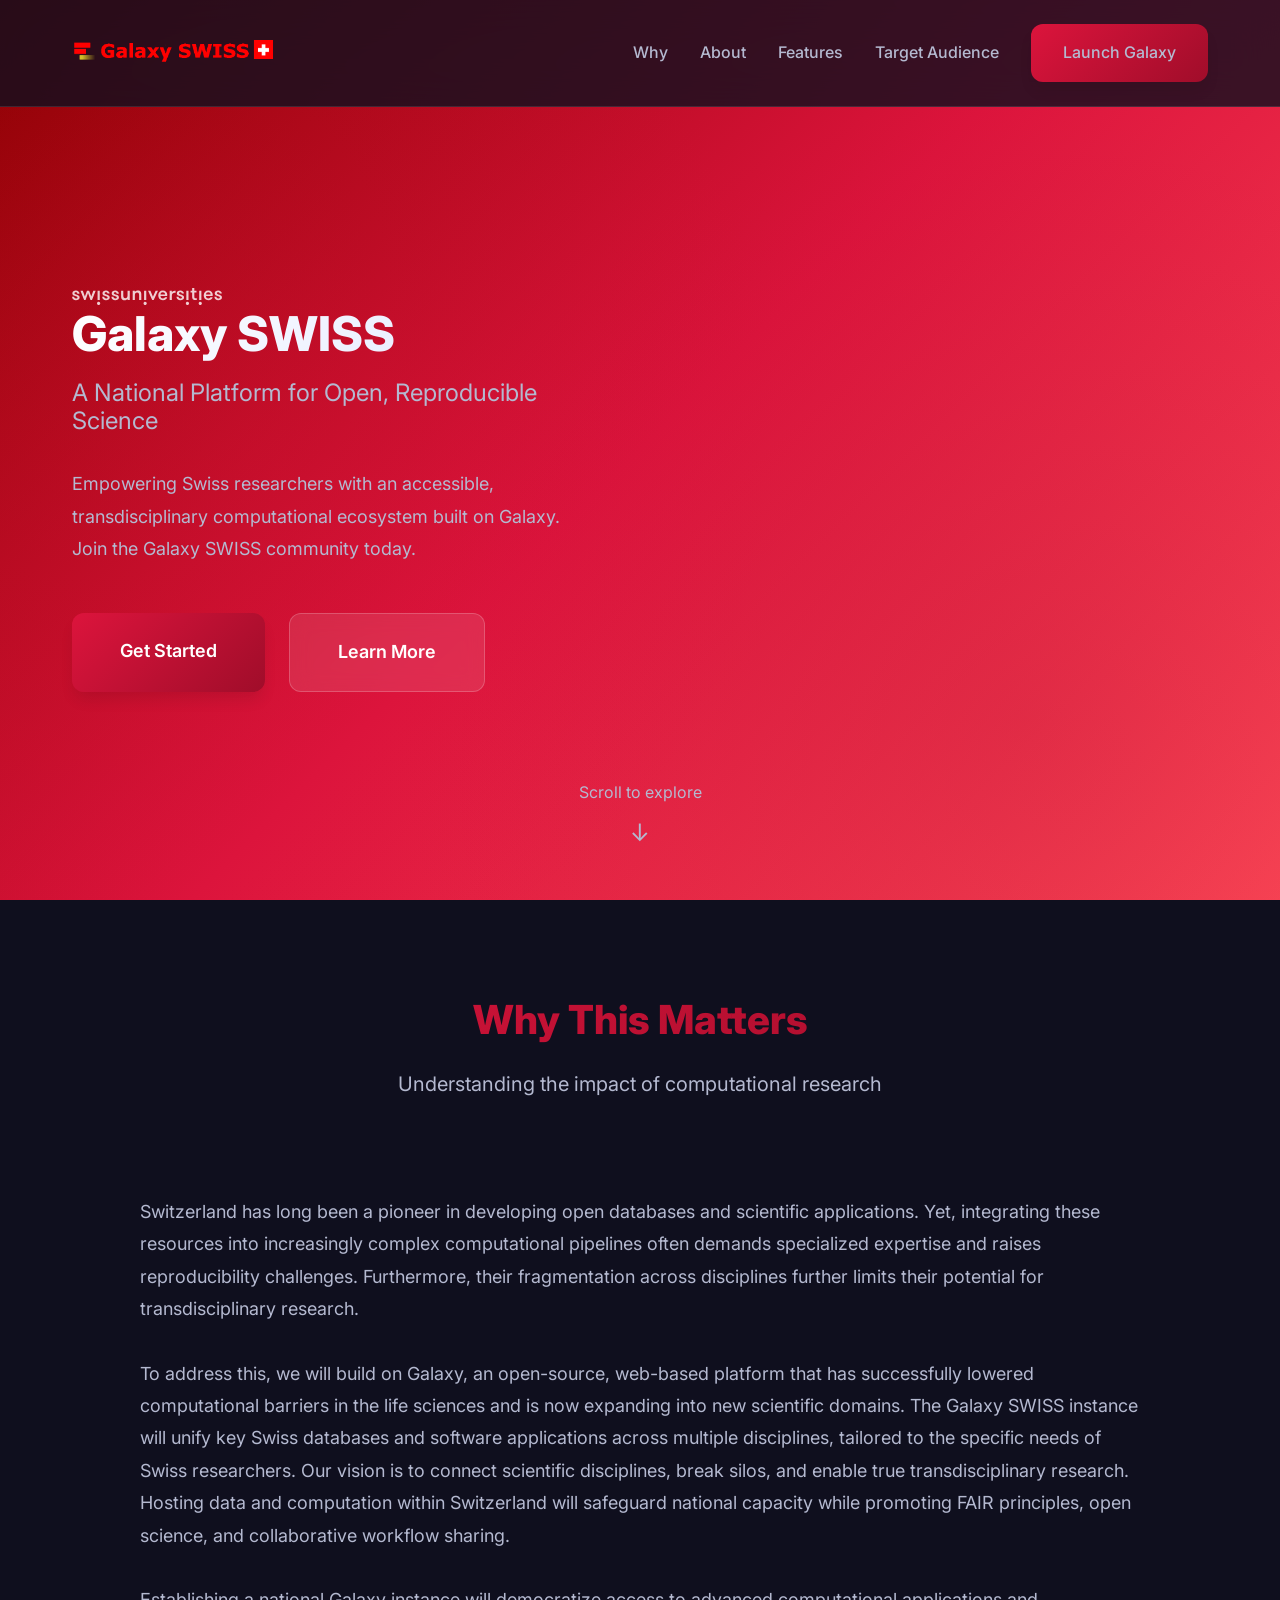
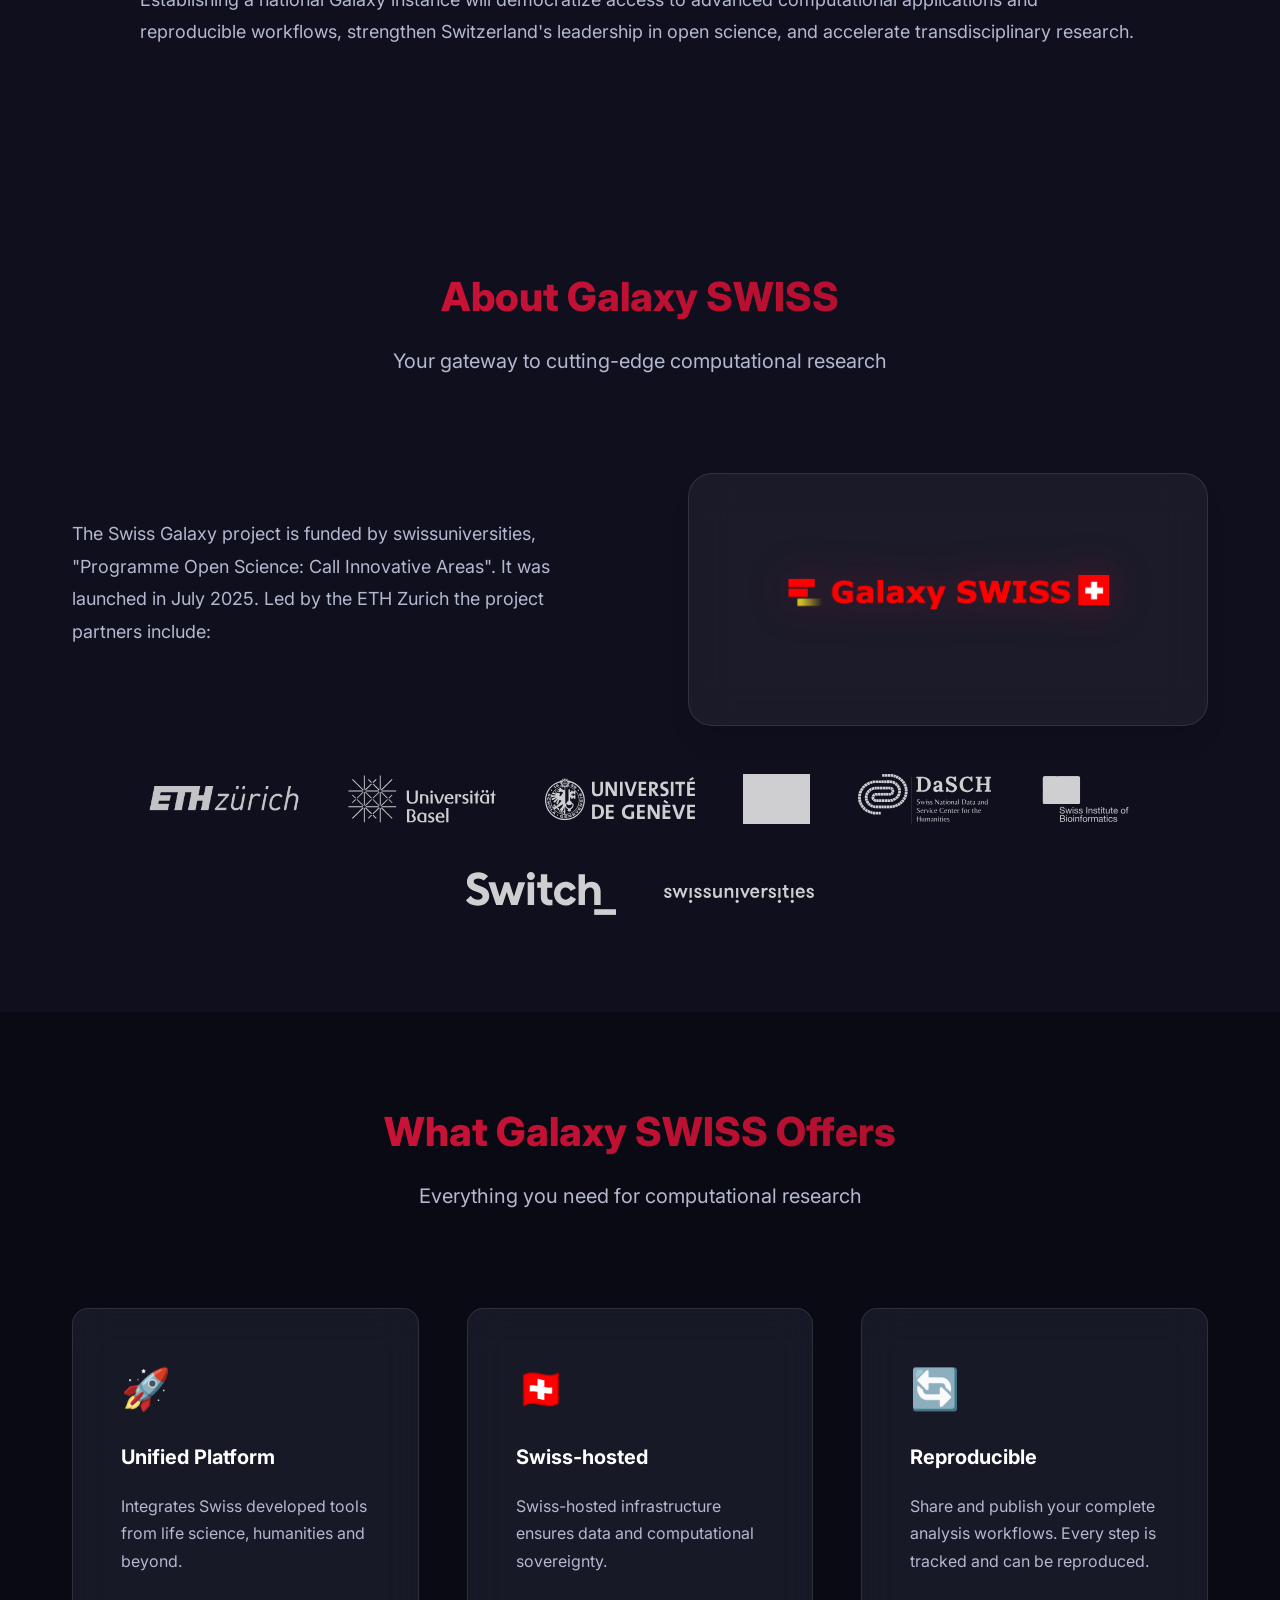
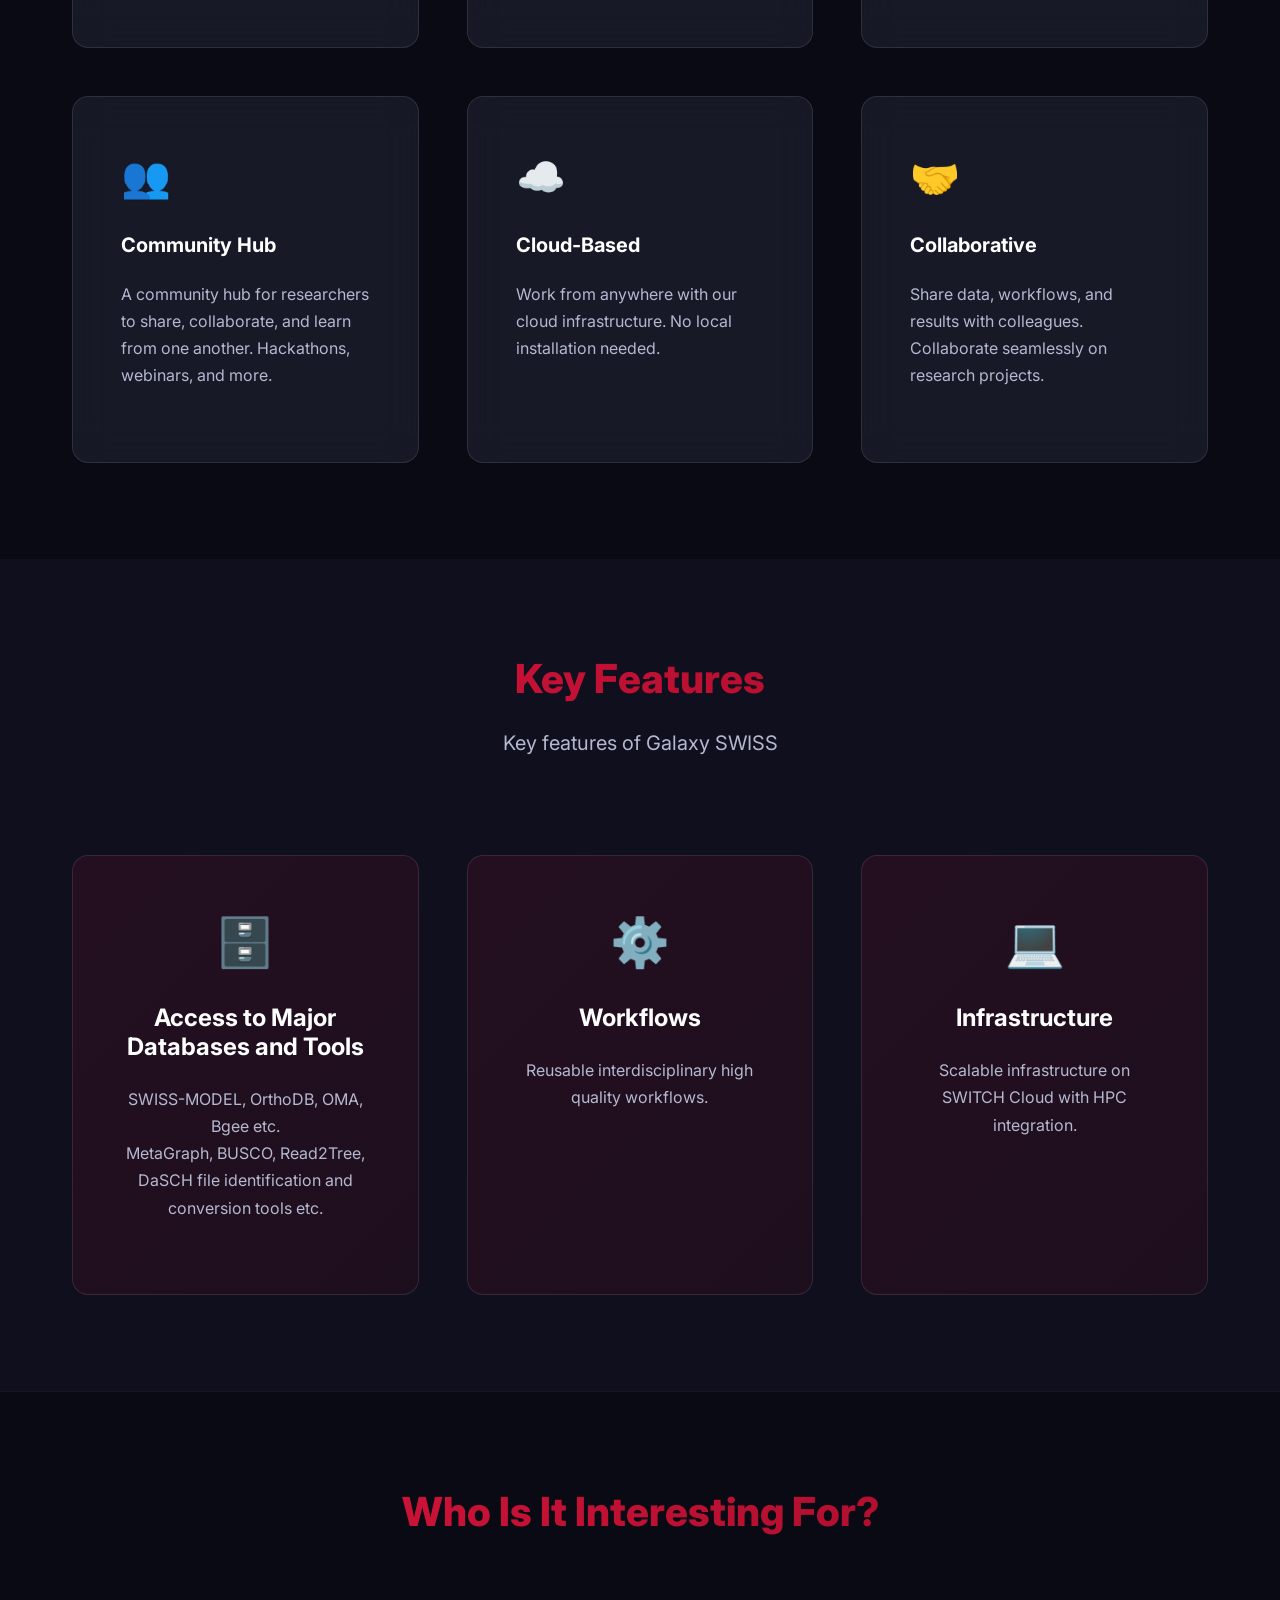
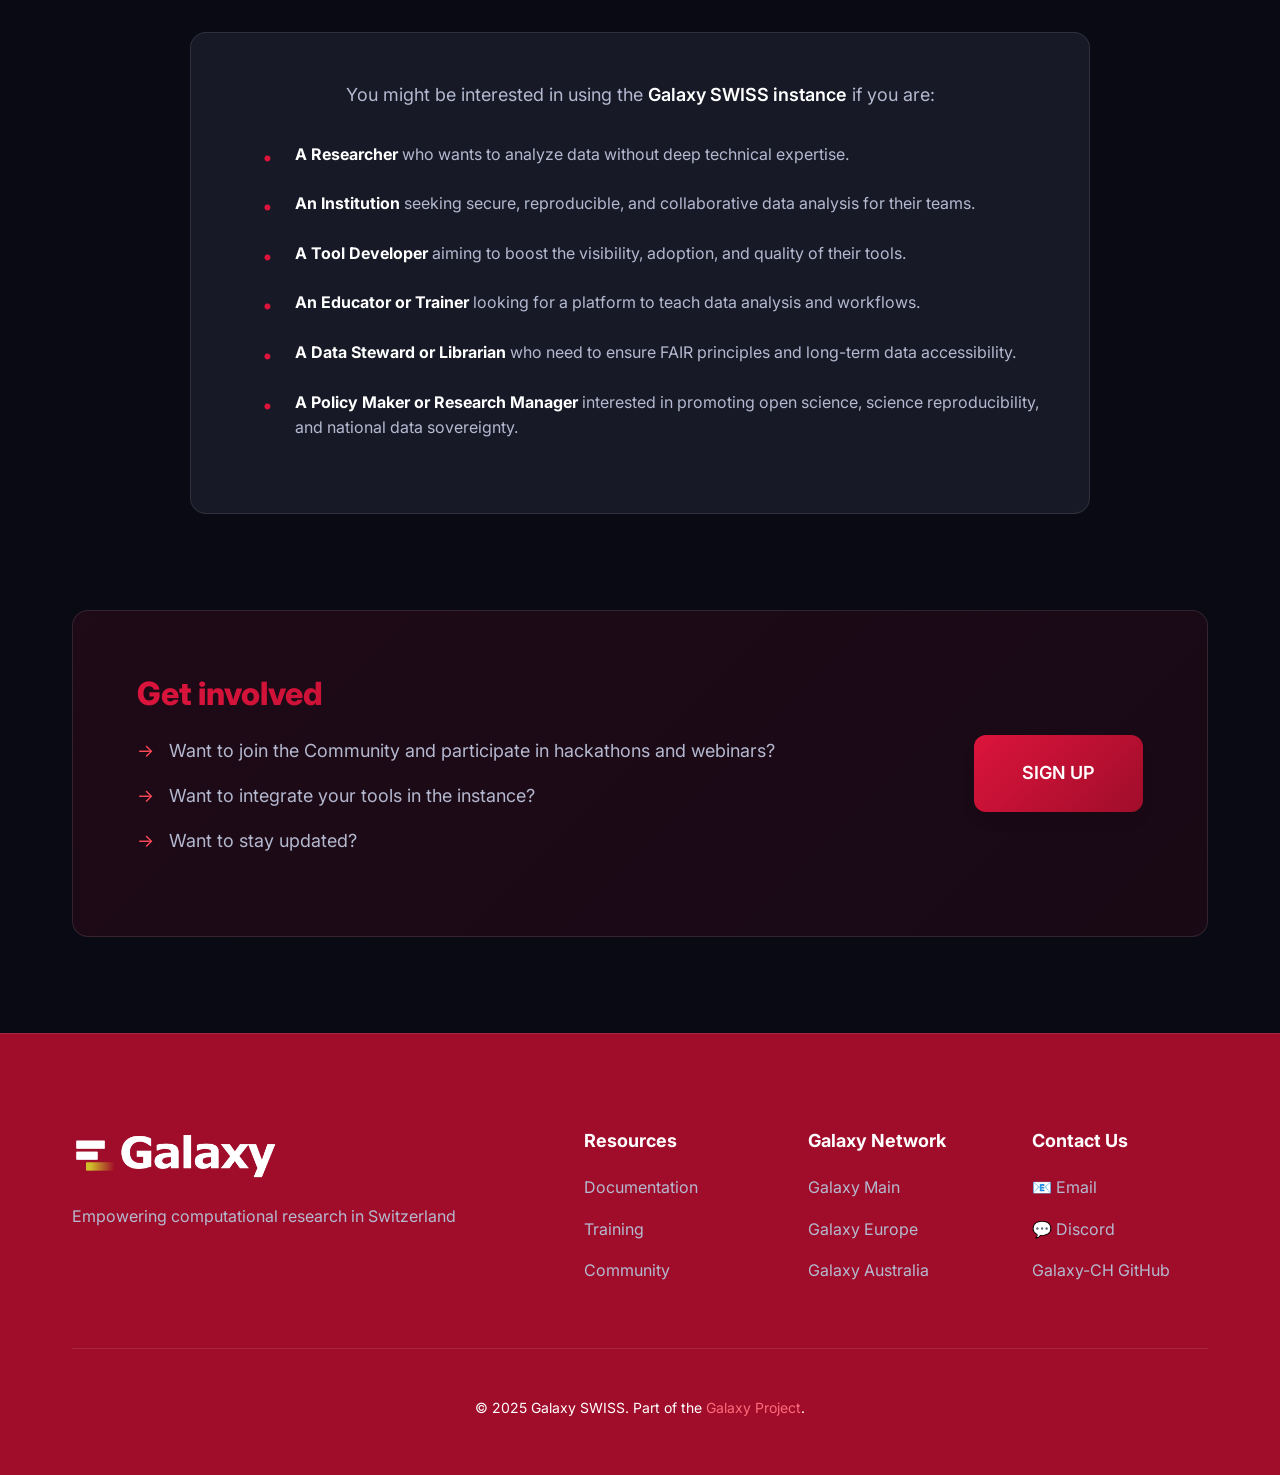
==== index.html @ 2b41f0f7 "- Add link to Sign up - Comment Hero cards" ====
<!DOCTYPE html>
<html lang="en">

<head>
    <meta charset="UTF-8">
    <meta name="viewport" content="width=device-width, initial-scale=1.0">
    <meta name="description"
        content="Galaxy SWISS - A powerful, web-based platform for accessible, reproducible, and transparent computational research in life sciences.">
    <meta name="keywords" content="Galaxy, bioinformatics, genomics, Switzerland, computational biology, data analysis">
    <meta name="author" content="Galaxy SWISS">
    <title>Galaxy SWISS | Computational Research Platform</title>

    <!-- Fonts -->
    <link rel="preconnect" href="https://fonts.googleapis.com">
    <link rel="preconnect" href="https://fonts.gstatic.com" crossorigin>
    <link href="https://fonts.googleapis.com/css2?family=Inter:wght@300;400;500;600;700;800&display=swap"
        rel="stylesheet">

    <!-- Styles -->
    <link rel="stylesheet" href="styles.css">
</head>

<body>
    <!-- Navigation -->
    <nav class="navbar" id="navbar">
        <div class="container nav-container">
            <div class="nav-brand">
                <img src="assets/images/galaxy-swiss-red.png" alt="Galaxy Logo" class="nav-logo">
                <!-- <img src="assets/images/galaxy-logo-white.png" alt="Galaxy Logo" class="nav-logo"> 
                
                <div class="nav-text">
                    <span class="nav-title">SWISS</span>
                    <span class="swiss-cross">+</span>
                </div>
                -->
            </div>
            <ul class="nav-links">
                <li><a href="#why-matters">Why</a></li>
                <li><a href="#about">About</a></li>
                <li><a href="#features">Features</a></li>
                <li><a href="#target-audience">Target Audience</a></li>
                <li><a href="https://usegalaxy.ch" class="btn-primary" id="launch-btn">Launch Galaxy</a></li>
            </ul>
        </div>
    </nav>

    <!-- Hero Section -->
    <section class="hero" id="hero">
        <div class="hero-background"></div>
        <div class="container hero-container">
            <div class="hero-content">
                <h1 class="hero-title">
                    <img src="assets/images/partners/swiss-uni.svg" alt="Swiss Universities" class="partner-logo">
                    <span class="hero-title-main">Galaxy SWISS</span>
                    <span class="hero-title-sub">A National Platform for Open, Reproducible Science</span>
                </h1>
                <p class="hero-description">
                    Empowering Swiss researchers with an accessible, transdisciplinary computational ecosystem built on
                    Galaxy.
                    Join the Galaxy SWISS community today.
                </p>
                <div class="hero-cta">
                    <a href="https://usegalaxy.ch" class="btn-large btn-primary" id="hero-cta-primary">
                        Get Started
                    </a>
                    <a href="#about" class="btn-large btn-secondary" id="hero-cta-secondary">
                        Learn More
                    </a>
                </div>
            </div>
            <!-- 
            <div class="hero-visual">
                <div class="floating-card card-1">
                    <div class="card-icon">🧬</div>
                    <div class="card-text">Genomics</div>
                </div>
                <div class="floating-card card-2">
                    <div class="card-icon">📊</div>
                    <div class="card-text">Data Analysis</div>
                </div>
                <div class="floating-card card-3">
                    <div class="card-icon">🔬</div>
                    <div class="card-text">Research</div>
                </div>
            </div> -->
        </div>
        <div class="scroll-indicator" id="scroll-indicator">
            <span>Scroll to explore</span>
            <div class="scroll-arrow">↓</div>
        </div>
    </section>

    <!-- Why This Matters Section -->
    <section class="about" id="why-matters">
        <div class="container">
            <div class="section-header">
                <h2 class="section-title">Why This Matters</h2>
                <p class="section-subtitle">
                    Understanding the impact of computational research
                </p>
            </div>
            <div class="about-content">
                <div class="about-text">
                    <p class="why-matters-paragraph">
                        Switzerland has long been a pioneer in developing open databases and scientific applications.
                        Yet, integrating these resources into increasingly complex computational pipelines often demands
                        specialized expertise and raises reproducibility challenges. Furthermore, their fragmentation
                        across disciplines further limits their potential for transdisciplinary research.
                    </p>
                    <p class="why-matters-paragraph">
                        To address this, we will build on Galaxy, an open-source, web-based platform that has
                        successfully lowered computational barriers in the life sciences and is now expanding into new
                        scientific domains. The Galaxy SWISS instance will unify key Swiss databases and software
                        applications across multiple disciplines, tailored to the specific needs of Swiss researchers.
                        Our vision is to connect scientific disciplines, break silos, and enable true transdisciplinary
                        research. Hosting data and computation within Switzerland will safeguard national capacity while
                        promoting FAIR principles, open science, and collaborative workflow sharing.
                    </p>
                    <p class="why-matters-paragraph">
                        Establishing a national Galaxy instance will democratize access to advanced computational
                        applications and reproducible workflows, strengthen Switzerland's leadership in open science,
                        and accelerate transdisciplinary research.
                    </p>
                </div>
            </div>
        </div>
    </section>

    <!-- About Section -->
    <section class="about" id="about">
        <div class="container">
            <div class="section-header">
                <h2 class="section-title">About Galaxy SWISS</h2>
                <p class="section-subtitle">
                    Your gateway to cutting-edge computational research
                </p>
            </div>
            <div class="about-content">
                <div class="about-text">
                    <!-- 
                    <p class="about-paragraph">
                        Galaxy SWISS is part of the global Galaxy Project, providing Swiss researchers
                        with a powerful, web-based platform for data-intensive biomedical research. Our platform
                        enables scientists to perform complex analyses without requiring programming expertise.
                    </p>
                    <p class="about-paragraph">
                        Built on open-source principles, Galaxy Switzerland offers a comprehensive suite of
                        tools for genomics, proteomics, metabolomics, and more. We're committed to making
                        computational research accessible, reproducible, and transparent.
                    </p>
                    -->
                    <p class="about-paragraph">
                        The Swiss Galaxy project is funded by swissuniversities, "Programme Open Science: Call
                        Innovative Areas". It was launched in July 2025. Led by the ETH Zurich the project partners
                        include:
                    </p>
                    <!-- 
                    <div class="about-stats">
                        <div class="stat-item">
                            <div class="stat-number">10,000+</div>
                            <div class="stat-label">Tools Available</div>
                        </div>
                        <div class="stat-item">
                            <div class="stat-number">100%</div>
                            <div class="stat-label">Open Source</div>
                        </div>
                        <div class="stat-item">
                            <div class="stat-number">24/7</div>
                            <div class="stat-label">Availability</div>
                        </div>
                    </div>
                   -->
                </div>
                <div class="about-image">
                    <div class="glass-card">
                        <img src="assets/images/galaxy-swiss-red.png" alt="Galaxy Project" class="about-logo">
                    </div>
                </div>
            </div>
            <div class="partners-grid">
                <img src="assets/images/partners/eth-zurich.png" alt="ETH Zurich" class="partner-logo">
                <img src="assets/images/partners/uni-basel.svg" alt="Universität Basel" class="partner-logo">
                <img src="assets/images/partners/uni-geneve.svg" alt="Université de Genève" class="partner-logo">
                <img src="assets/images/partners/unil.svg" alt="Unil" class="partner-logo">
                <img src="assets/images/partners/dasch.svg" alt="DaSCH" class="partner-logo">
                <img src="assets/images/partners/sib.svg" alt="SIB" class="partner-logo">
                <img src="assets/images/partners/switch.svg" alt="Switch" class="partner-logo">
                <img src="assets/images/partners/swiss-uni.svg" alt="Swiss Universities" class="partner-logo">
            </div>
        </div>
    </section>

    <!-- Features Section -->
    <section class="features" id="features">
        <div class="container">
            <div class="section-header">
                <h2 class="section-title">What Galaxy SWISS Offers</h2>
                <p class="section-subtitle">
                    Everything you need for computational research
                </p>
            </div>
            <div class="features-grid">
                <div class="feature-card" id="feature-1">
                    <div class="feature-icon">🚀</div>
                    <h3 class="feature-title">Unified Platform</h3>
                    <p class="feature-description">
                        Integrates Swiss developed tools from life science, humanities and beyond.
                    </p>
                </div>
                <div class="feature-card" id="feature-2">
                    <div class="feature-icon">🇨🇭</div>
                    <h3 class="feature-title">Swiss-hosted</h3>
                    <p class="feature-description">
                        Swiss-hosted infrastructure ensures data and computational sovereignty.
                    </p>
                </div>
                <div class="feature-card" id="feature-6">
                    <div class="feature-icon">🔄</div>
                    <h3 class="feature-title">Reproducible</h3>
                    <p class="feature-description">
                        Share and publish your complete analysis workflows. Every step is tracked
                        and can be reproduced.
                    </p>
                </div>
                <div class="feature-card" id="feature-3">
                    <div class="feature-icon">👥</div>
                    <h3 class="feature-title">Community Hub</h3>
                    <p class="feature-description">
                        A community hub for researchers to share, collaborate, and learn from one another. Hackathons,
                        webinars, and more.
                    </p>
                </div>
                <div class="feature-card" id="feature-4">
                    <div class="feature-icon">☁️</div>
                    <h3 class="feature-title">Cloud-Based</h3>
                    <p class="feature-description">
                        Work from anywhere with our cloud infrastructure. No local installation needed.
                    </p>
                </div>
                <div class="feature-card" id="feature-5">
                    <div class="feature-icon">🤝</div>
                    <h3 class="feature-title">Collaborative</h3>
                    <p class="feature-description">
                        Share data, workflows, and results with colleagues. Collaborate seamlessly
                        on research projects.
                    </p>
                </div>

            </div>
        </div>
    </section>

    <!-- Community Section -->
    <section class="community" id="community">
        <div class="container">
            <div class="section-header">
                <h2 class="section-title">Key Features</h2>
                <p class="section-subtitle">
                    Key features of Galaxy SWISS
                </p>
            </div>
            <div class="community-grid">
                <a href="" class="community-card" id="community-support">
                    <div class="community-icon">🗄️</div>
                    <h3 class="community-title">Access to Major Databases and Tools</h3>
                    <p class="community-description">
                        SWISS-MODEL, OrthoDB, OMA, Bgee etc.
                        <br>
                        MetaGraph, BUSCO, Read2Tree, DaSCH file identification and conversion tools etc.
                    </p>
                </a>
                <a href="" class="community-card" id="community-events">
                    <div class="community-icon">⚙️</div>
                    <h3 class="community-title">Workflows</h3>
                    <p class="community-description">
                        Reusable interdisciplinary high quality workflows.
                    </p>
                </a>
                <a href="https://switch.ch" class="community-card" id="community-events">
                    <div class="community-icon">💻</div>
                    <h3 class="community-title">Infrastructure</h3>
                    <p class="community-description">
                        Scalable infrastructure on SWITCH Cloud with HPC integration.
                    </p>
                </a>
            </div>
        </div>
    </section>

    <!-- Target Audience Section -->
    <section class="target-audience" id="target-audience">
        <div class="container">
            <div class="section-header">
                <h2 class="section-title">Who Is It Interesting For?</h2>
            </div>

            <div class="audience-content">
                <p class="audience-intro">
                    You might be interested in using the <span class="highlight-text">Galaxy SWISS instance</span> if
                    you are:
                </p>
                <ul class="audience-list">
                    <li><strong class="highlight-role">A Researcher</strong> who wants to analyze data without deep
                        technical expertise.</li>
                    <li><strong class="highlight-role">An Institution</strong> seeking secure, reproducible, and
                        collaborative data analysis for their teams.</li>
                    <li><strong class="highlight-role">A Tool Developer</strong> aiming to boost the visibility,
                        adoption, and quality of their tools.</li>
                    <li><strong class="highlight-role">An Educator or Trainer</strong> looking for a platform to teach
                        data analysis and workflows.</li>
                    <li><strong class="highlight-role">A Data Steward or Librarian</strong> who need to ensure FAIR
                        principles and long-term data accessibility.</li>
                    <li><strong class="highlight-role">A Policy Maker or Research Manager</strong> interested in
                        promoting open science, science reproducibility, and national data sovereignty.</li>
                </ul>
            </div>

            <div class="get-involved-container">
                <div class="get-involved-content">
                    <h2 class="section-title">Get involved</h2>
                    <ul class="get-involved-list">
                        <li>Want to join the Community and participate in hackathons and webinars?</li>
                        <li>Want to integrate your tools in the instance?</li>
                        <li>Want to stay updated?</li>
                    </ul>
                </div>
                <div class="get-involved-action">
                    <a href="https://sympa.ethz.ch/sympa/subscribe/galaxy-ch" class="btn-large btn-primary">SIGN UP</a>
                </div>
            </div>
        </div>
    </section>

    <!-- Footer -->
    <footer class="footer">
        <div class="container footer-container">
            <div class="footer-content">
                <div class="footer-brand">
                    <img src="assets/images/galaxy-logo-white.png" alt="Galaxy Logo" class="footer-logo">
                    <p class="footer-tagline">
                        Empowering computational research in Switzerland
                    </p>
                </div>
                <div class="footer-links">
                    <div class="footer-column">
                        <h4 class="footer-heading">Resources</h4>
                        <ul class="footer-list">
                            <li><a href="https://galaxyproject.org/support/">Documentation</a></li>
                            <li><a href="https://training.galaxyproject.org/">Training</a></li>
                            <li><a href="https://galaxyproject.org/community/">Community</a></li>
                        </ul>
                    </div>
                    <div class="footer-column">
                        <h4 class="footer-heading">Galaxy Network</h4>
                        <ul class="footer-list">
                            <li><a href="https://usegalaxy.org/">Galaxy Main</a></li>
                            <li><a href="https://usegalaxy.eu/">Galaxy Europe</a></li>
                            <li><a href="https://usegalaxy.org.au/">Galaxy Australia</a></li>
                        </ul>
                    </div>
                    <!--  <div class="footer-column">
                        <h4 class="footer-heading">About</h4>
                        <ul class="footer-list">
                            <li><a href="https://galaxyproject.org/">Galaxy Project</a></li>
                            <li><a href="https://galaxyproject.org/citing-galaxy/">Citations</a></li>
                            <li><a href="https://github.com/galaxyproject">GitHub</a></li>
                        </ul>
                    </div> -->
                    <div class="footer-column">
                        <h4 class="footer-heading">Contact Us</h4>
                        <ul class="footer-list">
                            <li><a href="mailto:support@usegalaxy.ch">📧 Email</a></li>
                            <li><a href="https://discord.gg/WPvWeAmQwM">💬 Discord</a></li>
                            <li><a href="https://github.com/orgs/GALAXY-CH/repositories"> Galaxy-CH GitHub</a></li>
                        </ul>
                    </div>
                </div>
            </div>
            <div class="footer-bottom">
                <p class="footer-copyright">
                    © 2025 Galaxy SWISS. Part of the <a href="https://galaxyproject.org/">Galaxy Project</a>.
                </p>
            </div>
        </div>
    </footer>

    <!-- Scripts -->
    <script src="script.js"></script>
</body>

</html>
---- styles.css ----
/* ========================================
   Galaxy Switzerland - CSS Design System
   ======================================== */

/* ========================================
   CSS Custom Properties (Design Tokens)
   ======================================== */
:root {
    /* Colors - Swiss Flag Theme */
    --color-primary: #DC143C;
    --color-primary-light: #FF4757;
    --color-primary-dark: #A00D2A;

    /* Accent Colors */
    --color-accent-red: #DC143C;
    --color-accent-light-red: #FF6B7A;
    --color-accent-white: #FFFFFF;
    --color-accent-silver: #E8E8E8;

    /* Gradients */
    --gradient-primary: linear-gradient(135deg, #DC143C 0%, #A00D2A 100%);
    --gradient-hero: linear-gradient(135deg, #8B0000 0%, #DC143C 50%, #FF4757 100%);
    --gradient-card: linear-gradient(135deg, rgba(220, 20, 60, 0.1) 0%, rgba(160, 13, 42, 0.1) 100%);

    /* Neutral Colors */
    --color-bg-dark: #0f0f1e;
    --color-bg-darker: #0a0a14;
    --color-bg-card: rgba(44, 49, 67, 0.4);
    --color-text-primary: #ffffff;
    --color-text-secondary: #b4b9d0;
    --color-text-muted: #7a7f9a;

    /* Spacing */
    --spacing-xs: 0.5rem;
    --spacing-sm: 1rem;
    --spacing-md: 1.5rem;
    --spacing-lg: 2rem;
    --spacing-xl: 3rem;
    --spacing-2xl: 4rem;
    --spacing-3xl: 6rem;

    /* Typography */
    --font-family: 'Inter', -apple-system, BlinkMacSystemFont, 'Segoe UI', sans-serif;
    --font-size-xs: 0.75rem;
    --font-size-sm: 0.875rem;
    --font-size-base: 1rem;
    --font-size-lg: 1.125rem;
    --font-size-xl: 1.25rem;
    --font-size-2xl: 1.5rem;
    --font-size-3xl: 2rem;
    --font-size-4xl: 2.5rem;
    --font-size-5xl: 3rem;

    /* Border Radius */
    --radius-sm: 0.375rem;
    --radius-md: 0.5rem;
    --radius-lg: 0.75rem;
    --radius-xl: 1rem;
    --radius-2xl: 1.5rem;

    /* Shadows */
    --shadow-sm: 0 1px 2px 0 rgba(0, 0, 0, 0.05);
    --shadow-md: 0 4px 6px -1px rgba(0, 0, 0, 0.1);
    --shadow-lg: 0 10px 15px -3px rgba(0, 0, 0, 0.1);
    --shadow-xl: 0 20px 25px -5px rgba(0, 0, 0, 0.1);
    --shadow-glow: 0 0 20px rgba(220, 20, 60, 0.3);

    /* Transitions */
    --transition-fast: 150ms ease-in-out;
    --transition-base: 300ms ease-in-out;
    --transition-slow: 500ms ease-in-out;
}

/* ========================================
   Reset & Base Styles
   ======================================== */
* {
    margin: 0;
    padding: 0;
    box-sizing: border-box;
}

html {
    scroll-behavior: smooth;
    font-size: 16px;
}

body {
    font-family: var(--font-family);
    background-color: var(--color-bg-darker);
    color: var(--color-text-primary);
    line-height: 1.6;
    overflow-x: hidden;
    -webkit-font-smoothing: antialiased;
    -moz-osx-font-smoothing: grayscale;
}

/* ========================================
   Typography
   ======================================== */
h1,
h2,
h3,
h4,
h5,
h6 {
    font-weight: 700;
    line-height: 1.2;
    margin-bottom: var(--spacing-md);
}

h1 {
    font-size: var(--font-size-5xl);
}

h2 {
    font-size: var(--font-size-4xl);
}

h3 {
    font-size: var(--font-size-3xl);
}

h4 {
    font-size: var(--font-size-2xl);
}

h5 {
    font-size: var(--font-size-xl);
}

h6 {
    font-size: var(--font-size-lg);
}

p {
    margin-bottom: var(--spacing-md);
}

a {
    color: var(--color-accent-light-red);
    text-decoration: none;
    transition: color var(--transition-fast);
}

a:hover {
    color: var(--color-primary);
}

/* ========================================
   Container & Layout
   ======================================== */
.container {
    max-width: 1200px;
    margin: 0 auto;
    padding: 0 var(--spacing-lg);
}

/* ========================================
   Buttons
   ======================================== */
.btn-primary,
.btn-secondary,
.btn-large {
    display: inline-block;
    padding: var(--spacing-sm) var(--spacing-lg);
    border-radius: var(--radius-lg);
    font-weight: 600;
    text-align: center;
    cursor: pointer;
    transition: all var(--transition-base);
    border: none;
    font-size: var(--font-size-base);
}

.btn-primary {
    background: var(--gradient-primary);
    color: white;
    box-shadow: var(--shadow-lg);
}

.btn-primary:hover {
    transform: translateY(-2px);
    box-shadow: var(--shadow-xl), var(--shadow-glow);
    color: white;
}

.btn-secondary {
    background: rgba(255, 255, 255, 0.1);
    color: white;
    backdrop-filter: blur(10px);
    border: 1px solid rgba(255, 255, 255, 0.2);
}

.btn-secondary:hover {
    background: rgba(255, 255, 255, 0.15);
    border-color: rgba(255, 255, 255, 0.3);
    transform: translateY(-2px);
    color: white;
}

.btn-large {
    padding: var(--spacing-md) var(--spacing-xl);
    font-size: var(--font-size-lg);
}

/* ========================================
   Navigation
   ======================================== */
.navbar {
    position: fixed;
    top: 0;
    left: 0;
    right: 0;
    z-index: 1000;
    background: rgba(15, 15, 30, 0.8);
    backdrop-filter: blur(20px);
    border-bottom: 1px solid rgba(255, 255, 255, 0.1);
    transition: all var(--transition-base);
}

.nav-container {
    display: flex;
    justify-content: space-between;
    align-items: center;
    padding: var(--spacing-md) var(--spacing-lg);
}

.nav-brand {
    display: flex;
    align-items: center;
    gap: 12px;
}

.nav-logo {
    height: 32px;
    width: auto;
}

.nav-text {
    display: flex;
    align-items: center;
    gap: 6px;
}

.nav-title {
    font-weight: 600;
    font-size: 18px;
    color: white;
}

.swiss-cross {
    display: inline-flex;
    align-items: center;
    justify-content: center;
    width: 25px;
    height: 25px;
    background-color: rgba(255, 0, 0, 0.8);
    color: white;
    font-weight: 700;
    font-size: 25px;
    border-radius: 4px;
}

.nav-links {
    display: flex;
    list-style: none;
    gap: var(--spacing-lg);
    align-items: center;
}

.nav-links a {
    color: var(--color-text-secondary);
    font-weight: 500;
    transition: color var(--transition-fast);
}

.nav-links a:hover {
    color: var(--color-text-primary);
}

/* ========================================
   Hero Section
   ======================================== */
.hero {
    position: relative;
    min-height: 100vh;
    display: flex;
    align-items: center;
    justify-content: center;
    overflow: hidden;
    padding-top: 80px;
}

.hero-background {
    position: absolute;
    top: 0;
    left: 0;
    right: 0;
    bottom: 0;
    background: var(--gradient-hero);
    z-index: -1;
}

.hero-background::before {
    content: '';
    position: absolute;
    top: 0;
    left: 0;
    right: 0;
    bottom: 0;
    background-image:
        radial-gradient(circle at 20% 50%, rgba(220, 20, 60, 0.2) 0%, transparent 50%),
        radial-gradient(circle at 80% 80%, rgba(160, 13, 42, 0.2) 0%, transparent 50%);
    animation: pulse 8s ease-in-out infinite;
}

@keyframes pulse {

    0%,
    100% {
        opacity: 1;
    }

    50% {
        opacity: 0.5;
    }
}

.hero-container {
    display: grid;
    grid-template-columns: 1fr 1fr;
    gap: var(--spacing-3xl);
    align-items: center;
    padding: var(--spacing-3xl) var(--spacing-lg);
}

.hero-content {
    z-index: 1;
}

.hero-title {
    display: flex;
    flex-direction: column;
    margin-bottom: var(--spacing-lg);
}

.hero-title-main {
    font-size: var(--font-size-5xl);
    font-weight: 800;
    background: linear-gradient(135deg, #ffffff 0%, #e0e7ff 100%);
    -webkit-background-clip: text;
    -webkit-text-fill-color: transparent;
    background-clip: text;
    margin-bottom: var(--spacing-sm);
    animation: fadeInUp 0.8s ease-out;
}

.hero-title-sub {
    font-size: var(--font-size-2xl);
    font-weight: 400;
    color: var(--color-text-secondary);
    animation: fadeInUp 0.8s ease-out 0.2s backwards;
}

@keyframes fadeInUp {
    from {
        opacity: 0;
        transform: translateY(30px);
    }

    to {
        opacity: 1;
        transform: translateY(0);
    }
}

.hero-description {
    font-size: var(--font-size-lg);
    color: var(--color-text-secondary);
    line-height: 1.8;
    margin-bottom: var(--spacing-xl);
    animation: fadeInUp 0.8s ease-out 0.4s backwards;
}

.hero-cta {
    display: flex;
    gap: var(--spacing-md);
    animation: fadeInUp 0.8s ease-out 0.6s backwards;
}

.hero-visual {
    position: relative;
    height: 400px;
    animation: fadeIn 1s ease-out 0.8s backwards;
}

@keyframes fadeIn {
    from {
        opacity: 0;
    }

    to {
        opacity: 1;
    }
}

.floating-card {
    position: absolute;
    background: rgba(255, 255, 255, 0.1);
    backdrop-filter: blur(20px);
    border: 1px solid rgba(255, 255, 255, 0.2);
    border-radius: var(--radius-xl);
    padding: var(--spacing-lg);
    box-shadow: var(--shadow-xl);
    animation: float 6s ease-in-out infinite;
}

.card-1 {
    top: 10%;
    left: 10%;
    animation-delay: 0s;
}

.card-2 {
    top: 40%;
    right: 10%;
    animation-delay: 2s;
}

.card-3 {
    bottom: 10%;
    left: 30%;
    animation-delay: 4s;
}

@keyframes float {

    0%,
    100% {
        transform: translateY(0px);
    }

    50% {
        transform: translateY(-20px);
    }
}

.card-icon {
    font-size: var(--font-size-4xl);
    margin-bottom: var(--spacing-sm);
}

.card-text {
    font-weight: 600;
    color: var(--color-text-primary);
}

.scroll-indicator {
    position: absolute;
    bottom: var(--spacing-xl);
    left: 50%;
    transform: translateX(-50%);
    text-align: center;
    color: var(--color-text-secondary);
    animation: bounce 2s infinite;
}

@keyframes bounce {

    0%,
    20%,
    50%,
    80%,
    100% {
        transform: translateX(-50%) translateY(0);
    }

    40% {
        transform: translateX(-50%) translateY(-10px);
    }

    60% {
        transform: translateX(-50%) translateY(-5px);
    }
}

.scroll-arrow {
    font-size: var(--font-size-2xl);
    margin-top: var(--spacing-xs);
}

/* ========================================
   About Section
   ======================================== */
.about {
    padding: var(--spacing-3xl) 0;
    background: var(--color-bg-dark);
}

.section-header {
    text-align: center;
    margin-bottom: var(--spacing-3xl);
}

.section-title {
    font-size: var(--font-size-4xl);
    font-weight: 800;
    background: var(--gradient-primary);
    -webkit-background-clip: text;
    -webkit-text-fill-color: transparent;
    background-clip: text;
    margin-bottom: var(--spacing-md);
}

.section-subtitle {
    font-size: var(--font-size-xl);
    color: var(--color-text-secondary);
}

.about-content {
    display: grid;
    grid-template-columns: 1fr 1fr;
    gap: var(--spacing-3xl);
    align-items: center;
}

.about-paragraph {
    font-size: var(--font-size-lg);
    color: var(--color-text-secondary);
    line-height: 1.8;
    margin-bottom: var(--spacing-lg);
}

.why-matters-paragraph {
    font-size: var(--font-size-lg);
    color: var(--color-text-secondary);
    line-height: 1.8;
    margin-bottom: var(--spacing-lg);
}

#why-matters .about-content {
    grid-template-columns: 1fr;
    max-width: 1000px;
    margin: 0 auto;
}

.about-stats {
    display: grid;
    grid-template-columns: repeat(3, 1fr);
    gap: var(--spacing-lg);
    margin-top: var(--spacing-xl);
}

.stat-item {
    text-align: center;
    padding: var(--spacing-lg);
    background: var(--gradient-card);
    border-radius: var(--radius-lg);
    border: 1px solid rgba(255, 255, 255, 0.1);
    transition: transform var(--transition-base);
}

.stat-item:hover {
    transform: translateY(-5px);
}

.stat-number {
    font-size: var(--font-size-4xl);
    font-weight: 800;
    background: var(--gradient-primary);
    -webkit-background-clip: text;
    -webkit-text-fill-color: transparent;
    background-clip: text;
    margin-bottom: var(--spacing-xs);
}

.stat-label {
    font-size: var(--font-size-sm);
    color: var(--color-text-secondary);
    text-transform: uppercase;
    letter-spacing: 1px;
}

.about-image {
    display: flex;
    justify-content: center;
    align-items: center;
}

.glass-card {
    background: rgba(255, 255, 255, 0.05);
    backdrop-filter: blur(20px);
    border: 1px solid rgba(255, 255, 255, 0.1);
    border-radius: var(--radius-2xl);
    padding: var(--spacing-3xl);
    box-shadow: var(--shadow-xl);
}

.about-logo {
    max-width: 100%;
    height: auto;
    filter: drop-shadow(0 0 20px rgba(220, 20, 60, 0.3));
}

.partners-grid {
    display: flex;
    flex-wrap: wrap;
    gap: var(--spacing-xl);
    justify-content: center;
    align-items: center;
    margin-top: var(--spacing-xl);
    grid-column: 1 / -1;
    /* Span full width if inside grid */
}

.partner-logo {
    max-height: 50px;
    max-width: 150px;
    width: auto;
    transition: all var(--transition-base);
    opacity: 0.8;
    /* Invert for dark mode if logos are black */
    filter: brightness(0) invert(1);
}

.partner-logo:hover {
    opacity: 1;
    transform: scale(1.05);
    filter: none;
}

/* ========================================
   Features Section
   ======================================== */
.features {
    padding: var(--spacing-3xl) 0;
    background: var(--color-bg-darker);
}

.features-grid {
    display: grid;
    grid-template-columns: repeat(3, 1fr);
    gap: var(--spacing-xl);
}

.feature-card {
    background: var(--color-bg-card);
    backdrop-filter: blur(20px);
    border: 1px solid rgba(255, 255, 255, 0.1);
    border-radius: var(--radius-xl);
    padding: var(--spacing-xl);
    transition: all var(--transition-base);
    cursor: pointer;
}

.feature-card:hover {
    transform: translateY(-10px);
    border-color: rgba(220, 20, 60, 0.5);
    box-shadow: var(--shadow-xl), 0 0 30px rgba(220, 20, 60, 0.2);
}

.feature-icon {
    font-size: var(--font-size-4xl);
    margin-bottom: var(--spacing-md);
    display: inline-block;
    transition: transform var(--transition-base);
}

.feature-card:hover .feature-icon {
    transform: scale(1.1) rotate(5deg);
}

.feature-title {
    font-size: var(--font-size-xl);
    font-weight: 700;
    margin-bottom: var(--spacing-md);
    color: var(--color-text-primary);
}

.feature-description {
    font-size: var(--font-size-base);
    color: var(--color-text-secondary);
    line-height: 1.7;
}

/* ========================================
   Community Section
   ======================================== */
.community {
    padding: var(--spacing-3xl) 0;
    background: var(--color-bg-dark);
}

.community-grid {
    display: grid;
    grid-template-columns: repeat(3, 1fr);
    gap: var(--spacing-xl);
}

.community-card {
    background: var(--gradient-card);
    border: 1px solid rgba(255, 255, 255, 0.1);
    border-radius: var(--radius-xl);
    padding: var(--spacing-xl);
    text-align: center;
    transition: all var(--transition-base);
    display: block;
    color: inherit;
}

.community-card:hover {
    transform: translateY(-10px);
    border-color: rgba(220, 20, 60, 0.5);
    box-shadow: var(--shadow-xl), 0 0 30px rgba(220, 20, 60, 0.2);
    color: inherit;
}

.community-icon {
    font-size: var(--font-size-5xl);
    margin-bottom: var(--spacing-md);
    display: inline-block;
    transition: transform var(--transition-base);
}

.community-card:hover .community-icon {
    transform: scale(1.2);
}

.community-title {
    font-size: var(--font-size-2xl);
    font-weight: 700;
    margin-bottom: var(--spacing-md);
    color: var(--color-text-primary);
}

.community-description {
    font-size: var(--font-size-base);
    color: var(--color-text-secondary);
    line-height: 1.7;
}

/* ========================================
   Target Audience Section
   ======================================== */
.target-audience {
    padding: var(--spacing-3xl) 0;
    background: var(--color-bg-darker);
    border-top: 1px solid rgba(255, 255, 255, 0.05);
}

.audience-content {
    max-width: 900px;
    margin: 0 auto var(--spacing-3xl);
    background: var(--color-bg-card);
    padding: var(--spacing-xl);
    border-radius: var(--radius-xl);
    border: 1px solid rgba(255, 255, 255, 0.1);
}

.audience-intro {
    font-size: var(--font-size-lg);
    color: var(--color-text-secondary);
    margin-bottom: var(--spacing-lg);
    text-align: center;
}

.highlight-text {
    color: var(--color-text-primary);
    font-weight: 600;
}

.audience-list {
    list-style: none;
    padding-left: var(--spacing-md);
}

.audience-list li {
    position: relative;
    padding-left: var(--spacing-lg);
    margin-bottom: var(--spacing-md);
    color: var(--color-text-secondary);
    font-size: var(--font-size-base);
    line-height: 1.6;
}

.audience-list li::before {
    content: "•";
    position: absolute;
    left: 0;
    color: var(--color-primary);
    font-weight: bold;
    font-size: 1.2em;
}

.highlight-role {
    color: var(--color-text-primary);
    font-weight: 700;
}

/* Get Involved Subsection */
.get-involved-container {
    display: flex;
    justify-content: space-between;
    align-items: center;
    background: var(--gradient-card);
    padding: var(--spacing-2xl);
    border-radius: var(--radius-xl);
    border: 1px solid rgba(255, 255, 255, 0.1);
    margin-top: var(--spacing-3xl);
    flex-wrap: wrap;
    gap: var(--spacing-xl);
}

.get-involved-content {
    flex: 1;
    min-width: 300px;
}

.get-involved-content .section-title {
    text-align: left;
    margin-bottom: var(--spacing-md);
    font-size: var(--font-size-3xl);
}

.get-involved-list {
    list-style: none;
}

.get-involved-list li {
    position: relative;
    padding-left: var(--spacing-lg);
    margin-bottom: var(--spacing-sm);
    color: var(--color-text-secondary);
    font-size: var(--font-size-lg);
}

.get-involved-list li::before {
    content: "→";
    position: absolute;
    left: 0;
    color: var(--color-primary-light);
}

.get-involved-action {
    flex-shrink: 0;
}

@media (max-width: 768px) {
    .get-involved-container {
        flex-direction: column;
        text-align: center;
    }

    .get-involved-content .section-title {
        text-align: center;
    }

    .get-involved-list {
        text-align: left;
        display: inline-block;
    }
}

/* ========================================
   Footer
   ======================================== */
.footer {
    background: var(--color-primary-dark);
    padding: var(--spacing-3xl) 0 var(--spacing-lg);
    border-top: 1px solid rgba(255, 255, 255, 0.1);
}

.footer-container {
    max-width: 1200px;
    margin: 0 auto;
}

.footer-content {
    display: grid;
    grid-template-columns: 2fr 3fr;
    gap: var(--spacing-3xl);
    margin-bottom: var(--spacing-xl);
}

.footer-brand {
    display: flex;
    flex-direction: column;
    gap: var(--spacing-md);
    align-items: flex-start;
}

.footer-logo {
    height: 50px;
    width: auto;
    object-fit: contain;
}

.footer-tagline {
    color: var(--color-text-secondary);
    font-size: var(--font-size-base);
}

.footer-links {
    display: grid;
    grid-template-columns: repeat(3, 1fr);
    gap: var(--spacing-xl);
}

.footer-heading {
    font-size: var(--font-size-lg);
    font-weight: 700;
    margin-bottom: var(--spacing-md);
    color: var(--color-text-primary);
}

.footer-list {
    list-style: none;
}

.footer-list li {
    margin-bottom: var(--spacing-sm);
}

.footer-list a {
    color: var(--color-text-secondary);
    transition: color var(--transition-fast);
}

.footer-list a:hover {
    color: var(--color-accent-light-red);
}

.footer-bottom {
    padding-top: var(--spacing-xl);
    border-top: 1px solid rgba(255, 255, 255, 0.1);
    text-align: center;
}

.footer-copyright {
    color: var(--color-text-white);
    font-size: var(--font-size-sm);
}

.footer-copyright a {
    color: var(--color-accent-light-red);
}

/* ========================================
   Why This Matters Section
 
.why-matters {
    padding: 80px 0;
    background: linear-gradient(135deg, #f5f7fa 0%, #e9ecef 100%);
}

.why-matters-content {
    margin-top: 60px;
}

.why-matters-text {
    max-width: 900px;
    margin: 0 auto;
}

.why-matters-paragraph {
    font-size: 16px;
    line-height: 1.8;
    color: #555;
    margin-bottom: 25px;
}

.why-matters-paragraph:last-child {
    margin-bottom: 0;
}

@media (max-width: 768px) {
    .why-matters {
        padding: 60px 0;
    }

    .why-matters-paragraph {
        font-size: 15px;
        margin-bottom: 20px;
    }
}

/* ========================================
   Responsive Design
   ======================================== */
@media (max-width: 1024px) {
    .hero-container {
        grid-template-columns: 1fr;
        gap: var(--spacing-xl);
    }

    .hero-visual {
        display: none;
    }

    .about-content {
        grid-template-columns: 1fr;
    }

    .features-grid {
        grid-template-columns: repeat(2, 1fr);
    }

    .community-grid {
        grid-template-columns: 1fr;
    }

    .footer-content {
        grid-template-columns: 1fr;
    }
}

@media (max-width: 768px) {
    :root {
        --font-size-5xl: 2.5rem;
        --font-size-4xl: 2rem;
        --font-size-3xl: 1.75rem;
    }

    .nav-links {
        display: none;
    }

    .hero-cta {
        flex-direction: column;
    }

    .features-grid {
        grid-template-columns: 1fr;
    }

    .about-stats {
        grid-template-columns: 1fr;
    }

    .footer-links {
        grid-template-columns: 1fr;
    }
}

/* ========================================
   Utility Classes
   ======================================== */
.fade-in {
    animation: fadeIn 0.6s ease-out;
}

.slide-in-left {
    animation: slideInLeft 0.6s ease-out;
}

@keyframes slideInLeft {
    from {
        opacity: 0;
        transform: translateX(-50px);
    }

    to {
        opacity: 1;
        transform: translateX(0);
    }
}

.slide-in-right {
    animation: slideInRight 0.6s ease-out;
}

@keyframes slideInRight {
    from {
        opacity: 0;
        transform: translateX(50px);
    }

    to {
        opacity: 1;
        transform: translateX(0);
    }
}
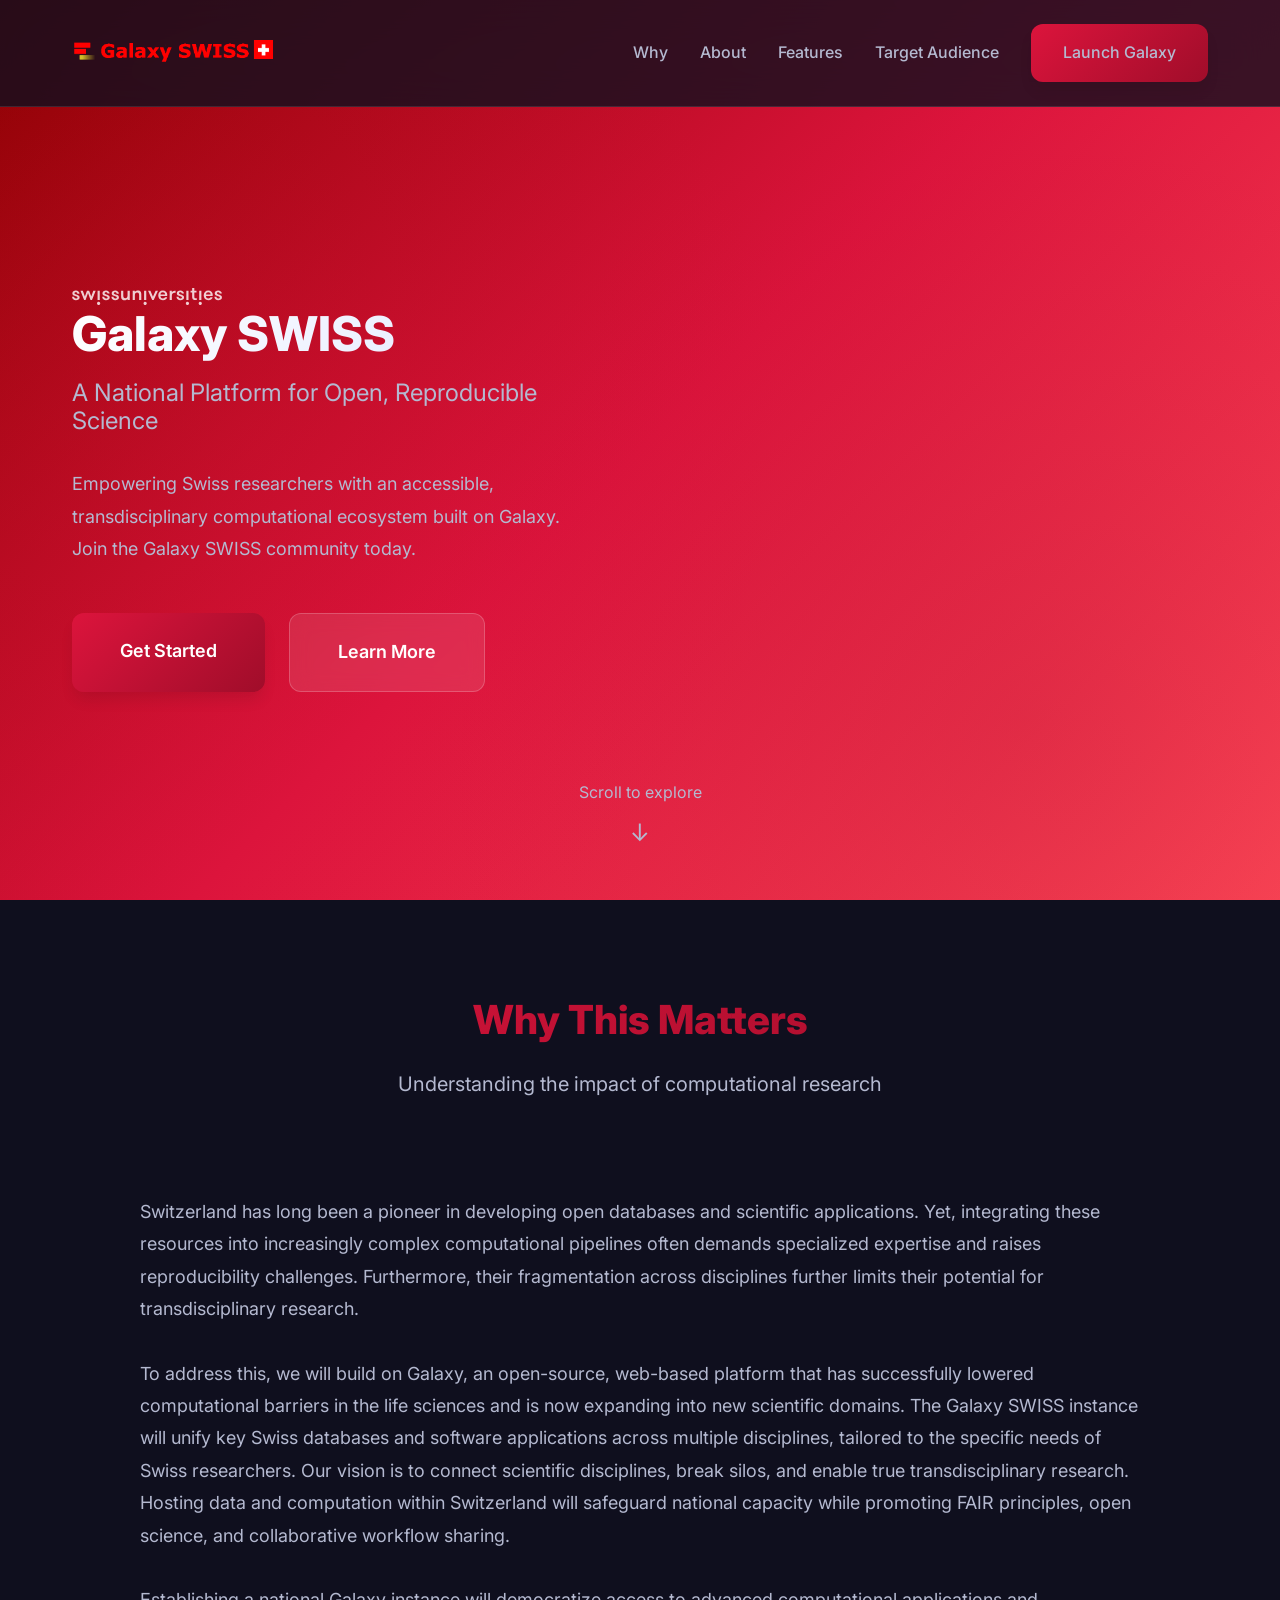
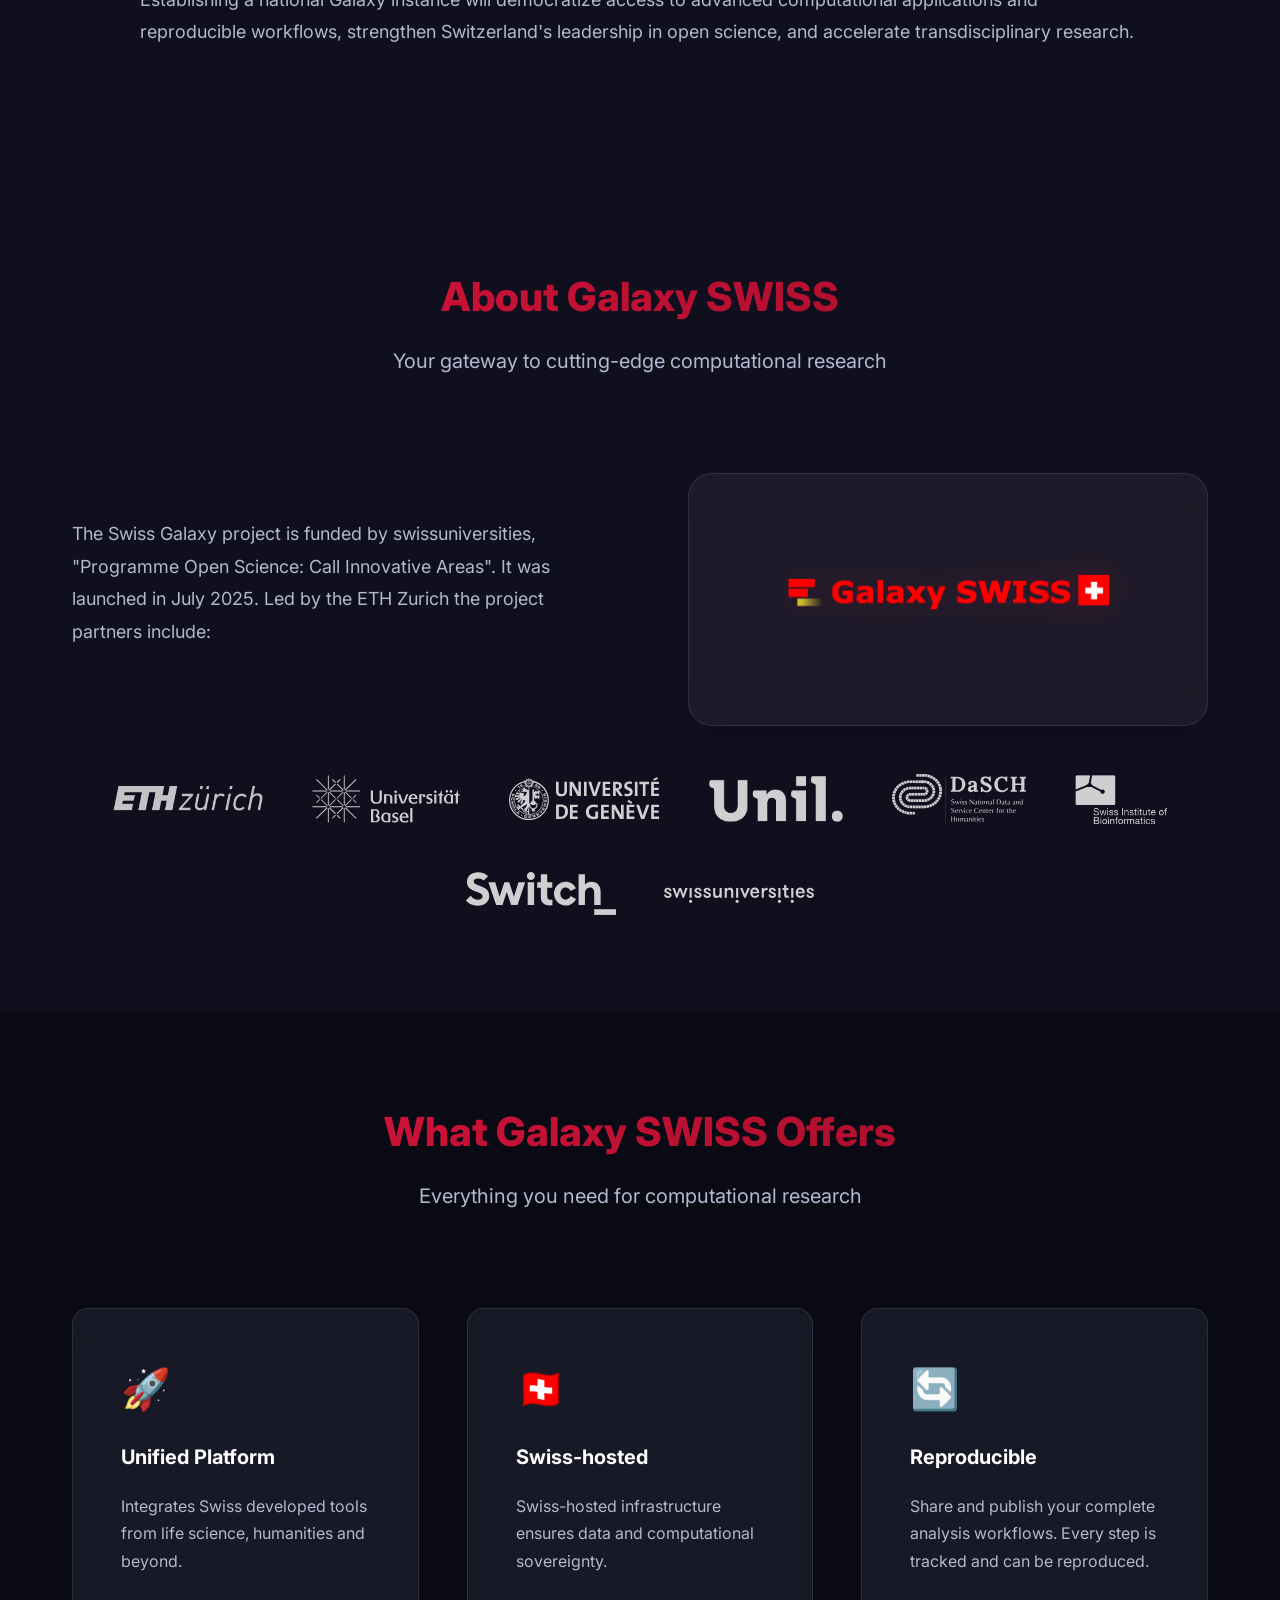
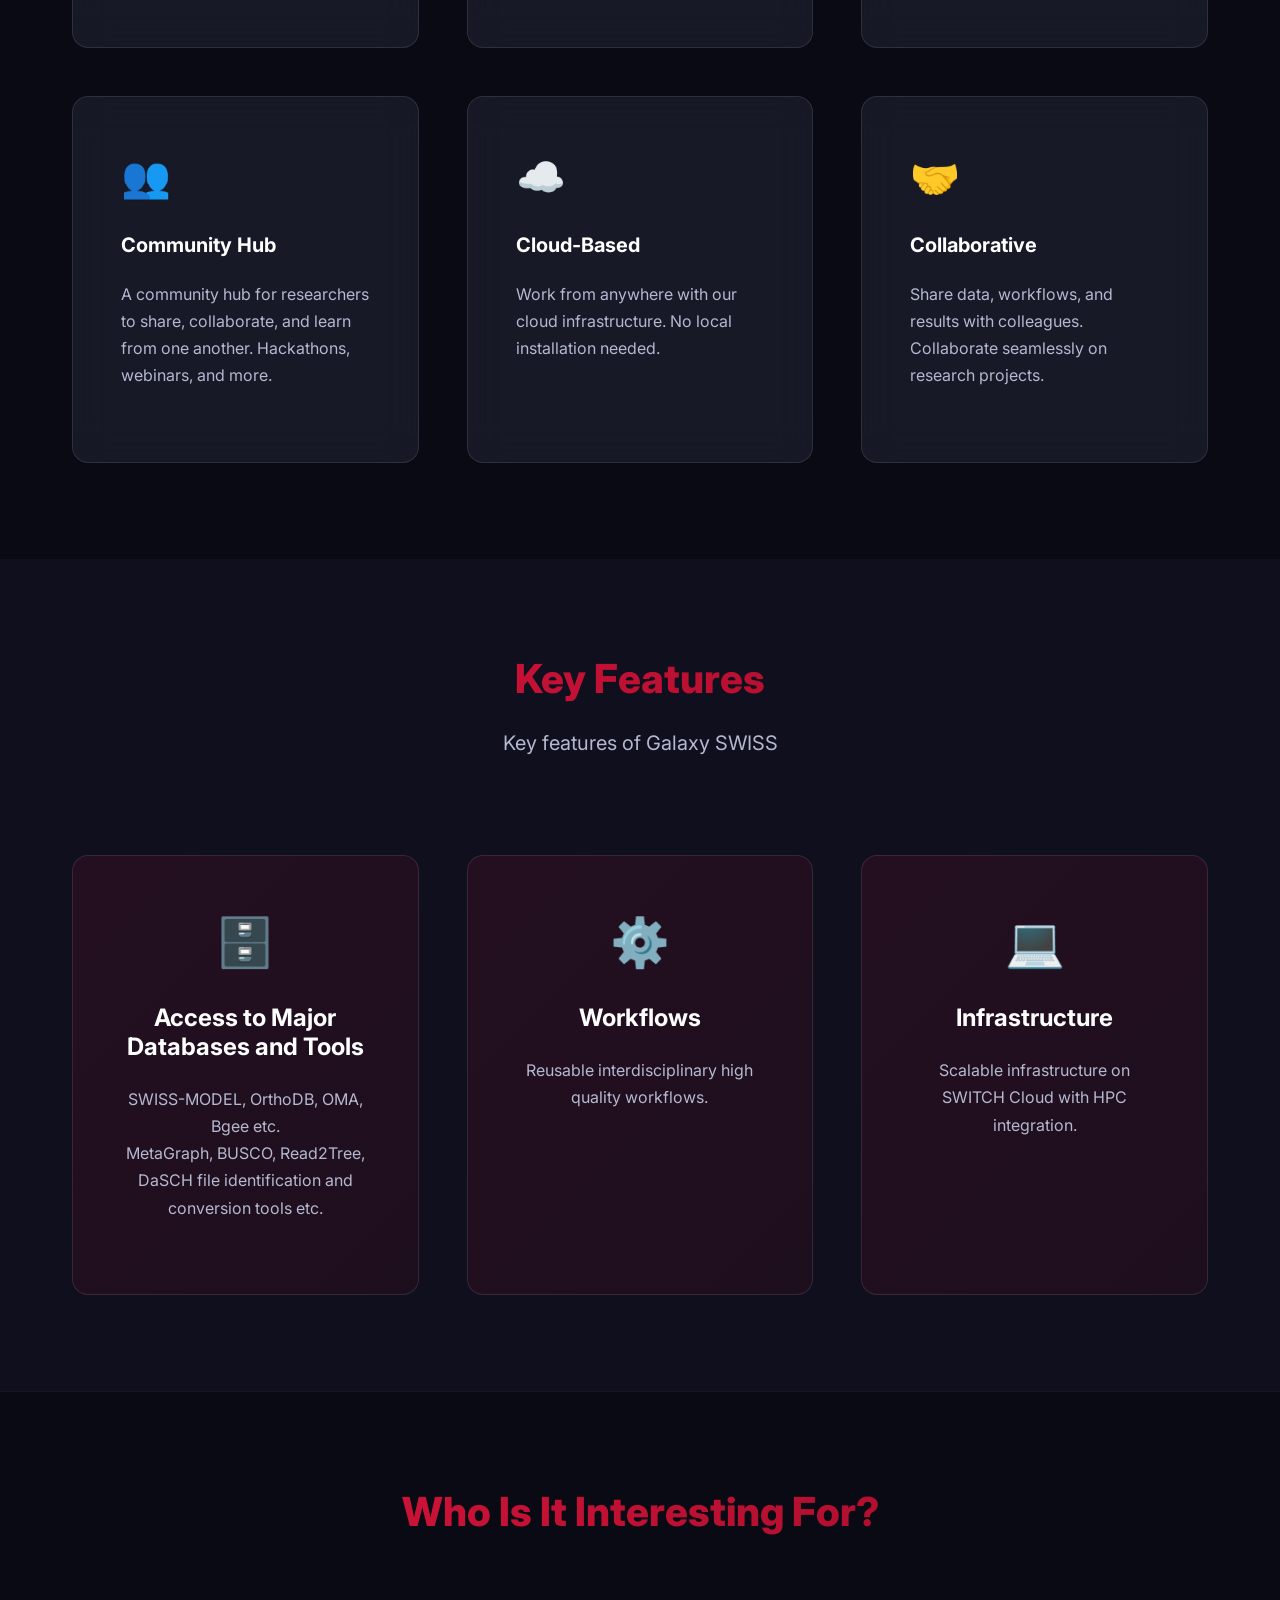
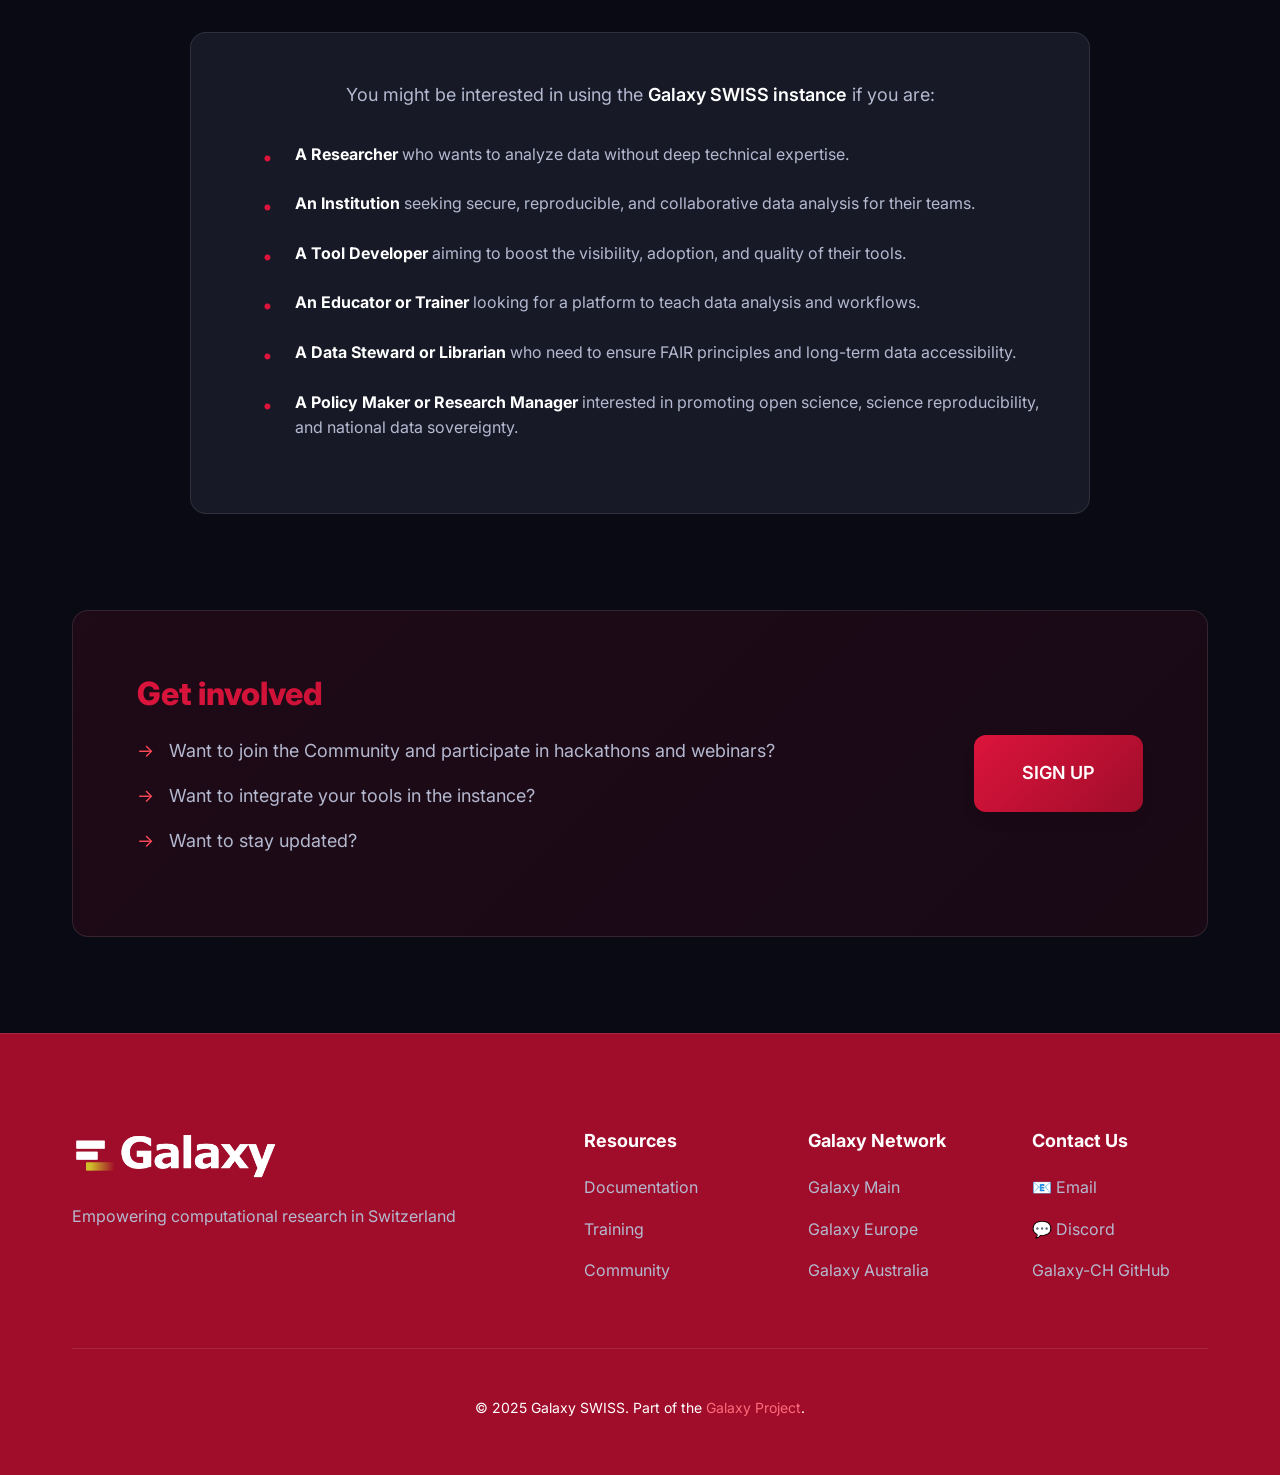
==== commit 282d9559: "Update logos of unil and sib" ====
--- a/index.html
+++ b/index.html
@@ -68,12 +68,15 @@
                     </a>
                 </div>
             </div>
-            <!-- 
-            <div class="hero-visual">
+
+            <!-- <div class="hero-visual">
                 <div class="floating-card card-1">
                     <div class="card-icon">🧬</div>
-                    <div class="card-text">Genomics</div>
-                </div>
+                    <div class="card-text">Genomics</div> 
+                    <div class="glass-card">
+                        <img src="assets/images/galaxy-swiss-yellow.png" alt="Galaxy Project" class="about-logo">
+                    </div>
+                </div>  
                 <div class="floating-card card-2">
                     <div class="card-icon">📊</div>
                     <div class="card-text">Data Analysis</div>
@@ -81,8 +84,8 @@
                 <div class="floating-card card-3">
                     <div class="card-icon">🔬</div>
                     <div class="card-text">Research</div>
-                </div>
-            </div> -->
+                </div> 
+            </div>  -->
         </div>
         <div class="scroll-indicator" id="scroll-indicator">
             <span>Scroll to explore</span>
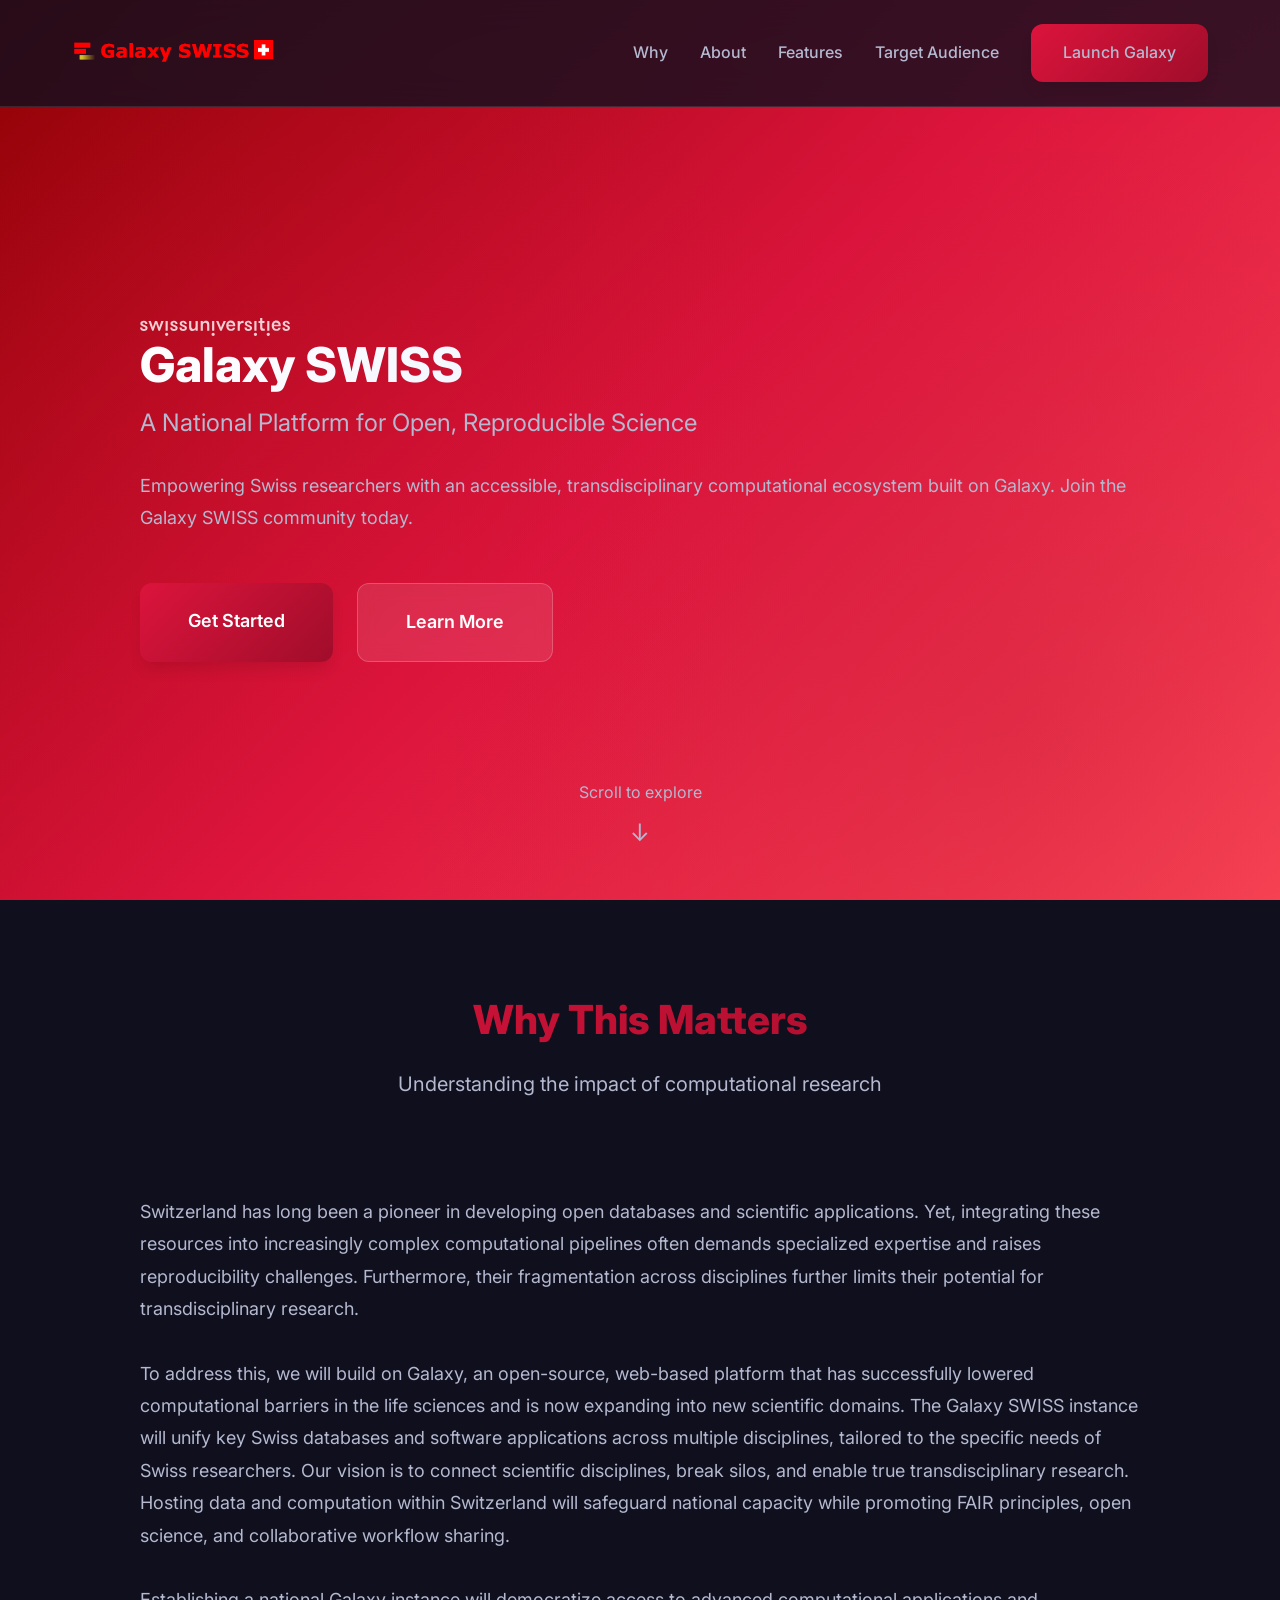
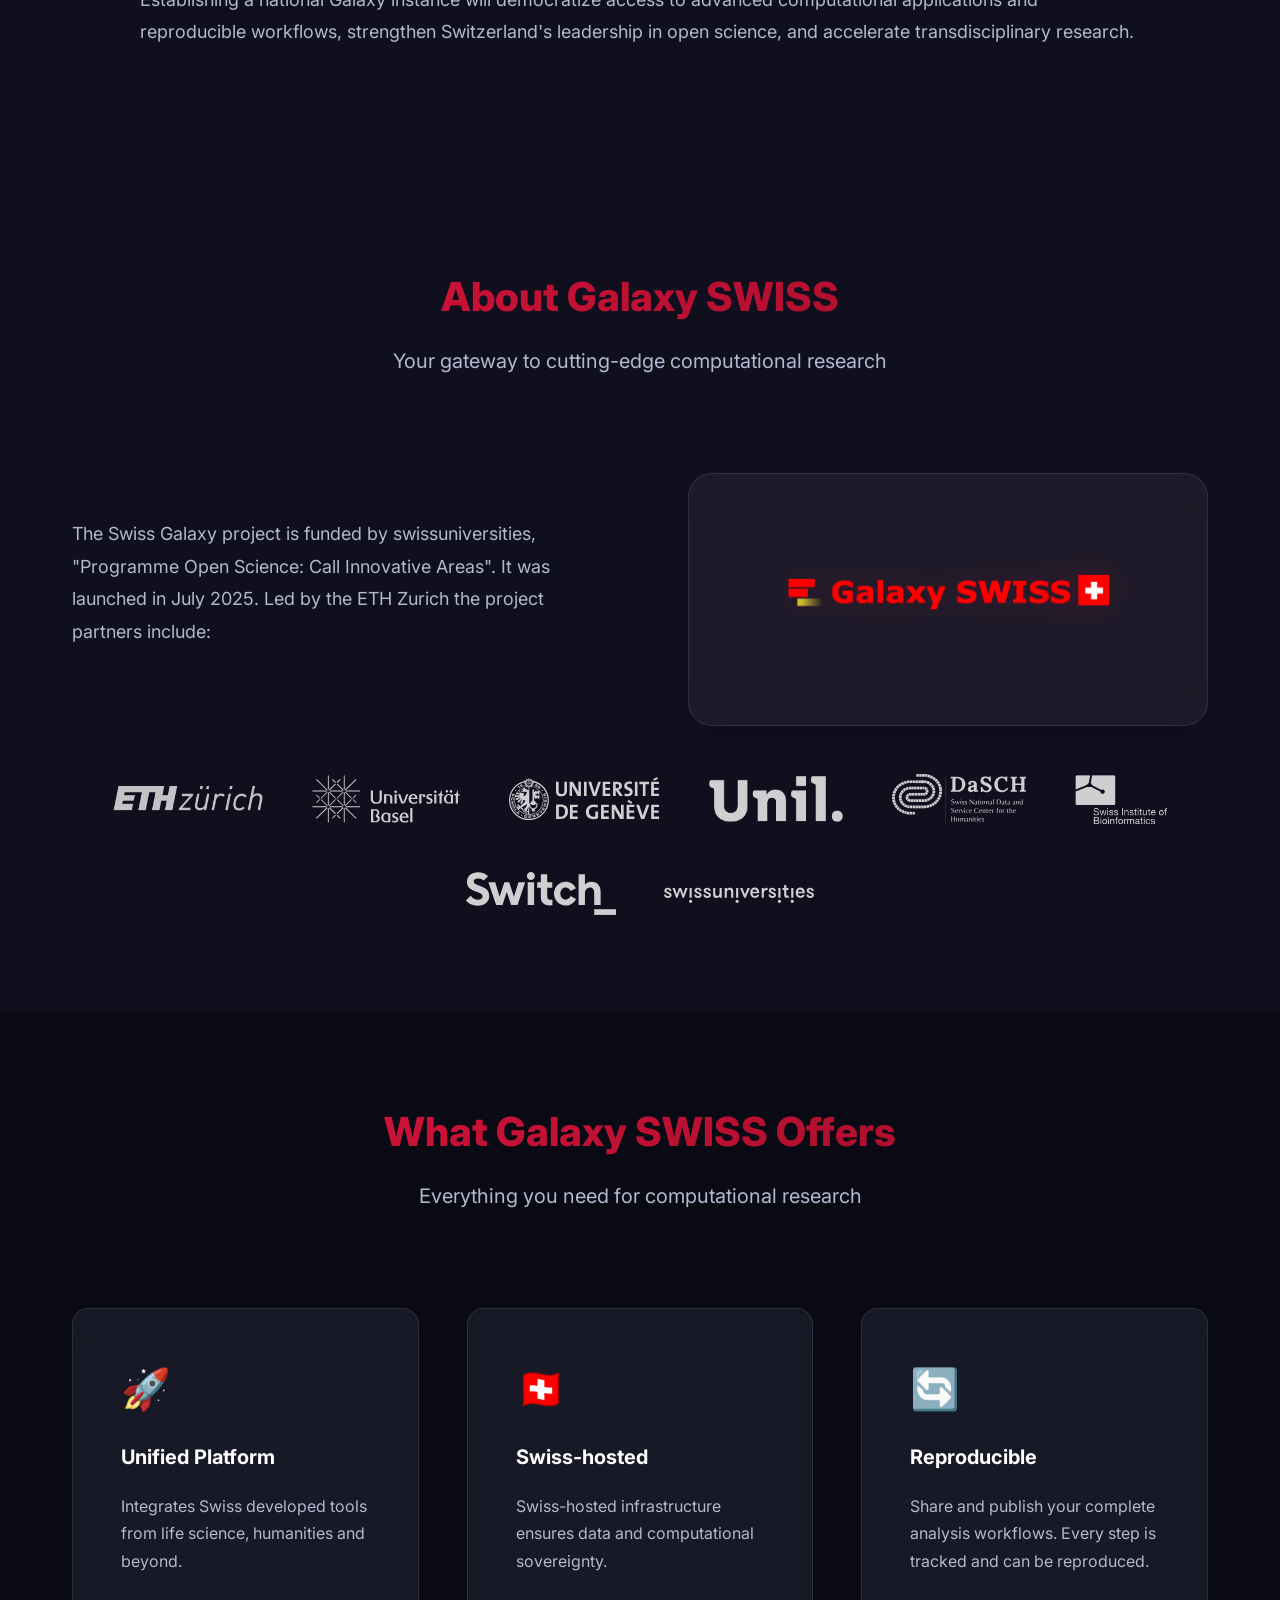
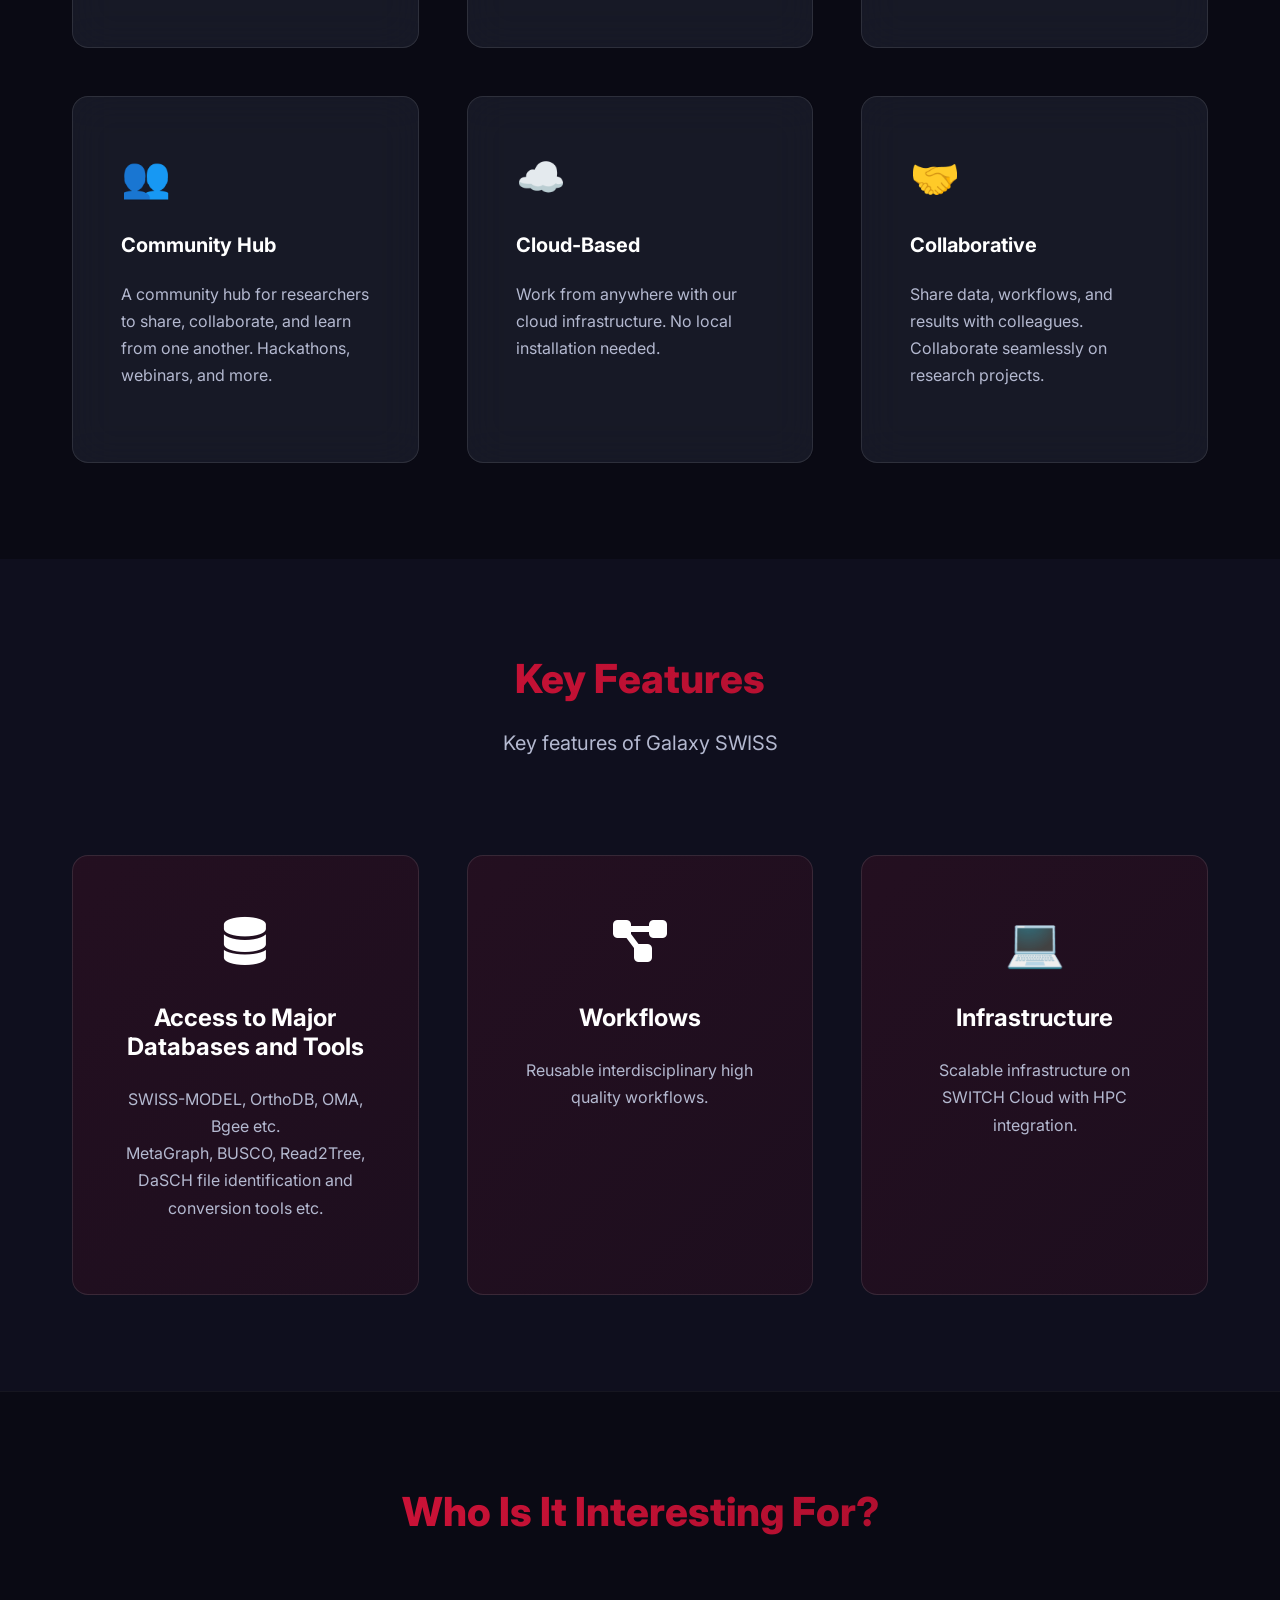
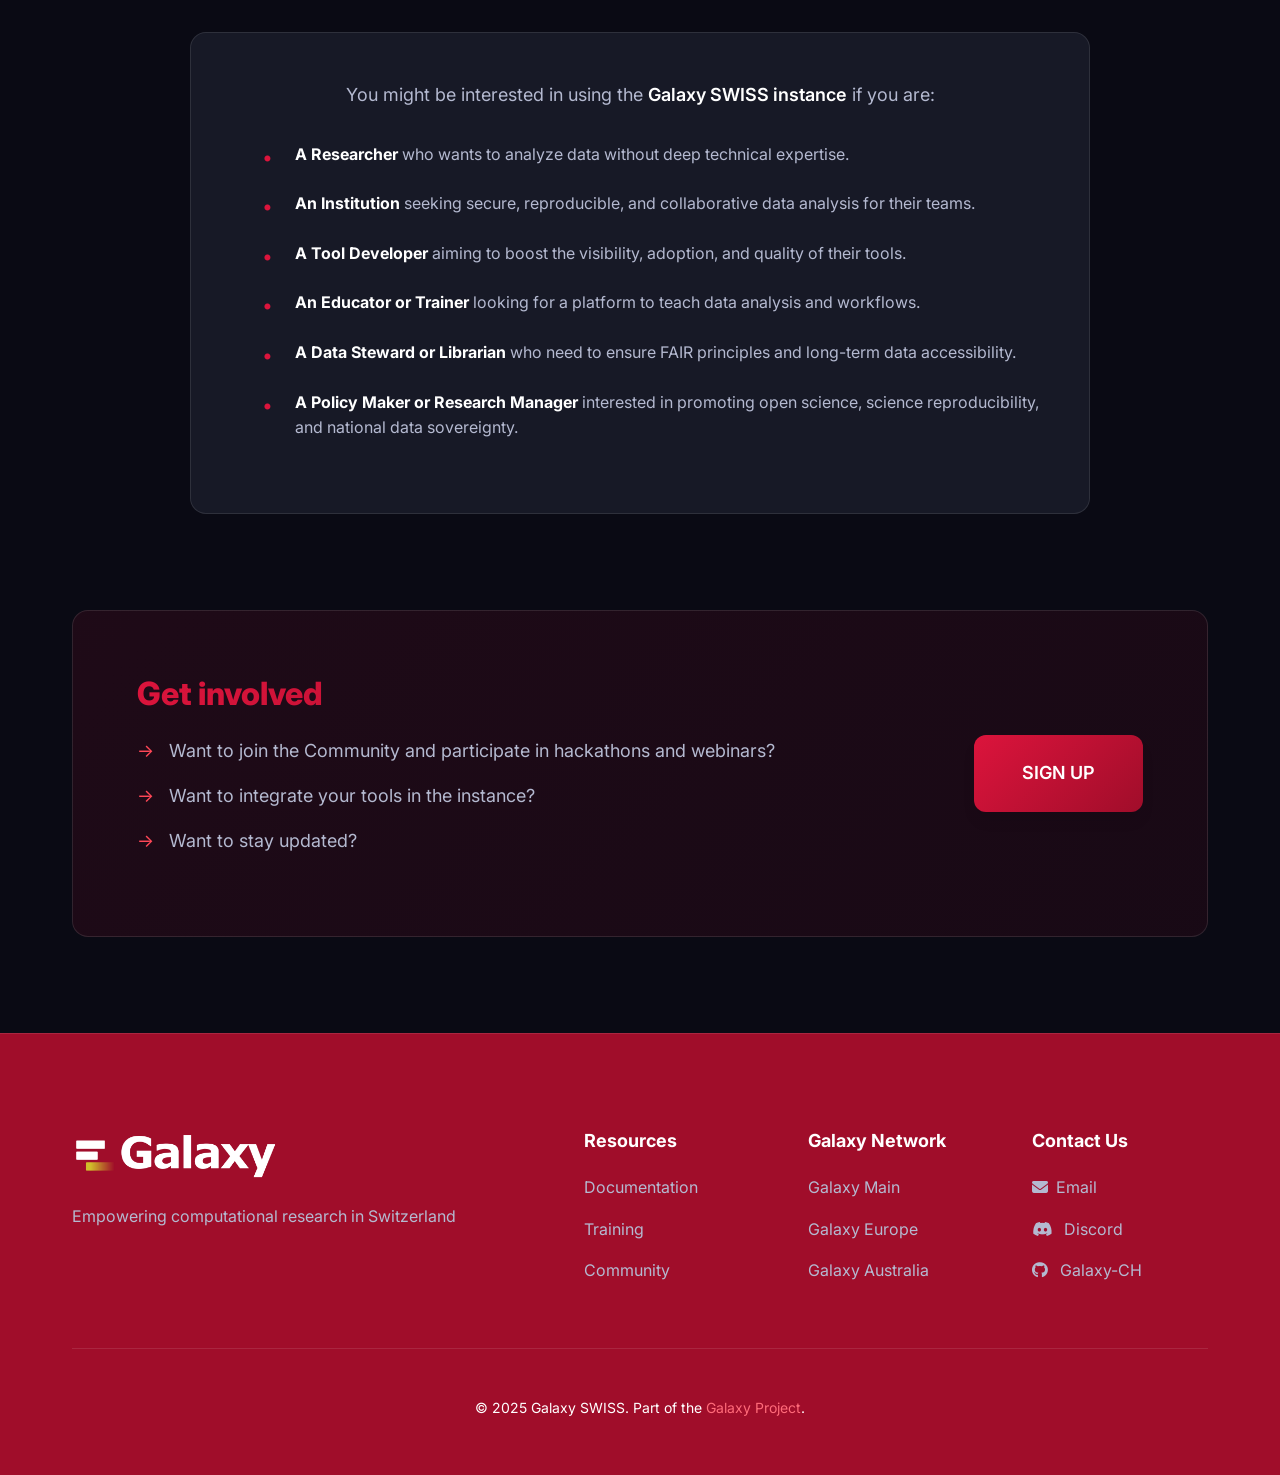
==== commit cab2b050: "feat: Integrate Font Awesome icons into community cards and footer, adding new icon styling." ====
--- a/index.html
+++ b/index.html
@@ -15,6 +15,11 @@
     <link rel="preconnect" href="https://fonts.gstatic.com" crossorigin>
     <link href="https://fonts.googleapis.com/css2?family=Inter:wght@300;400;500;600;700;800&display=swap"
         rel="stylesheet">
+
+    <!-- Font Awesome Icons -->
+    <link rel="stylesheet" href="https://cdnjs.cloudflare.com/ajax/libs/font-awesome/6.5.1/css/all.min.css"
+        integrity="sha512-DTOQO9RWCH3ppGqcWaEA1BIZOC6xxalwEsw9c2QQeAIftl+Vegovlnee1c9QX4TctnWMn13TZye+giMm8e2LwA=="
+        crossorigin="anonymous" referrerpolicy="no-referrer" />
 
     <!-- Styles -->
     <link rel="stylesheet" href="styles.css">
@@ -264,7 +269,7 @@
             </div>
             <div class="community-grid">
                 <a href="" class="community-card" id="community-support">
-                    <div class="community-icon">🗄️</div>
+                    <div class="community-icon"><i class="fa-solid fa-database"></i></div>
                     <h3 class="community-title">Access to Major Databases and Tools</h3>
                     <p class="community-description">
                         SWISS-MODEL, OrthoDB, OMA, Bgee etc.
@@ -273,7 +278,7 @@
                     </p>
                 </a>
                 <a href="" class="community-card" id="community-events">
-                    <div class="community-icon">⚙️</div>
+                    <div class="community-icon"><i class="fa-solid fa-diagram-project"></i></div>
                     <h3 class="community-title">Workflows</h3>
                     <p class="community-description">
                         Reusable interdisciplinary high quality workflows.
@@ -372,9 +377,10 @@
                     <div class="footer-column">
                         <h4 class="footer-heading">Contact Us</h4>
                         <ul class="footer-list">
-                            <li><a href="mailto:support@usegalaxy.ch">📧 Email</a></li>
-                            <li><a href="https://discord.gg/WPvWeAmQwM">💬 Discord</a></li>
-                            <li><a href="https://github.com/orgs/GALAXY-CH/repositories"> Galaxy-CH GitHub</a></li>
+                            <li><a href="mailto:support@usegalaxy.ch"><i class="fa-solid fa-envelope"></i>Email</a></li>
+                            <li><a href="https://discord.gg/WPvWeAmQwM"><i class="fab fa-discord"></i> Discord</a></li>
+                            <li><a href="https://github.com/orgs/GALAXY-CH/repositories"><i class="fab fa-github"></i>
+                                    Galaxy-CH</a></li>
                         </ul>
                     </div>
                 </div>
--- a/styles.css
+++ b/styles.css
@@ -337,6 +337,9 @@
 
 .hero-content {
     z-index: 1;
+    max-width: 1000px;
+    margin: 0 auto;
+    grid-column: 1 / -1;
 }
 
 .hero-title {
@@ -1080,4 +1083,16 @@
         opacity: 1;
         transform: translateX(0);
     }
+}
+
+/* ========================================
+   Icon Styling
+   ======================================== */
+.footer-list a i {
+    margin-right: 0.5rem;
+    transition: transform var(--transition-fast);
+}
+
+.footer-list a:hover i {
+    transform: scale(1.1);
 }
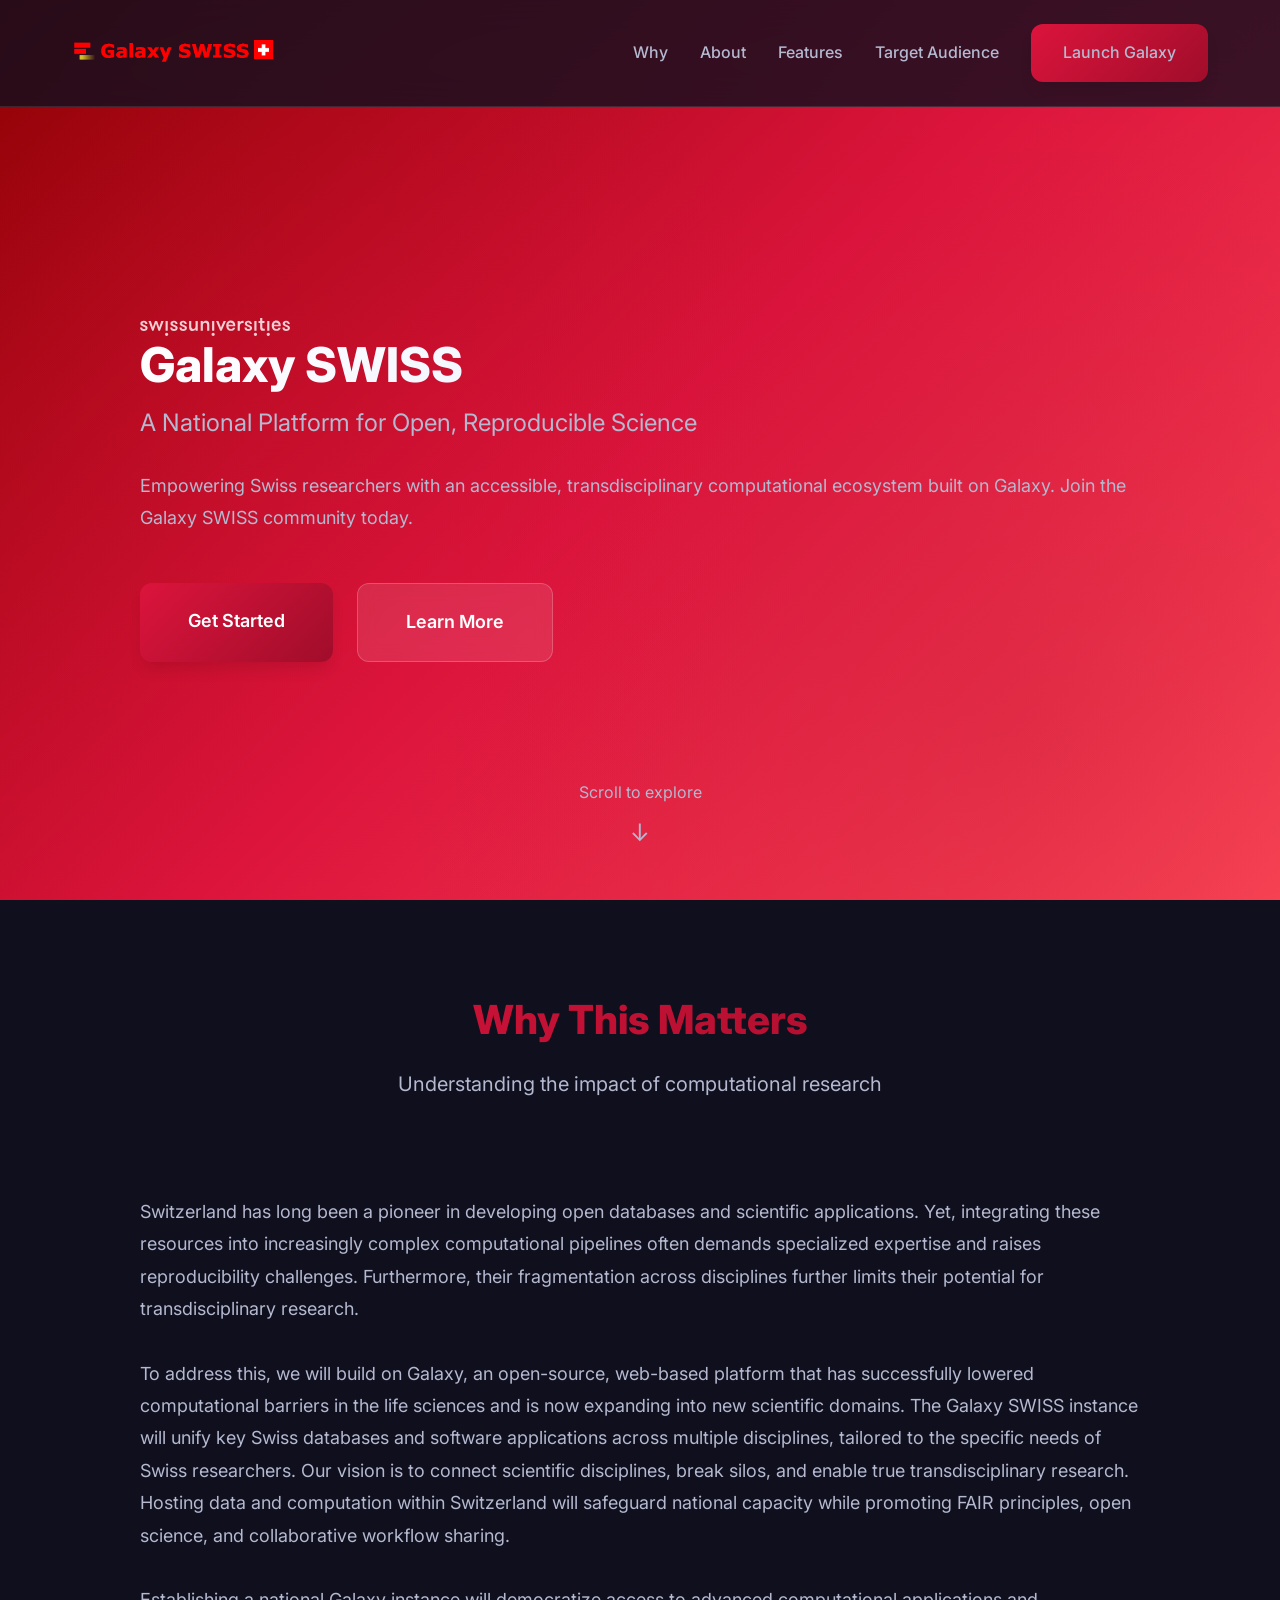
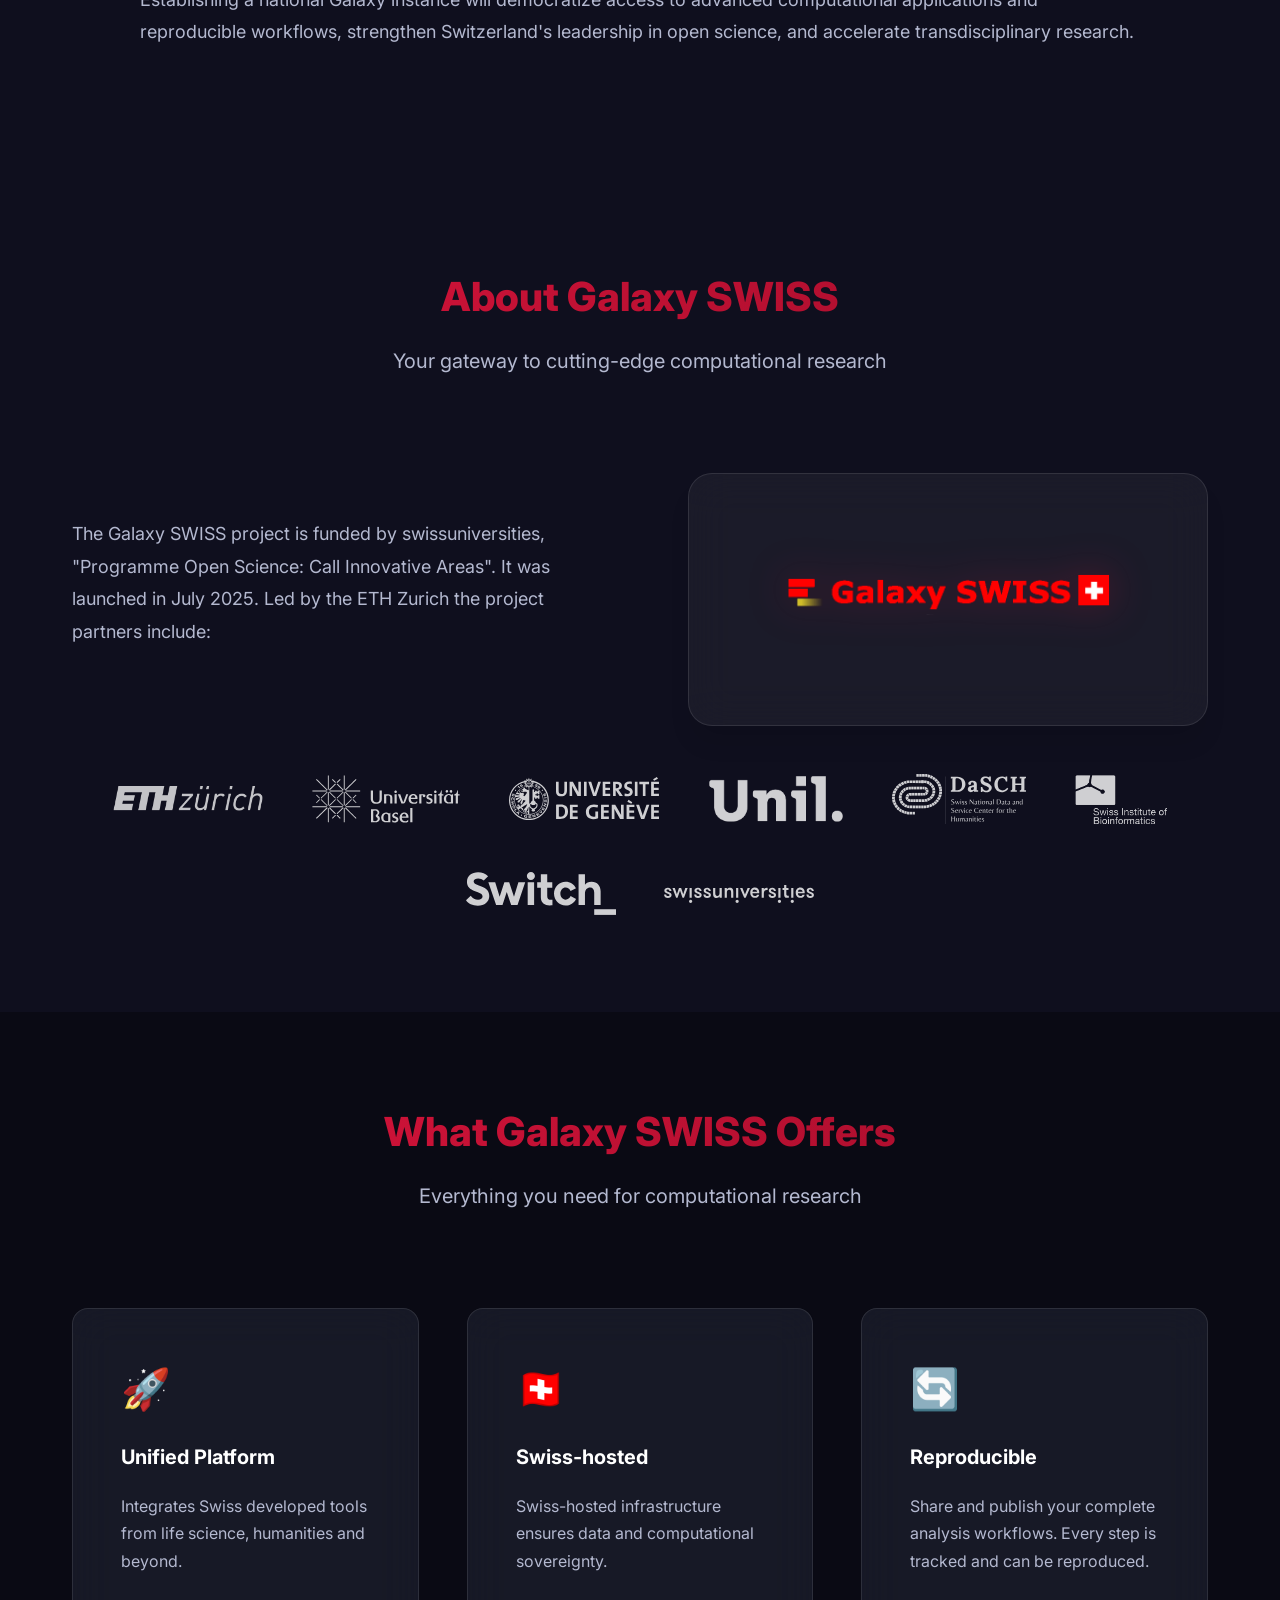
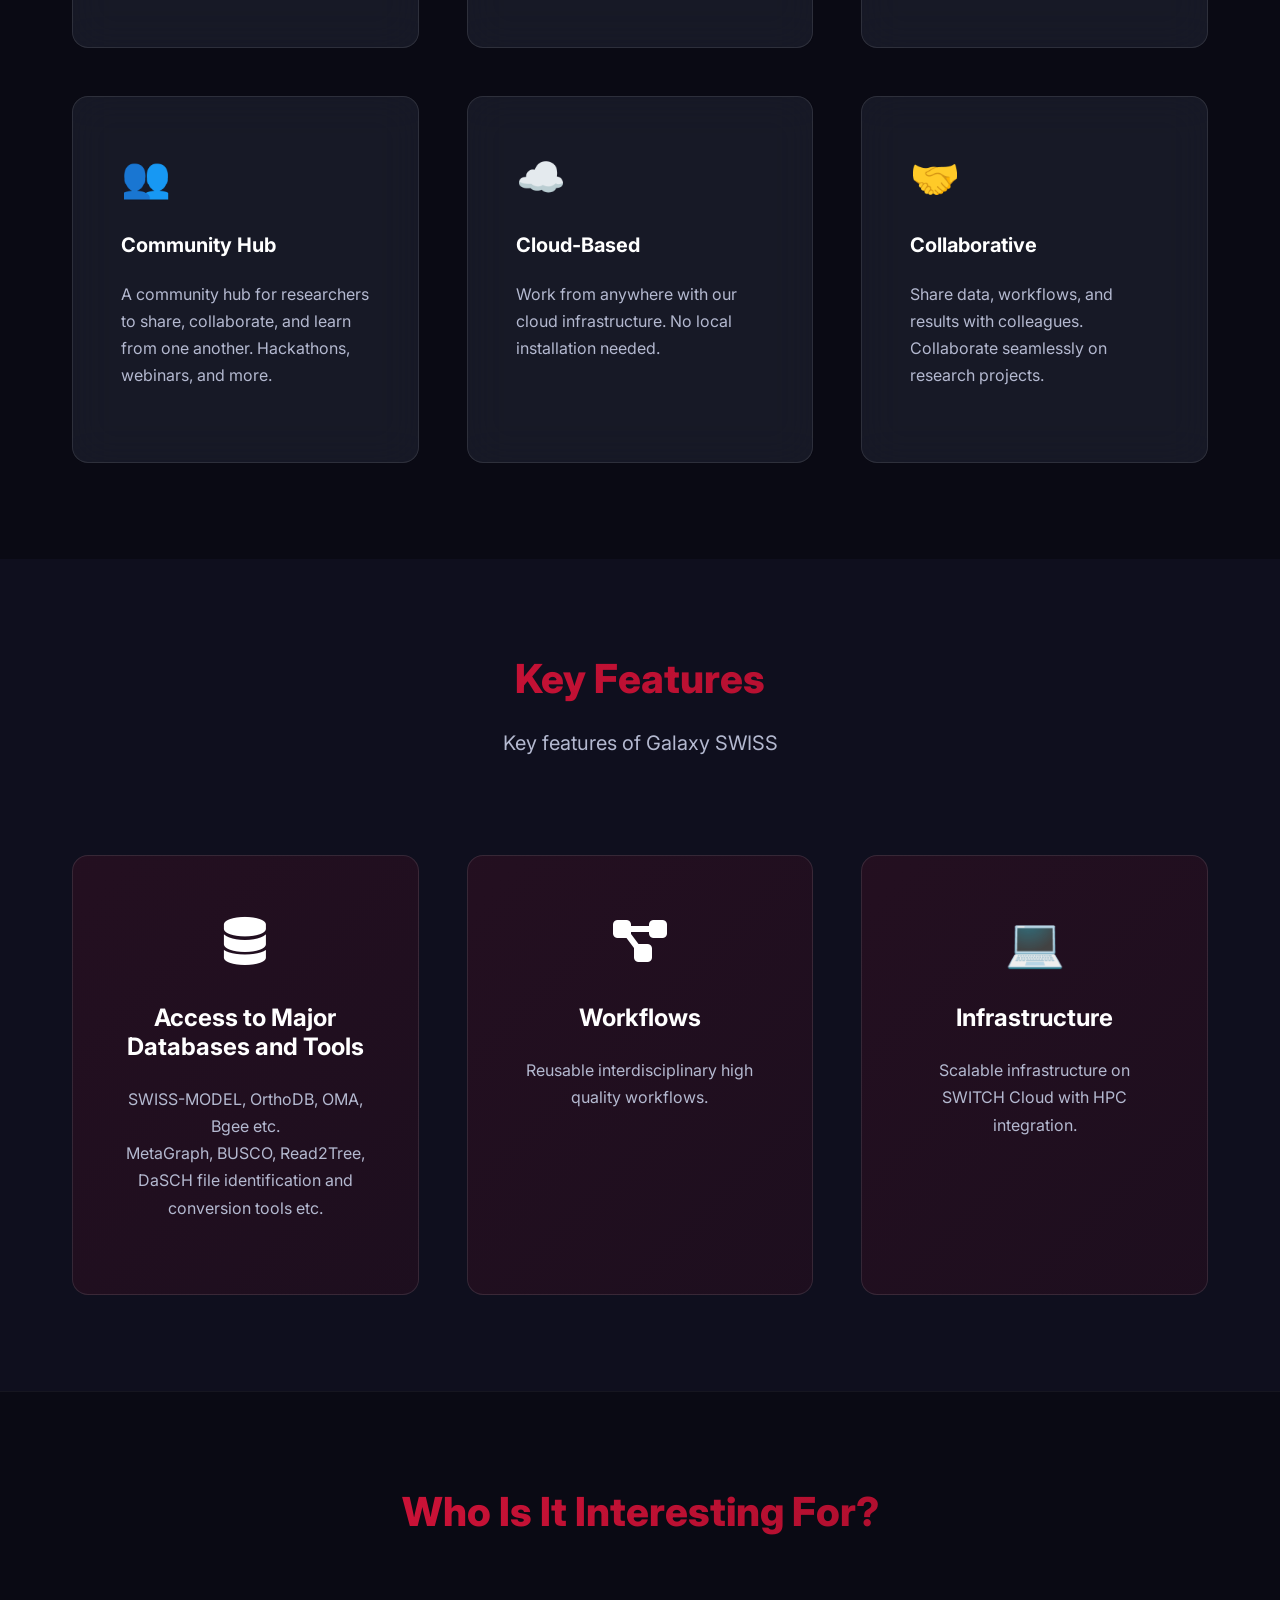
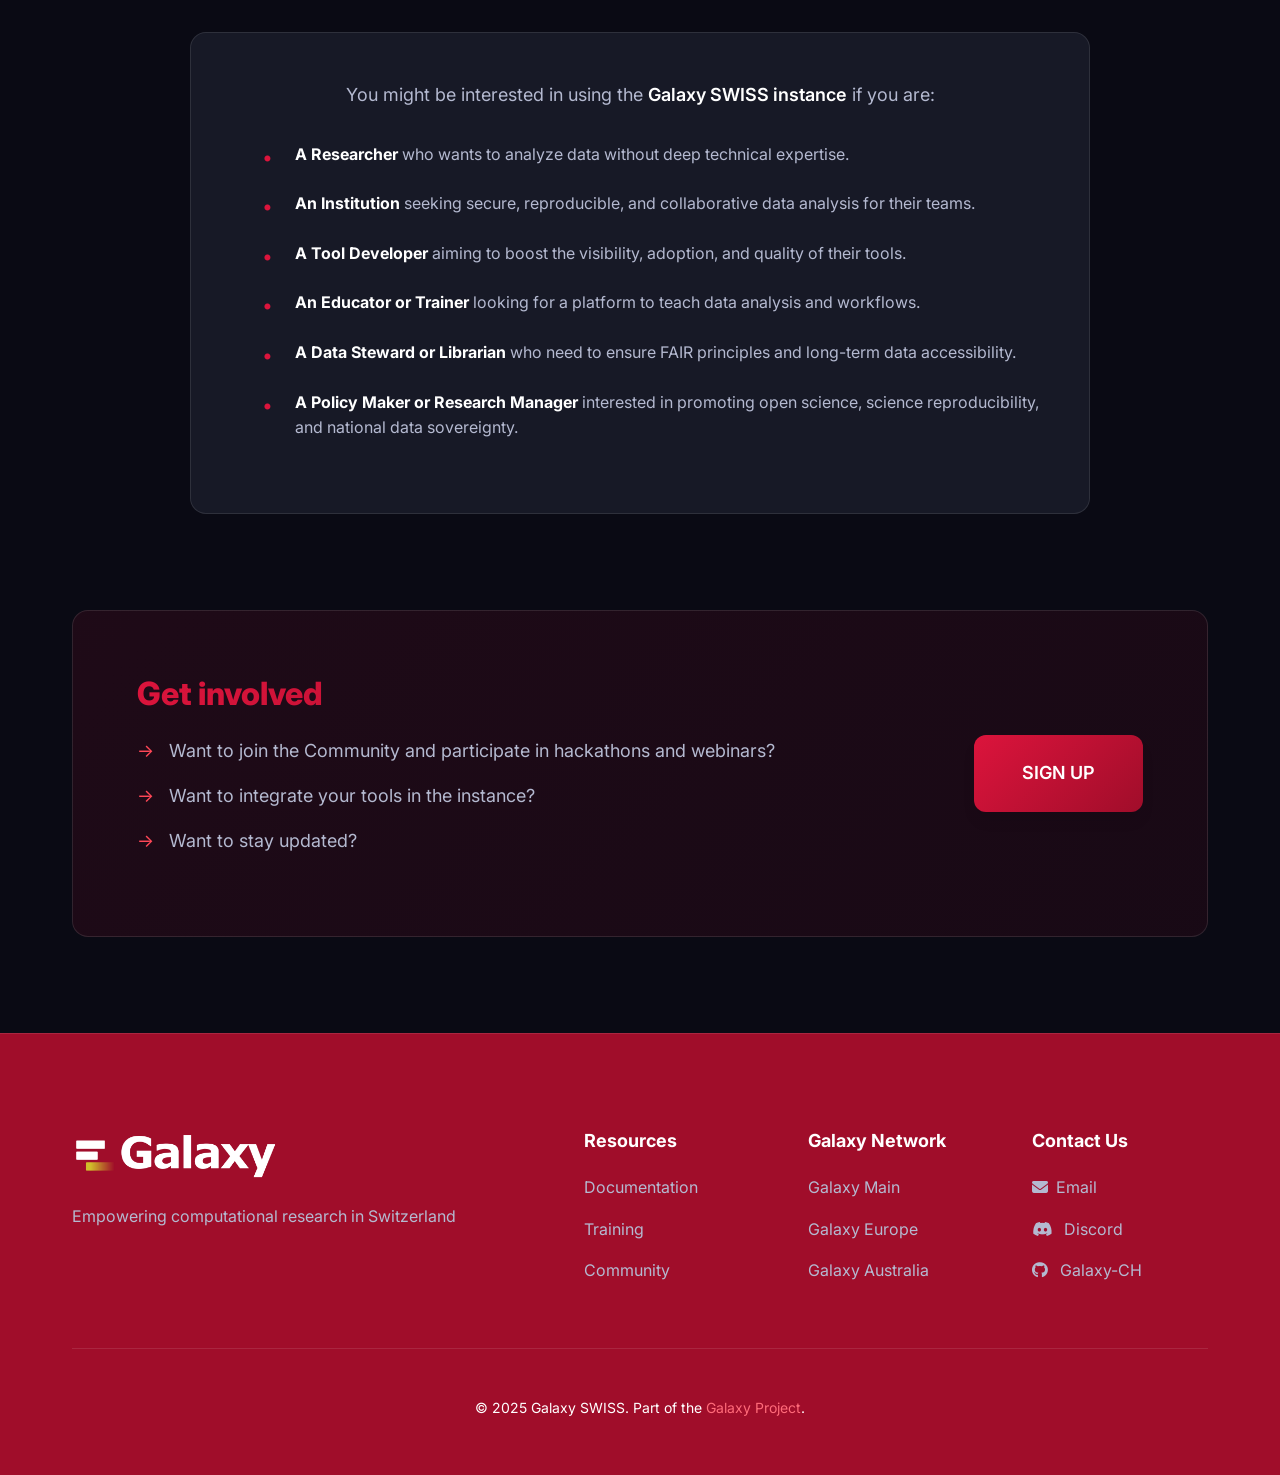
==== commit 3fedc387: "Update About to have "Galaxy SWISS"" ====
--- a/index.html
+++ b/index.html
@@ -158,7 +158,7 @@
                     </p>
                     -->
                     <p class="about-paragraph">
-                        The Swiss Galaxy project is funded by swissuniversities, "Programme Open Science: Call
+                        The Galaxy SWISS project is funded by swissuniversities, "Programme Open Science: Call
                         Innovative Areas". It was launched in July 2025. Led by the ETH Zurich the project partners
                         include:
                     </p>
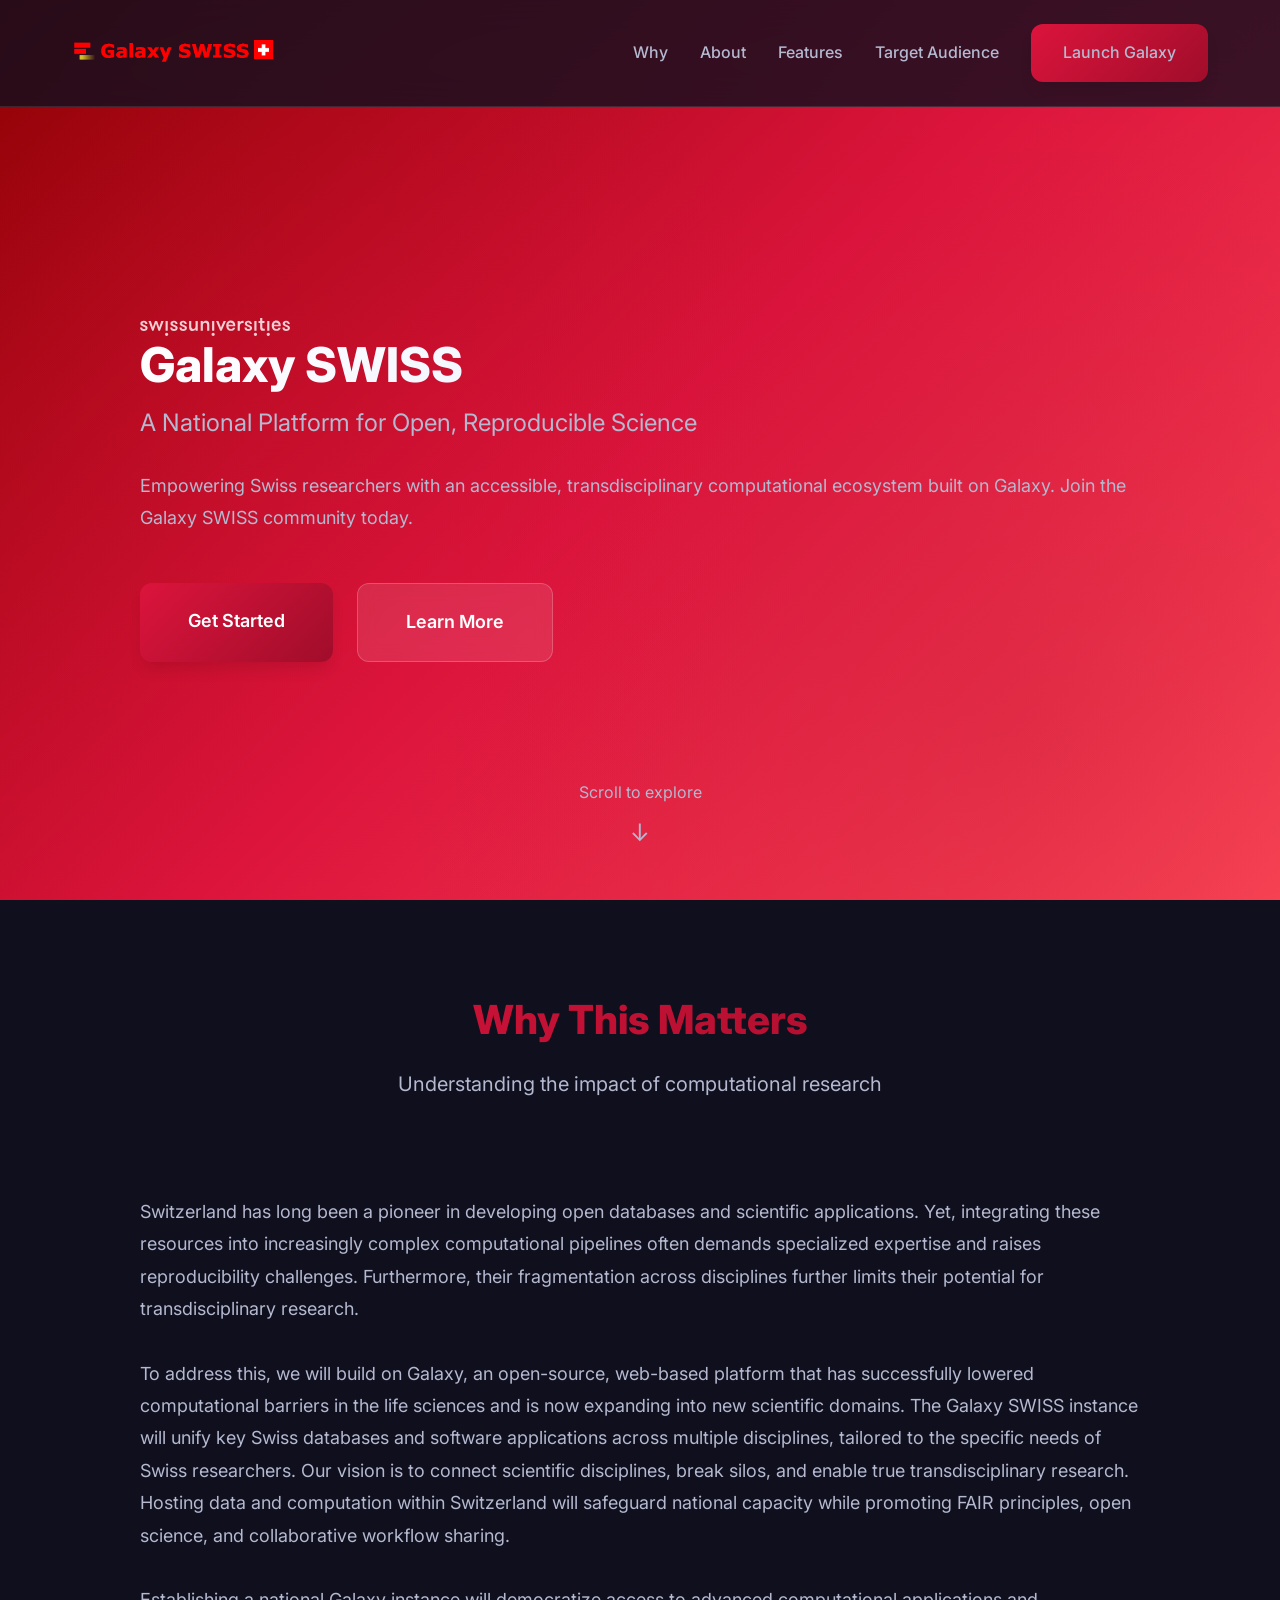
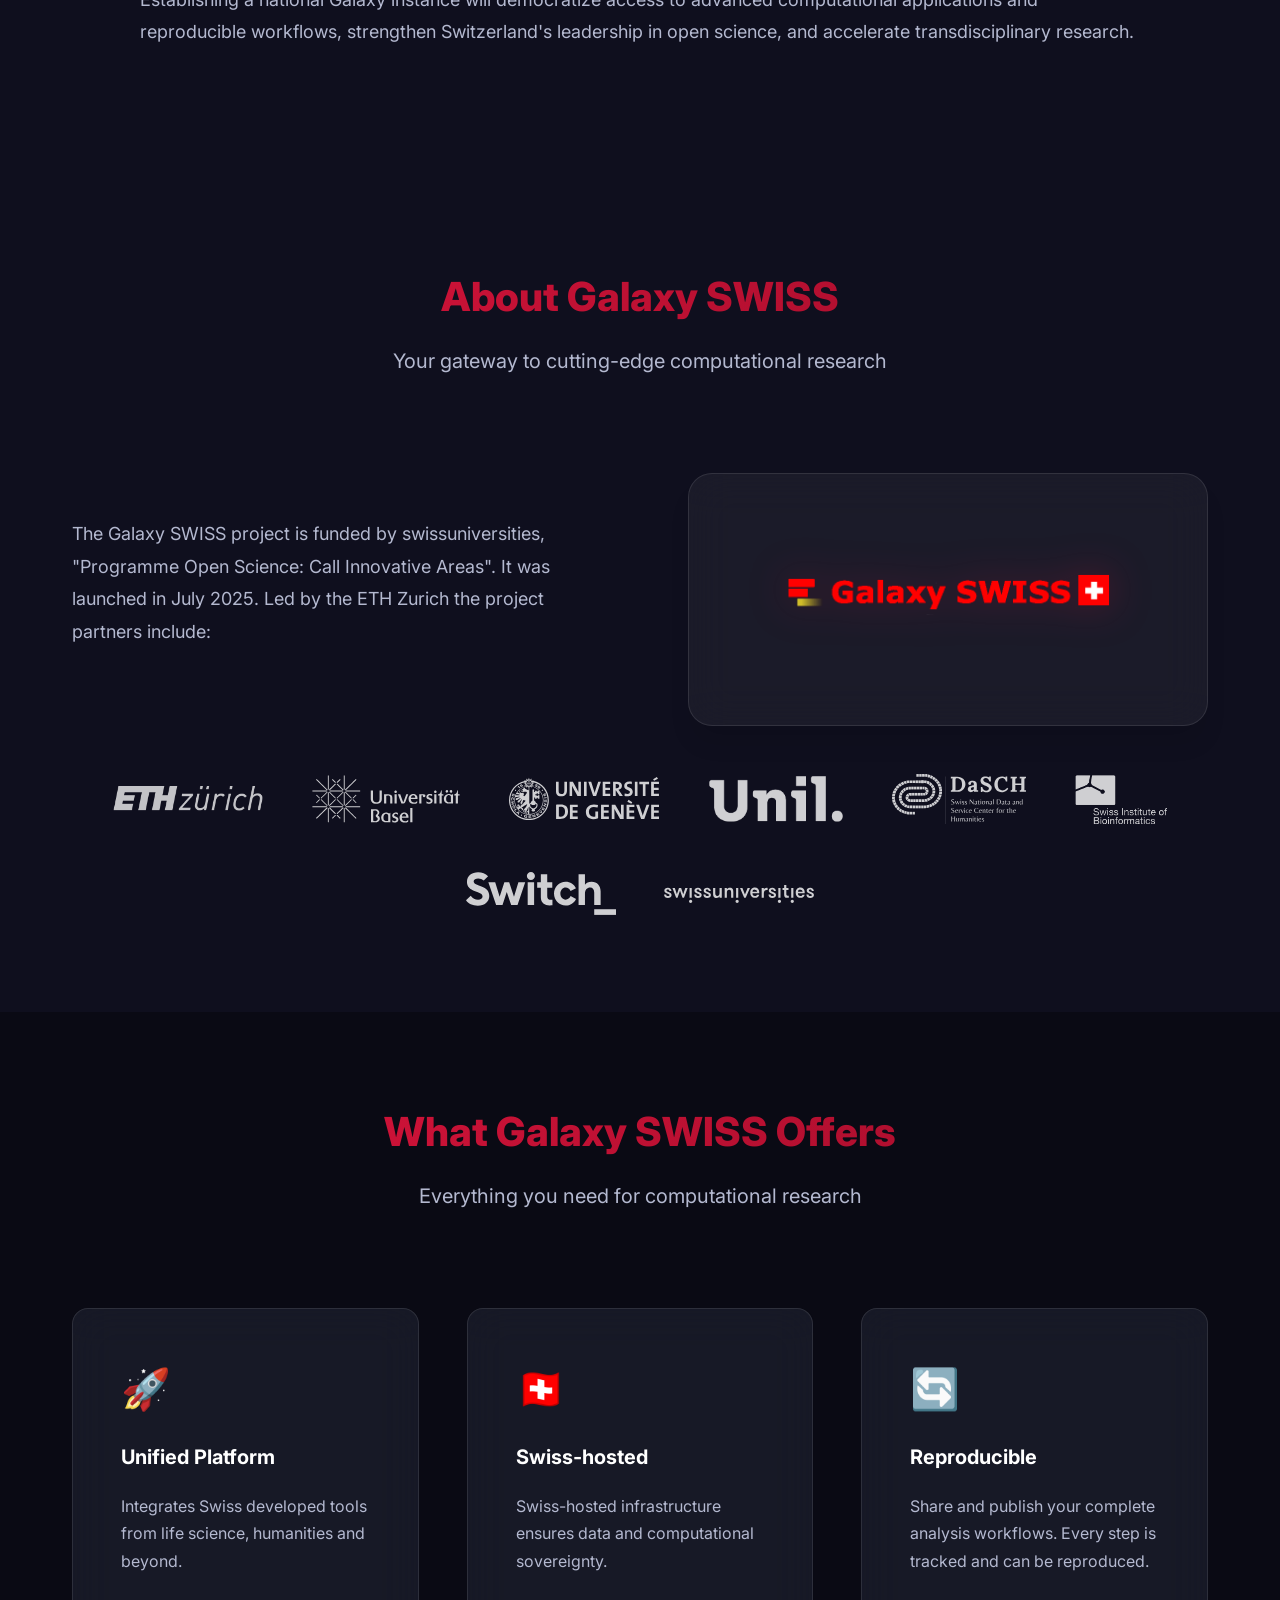
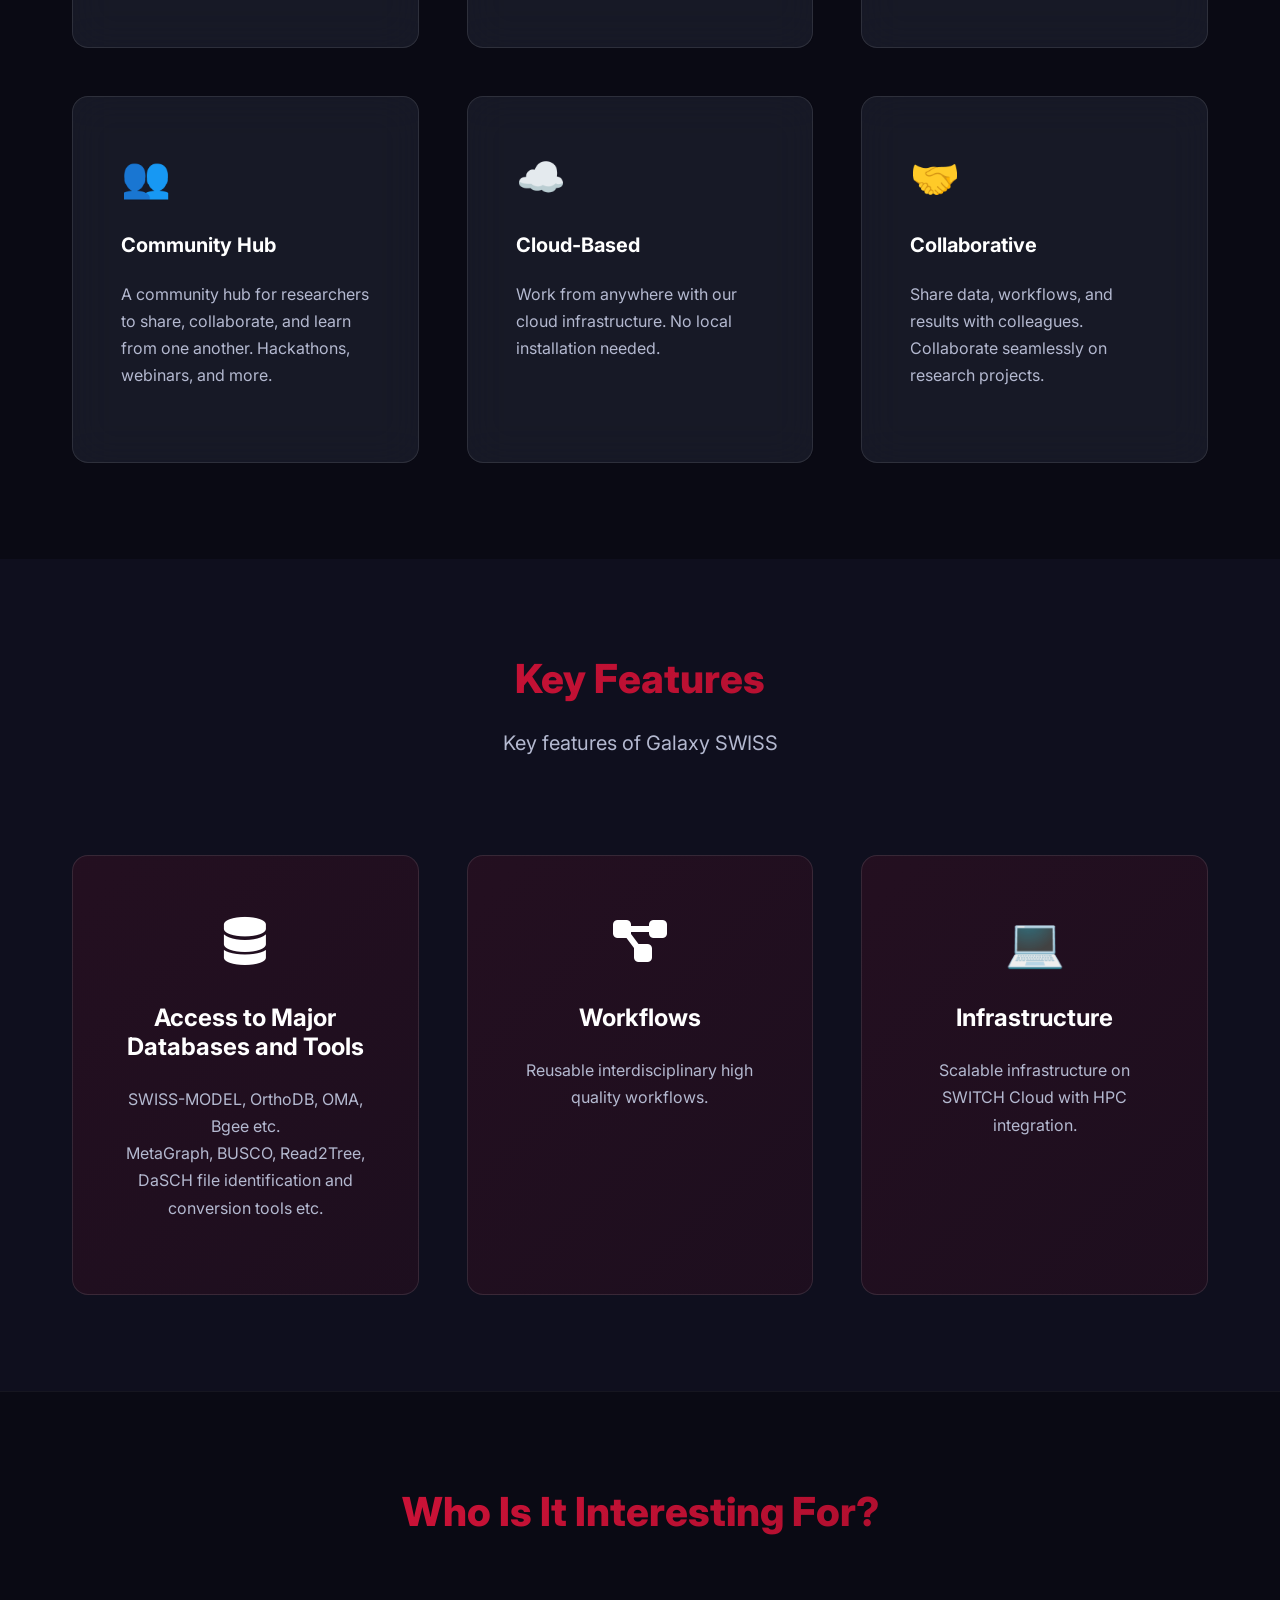
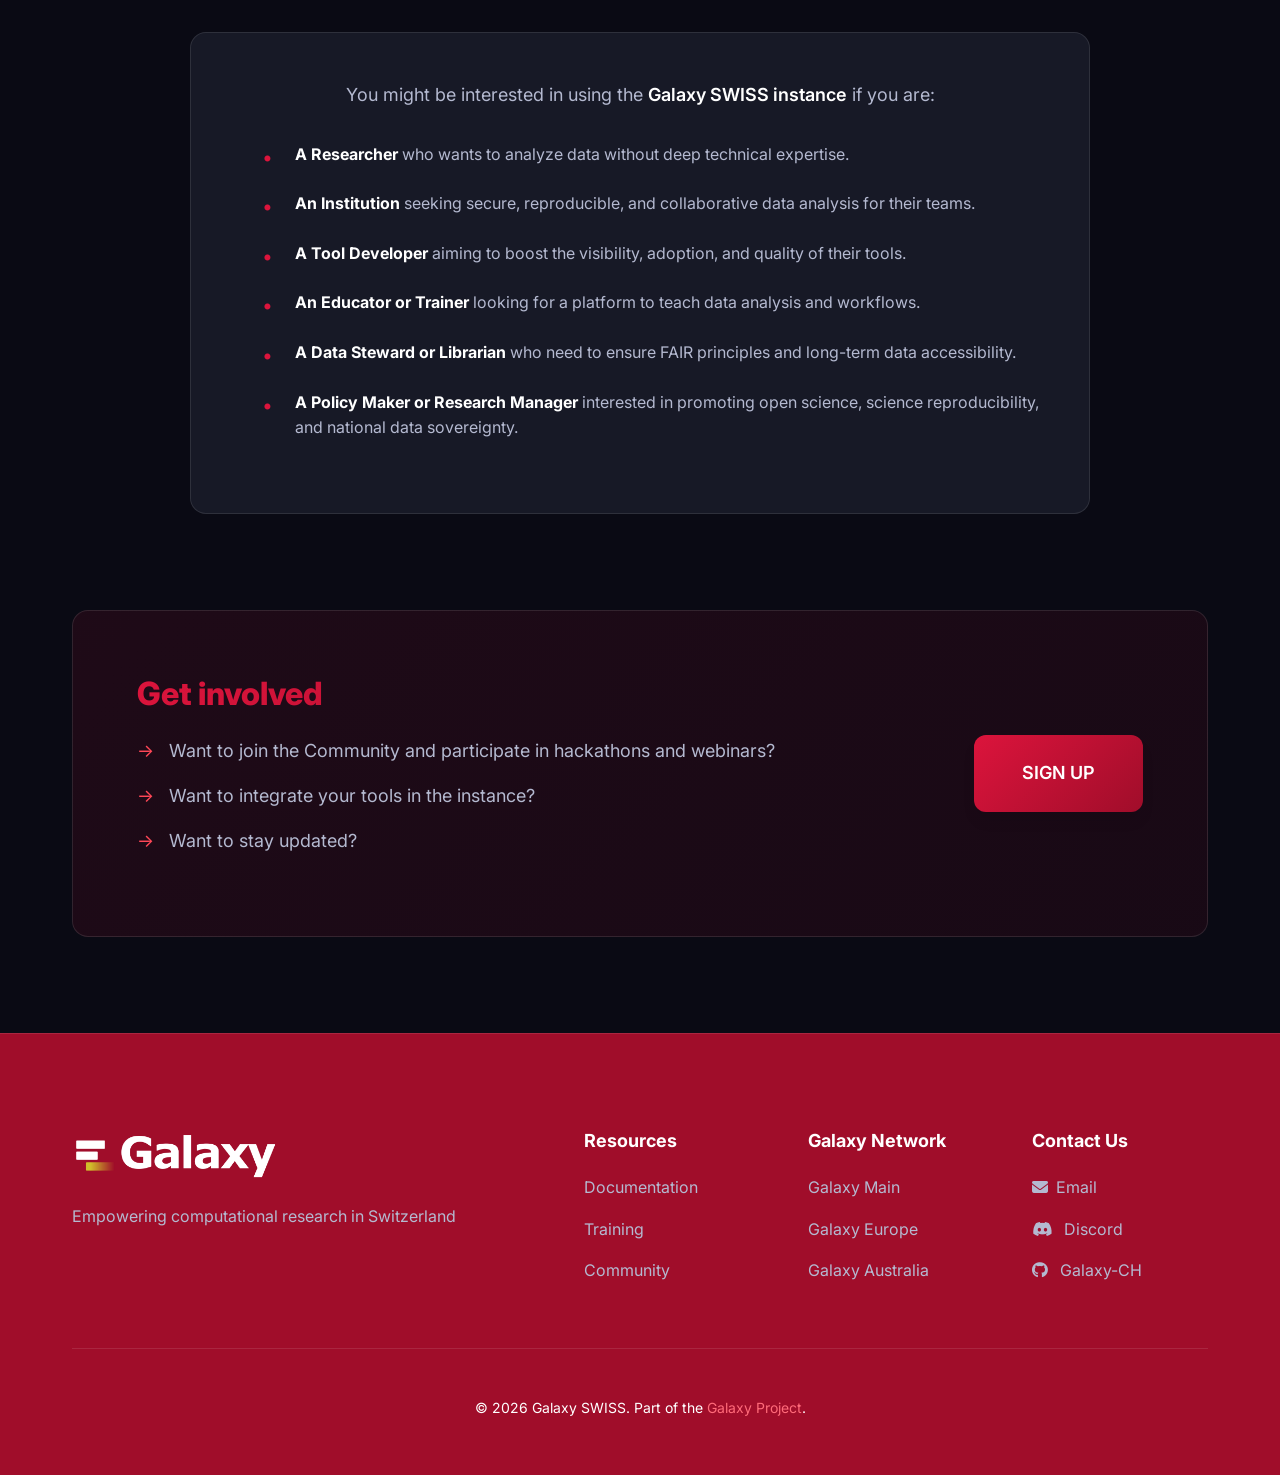
==== commit 9adeff18: "feat: Dynamically update copyright year in footer using JavaScript." ====
--- a/index.html
+++ b/index.html
@@ -387,7 +387,8 @@
             </div>
             <div class="footer-bottom">
                 <p class="footer-copyright">
-                    © 2025 Galaxy SWISS. Part of the <a href="https://galaxyproject.org/">Galaxy Project</a>.
+                    &copy; <span id="current-year"></span> Galaxy SWISS. Part of the <a href="https://galaxyproject.org/">Galaxy Project</a>.
+<script>document.getElementById('current-year').textContent = new Date().getFullYear();</script>
                 </p>
             </div>
         </div>
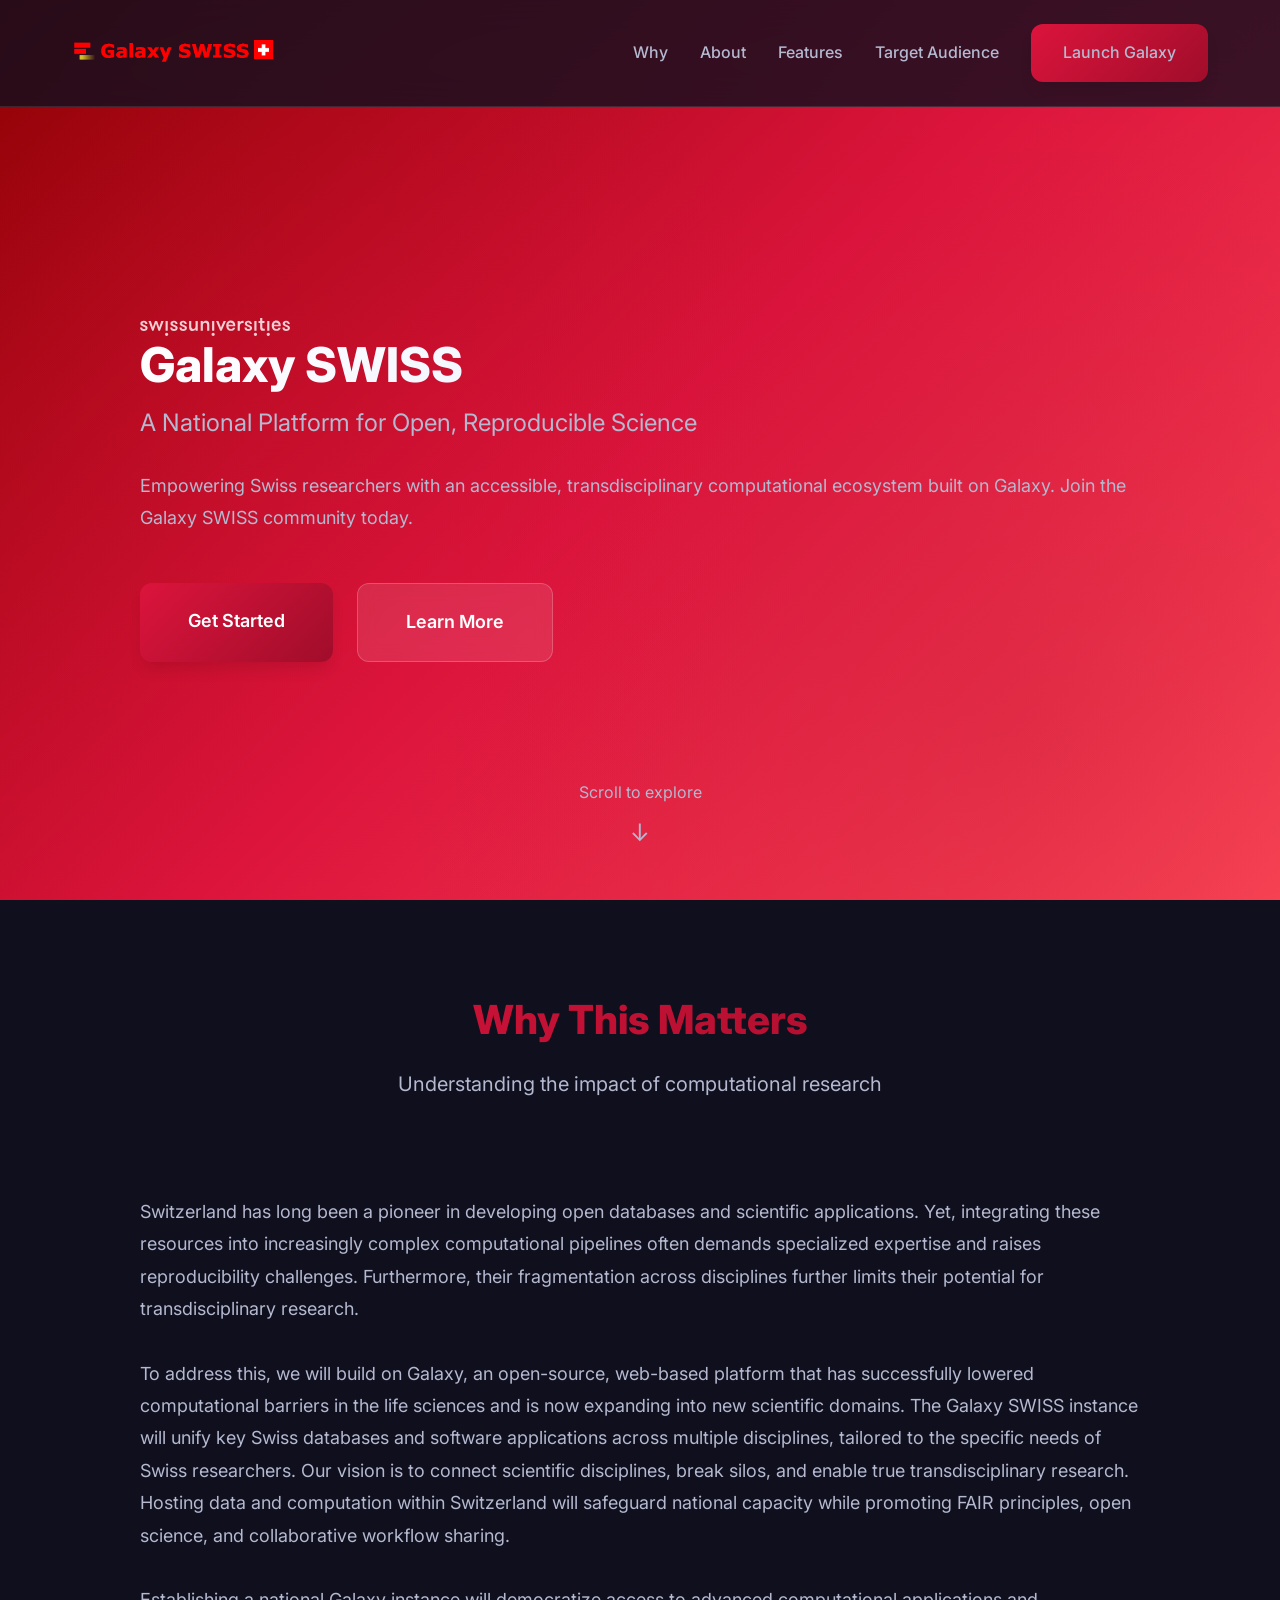
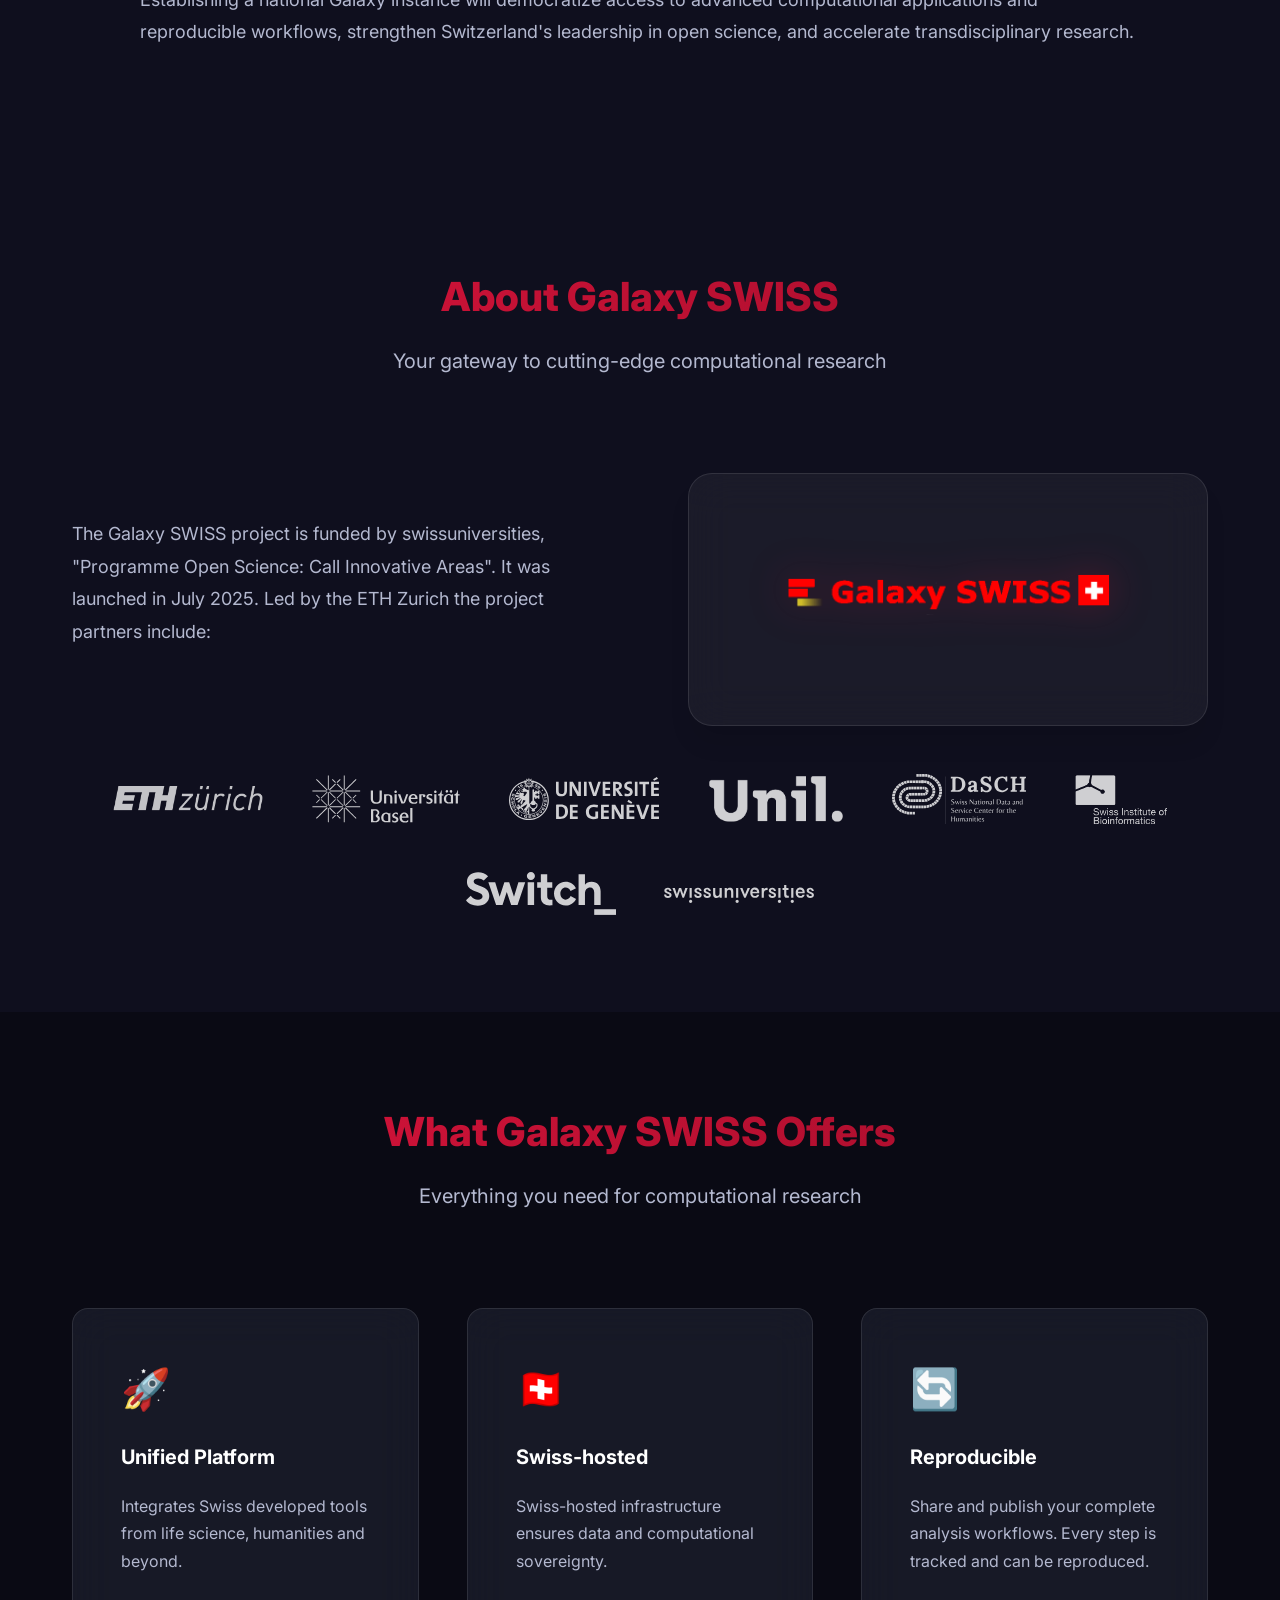
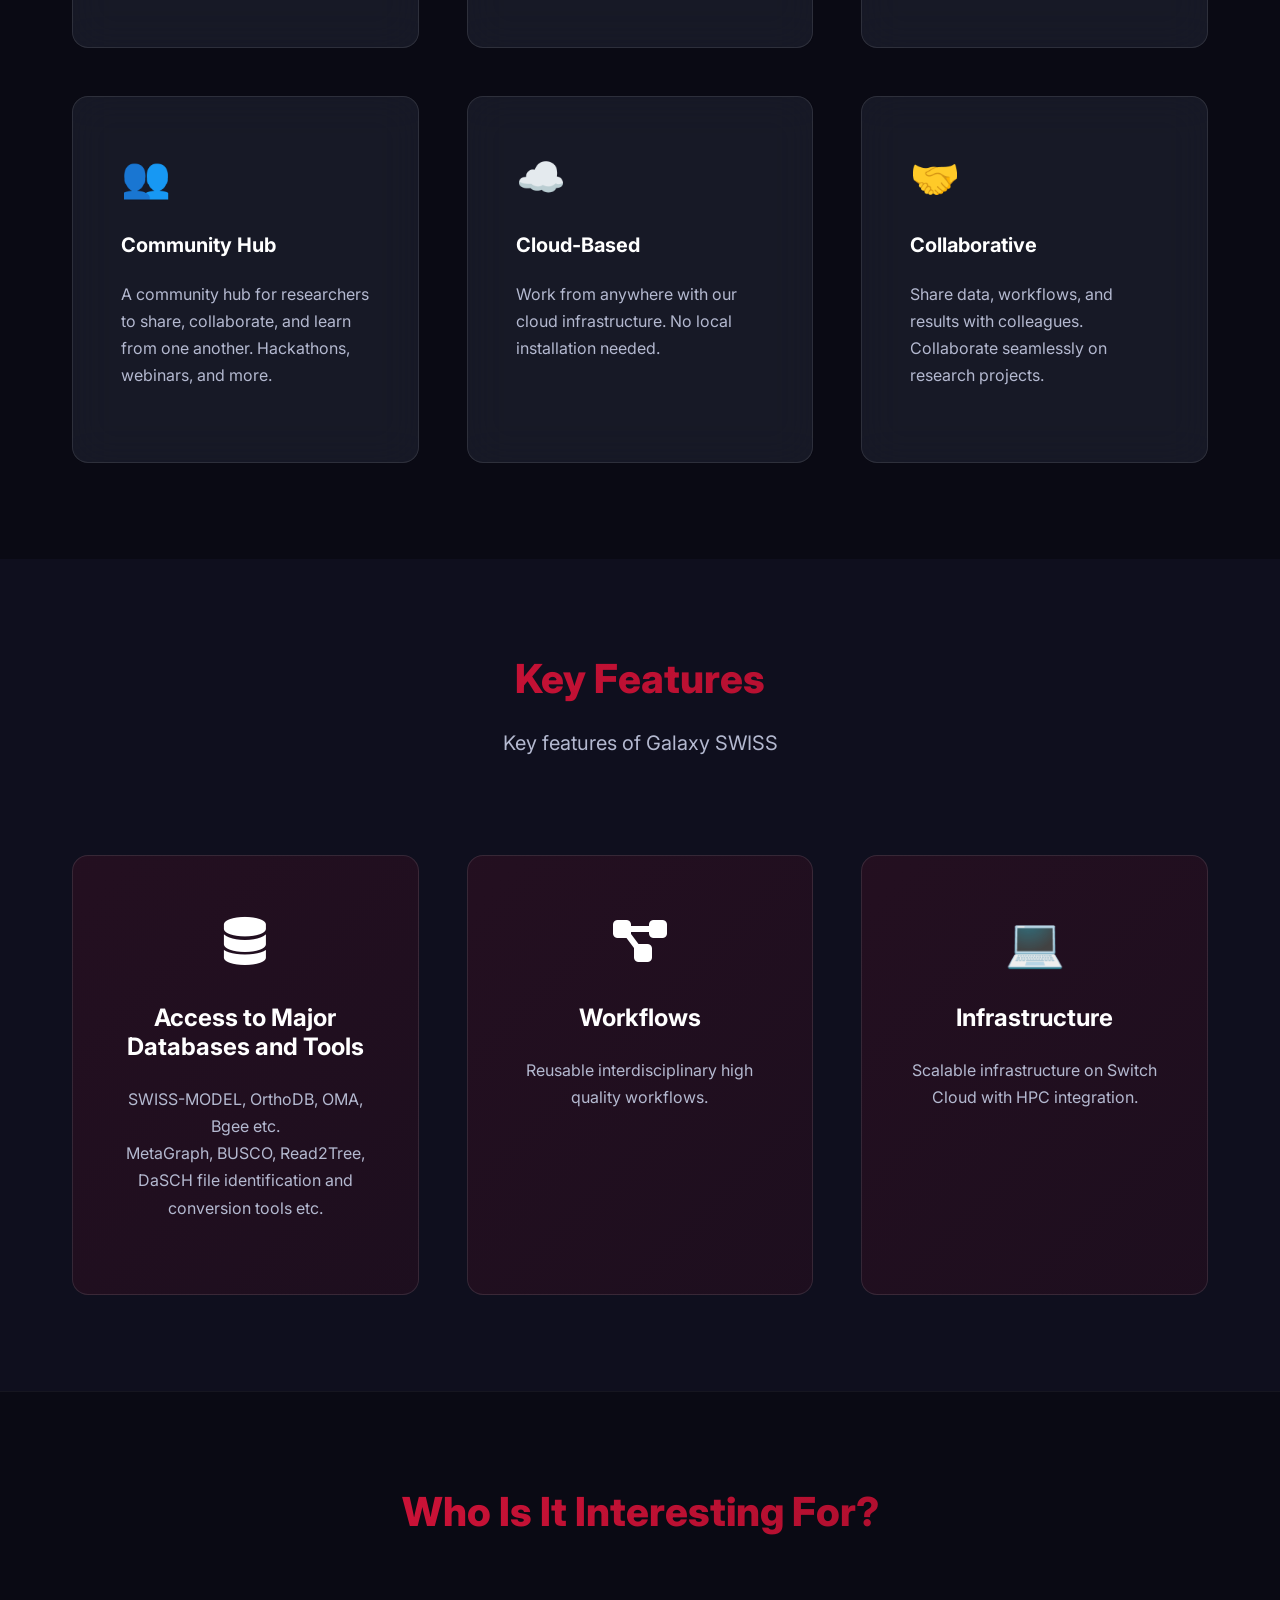
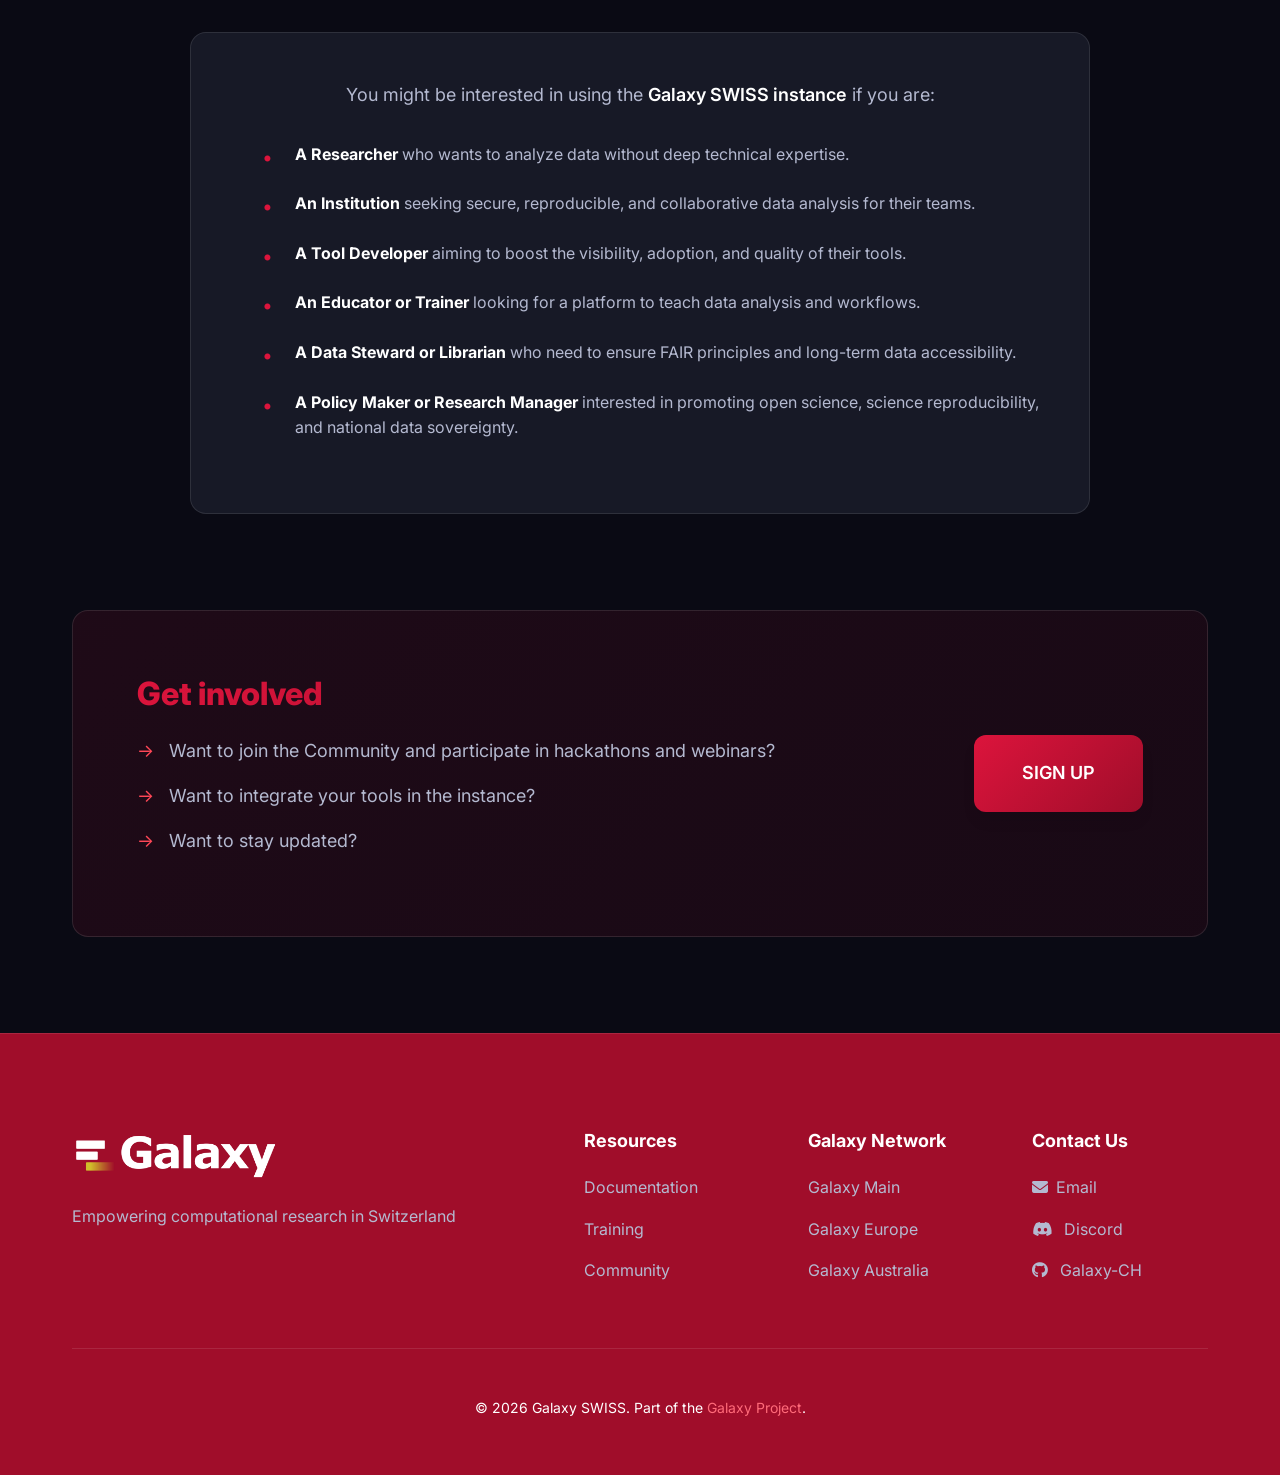
==== commit a801a0cb: "Fix Switch Cloud's name Ref. https://www.switch.ch/en/insights/new-brand-identity-switch:  > [...]" ====
--- a/index.html
+++ b/index.html
@@ -288,7 +288,7 @@
                     <div class="community-icon">💻</div>
                     <h3 class="community-title">Infrastructure</h3>
                     <p class="community-description">
-                        Scalable infrastructure on SWITCH Cloud with HPC integration.
+                        Scalable infrastructure on Switch Cloud with HPC integration.
                     </p>
                 </a>
             </div>
@@ -398,4 +398,4 @@
     <script src="script.js"></script>
 </body>
 
-</html>+</html>
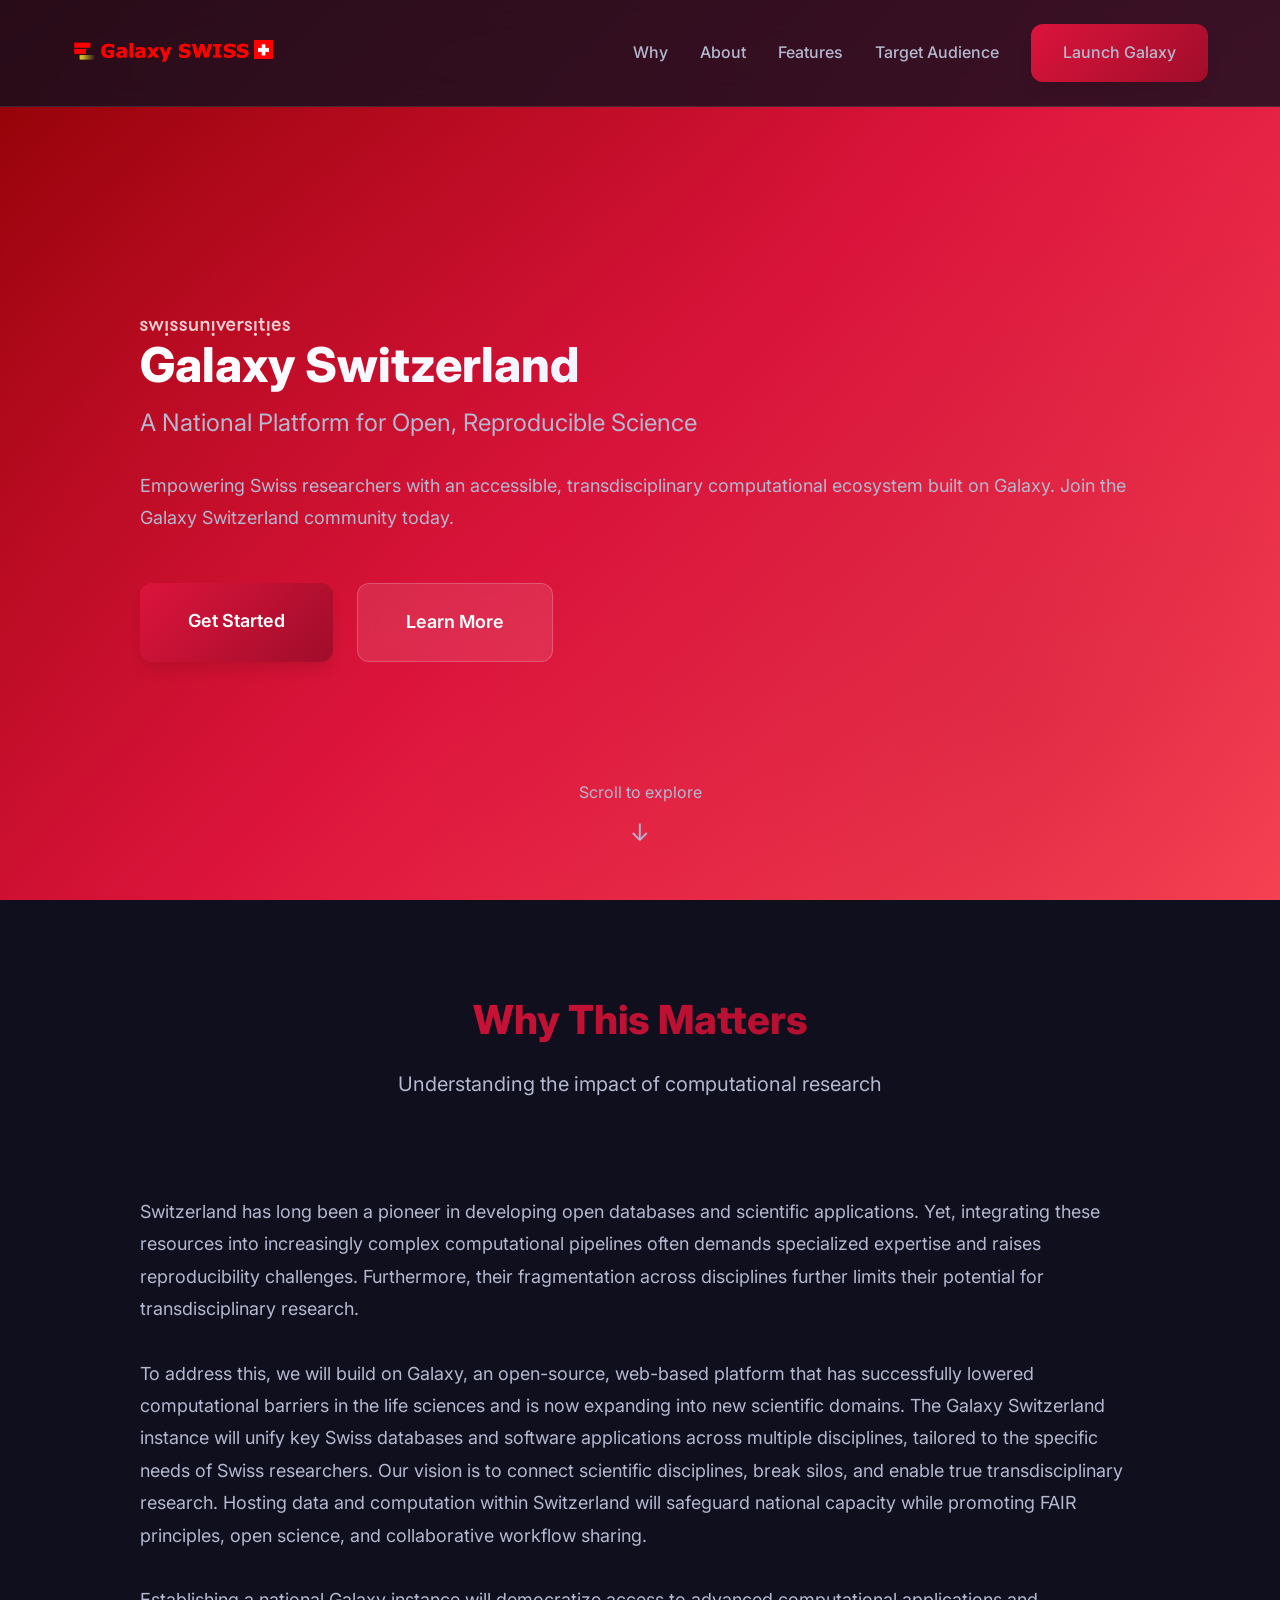
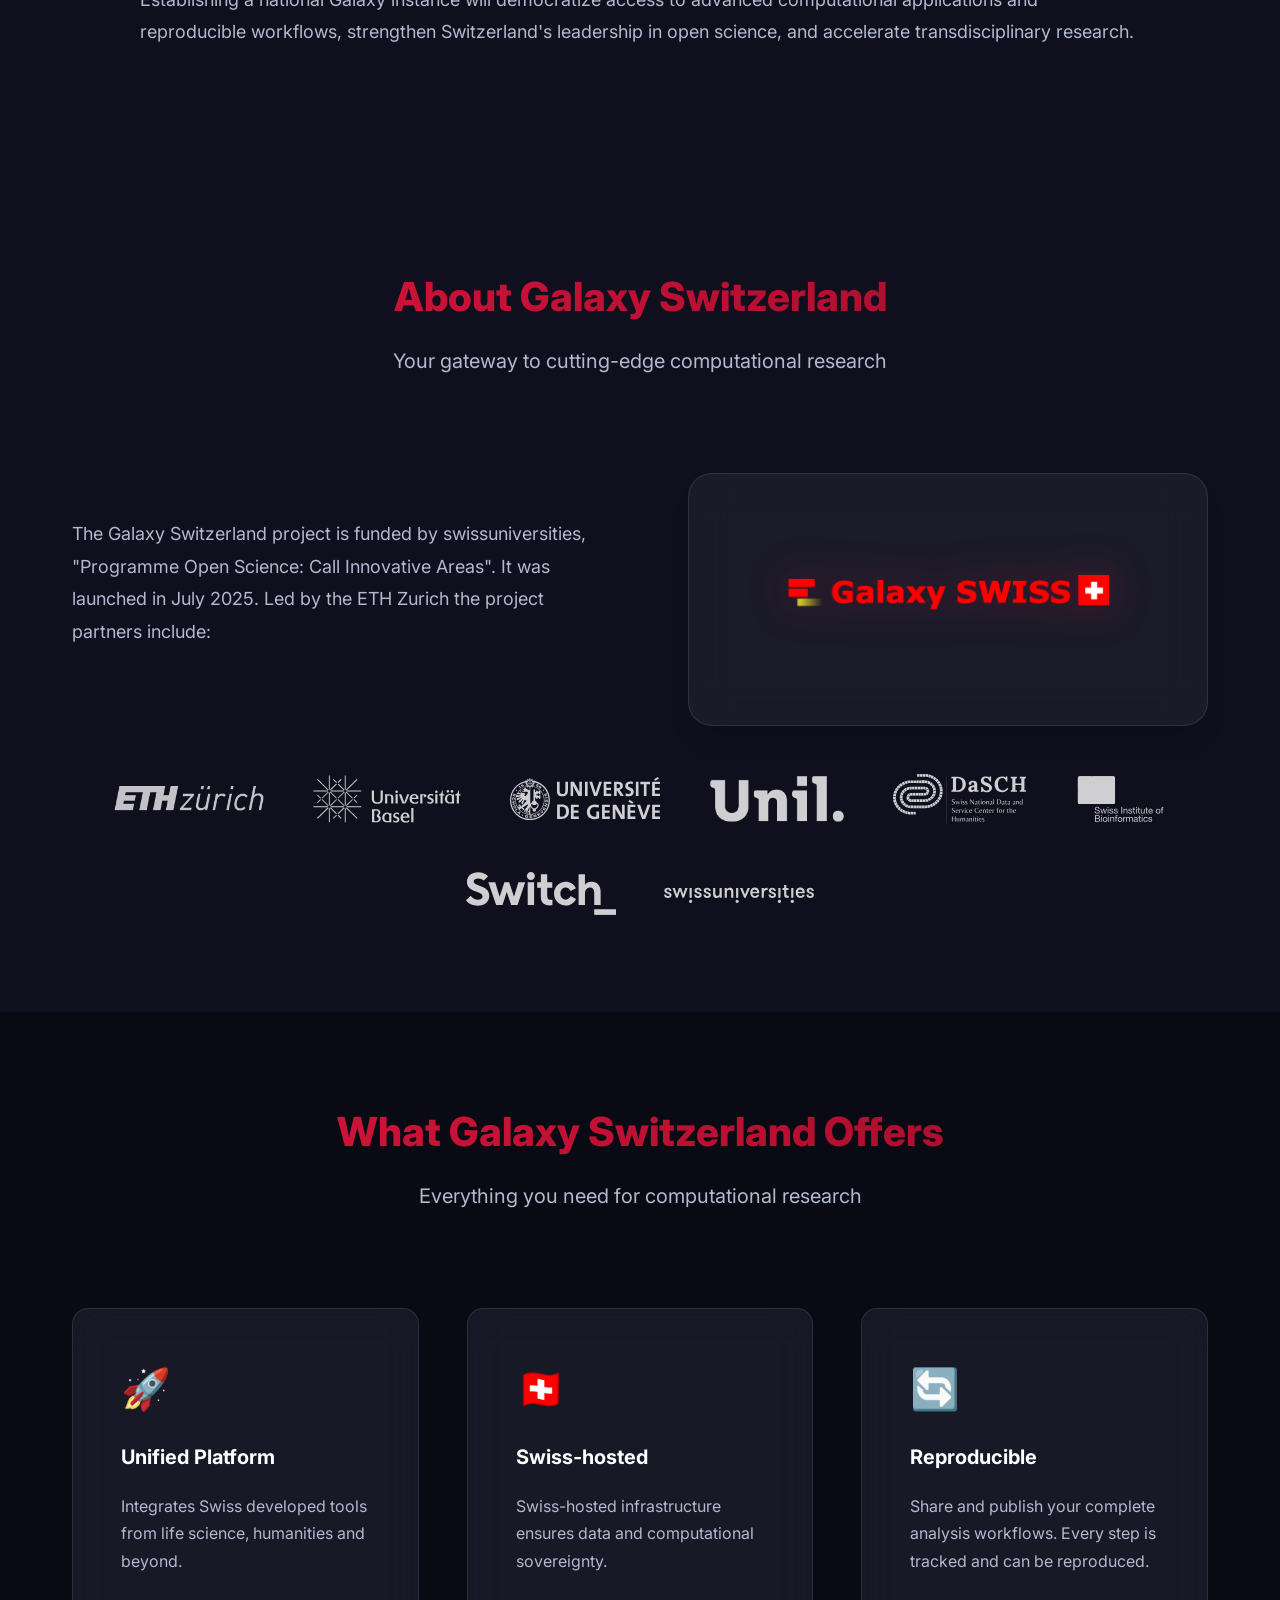
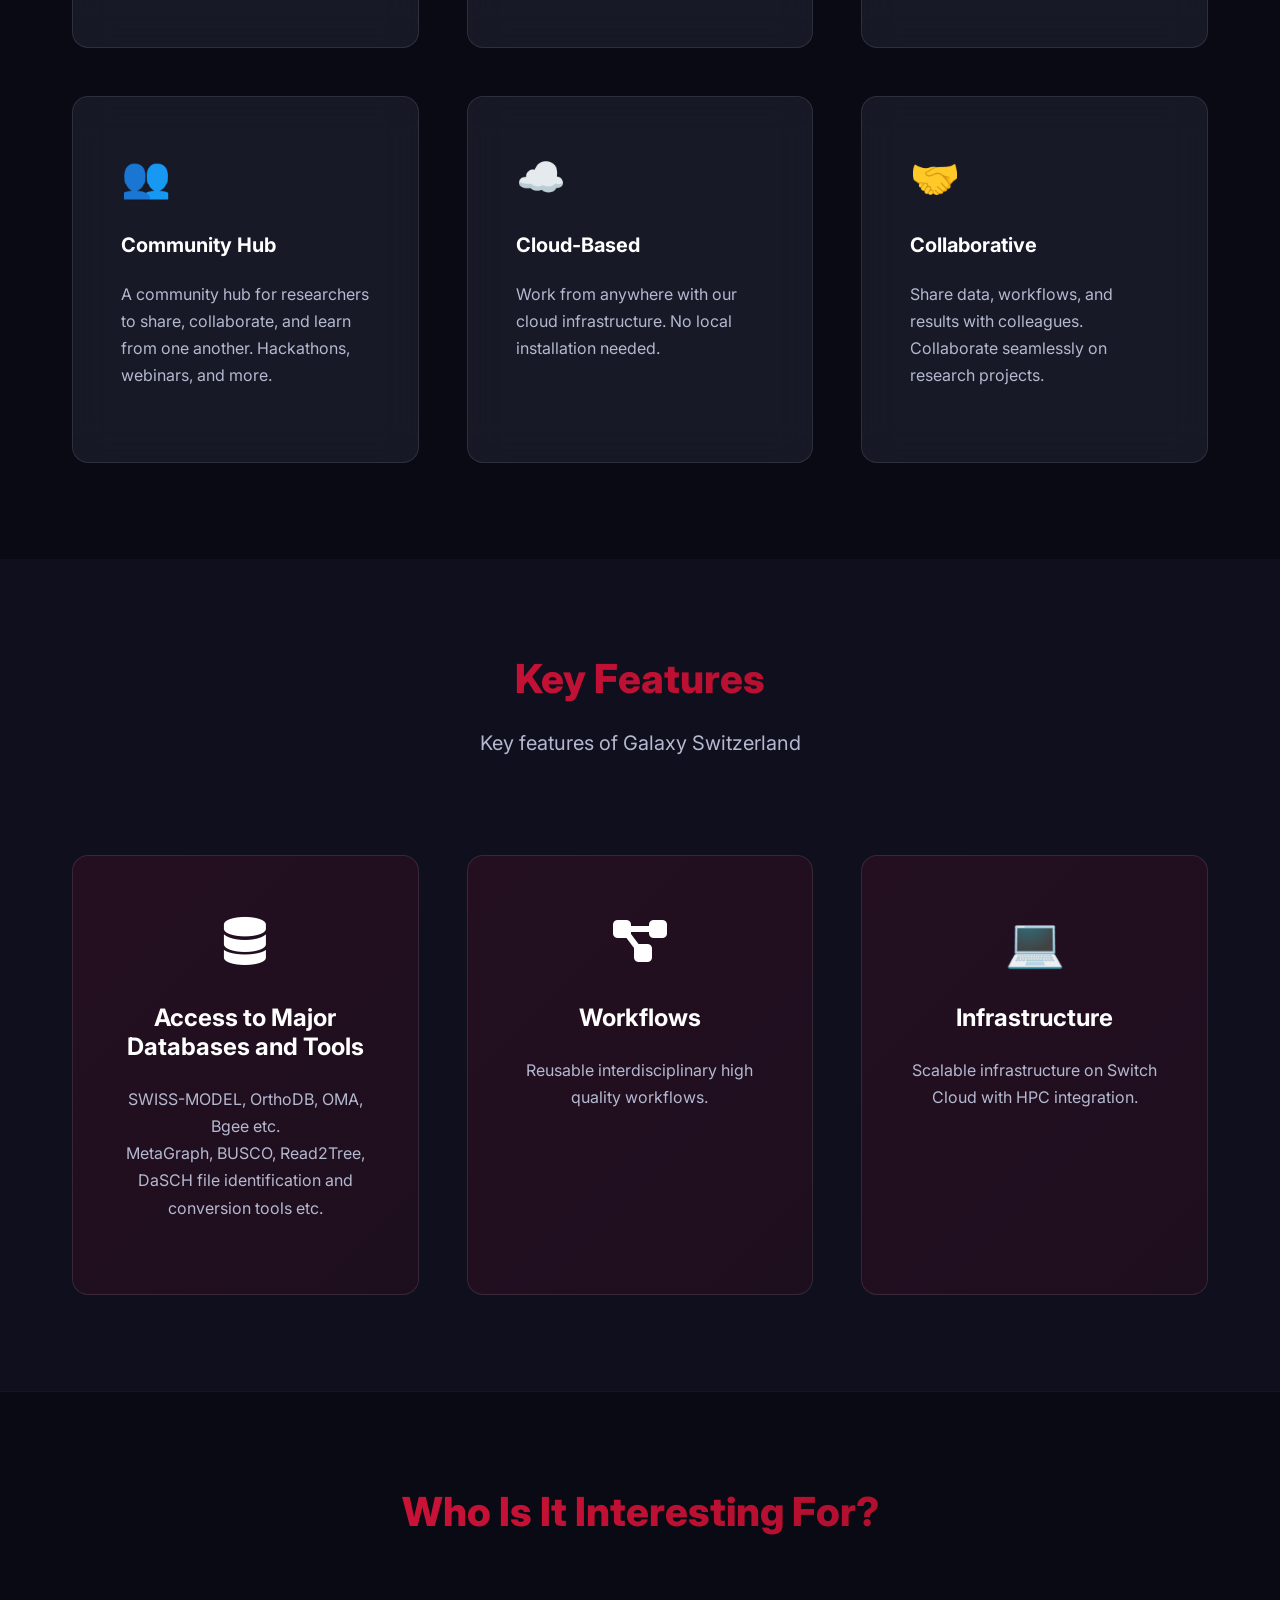
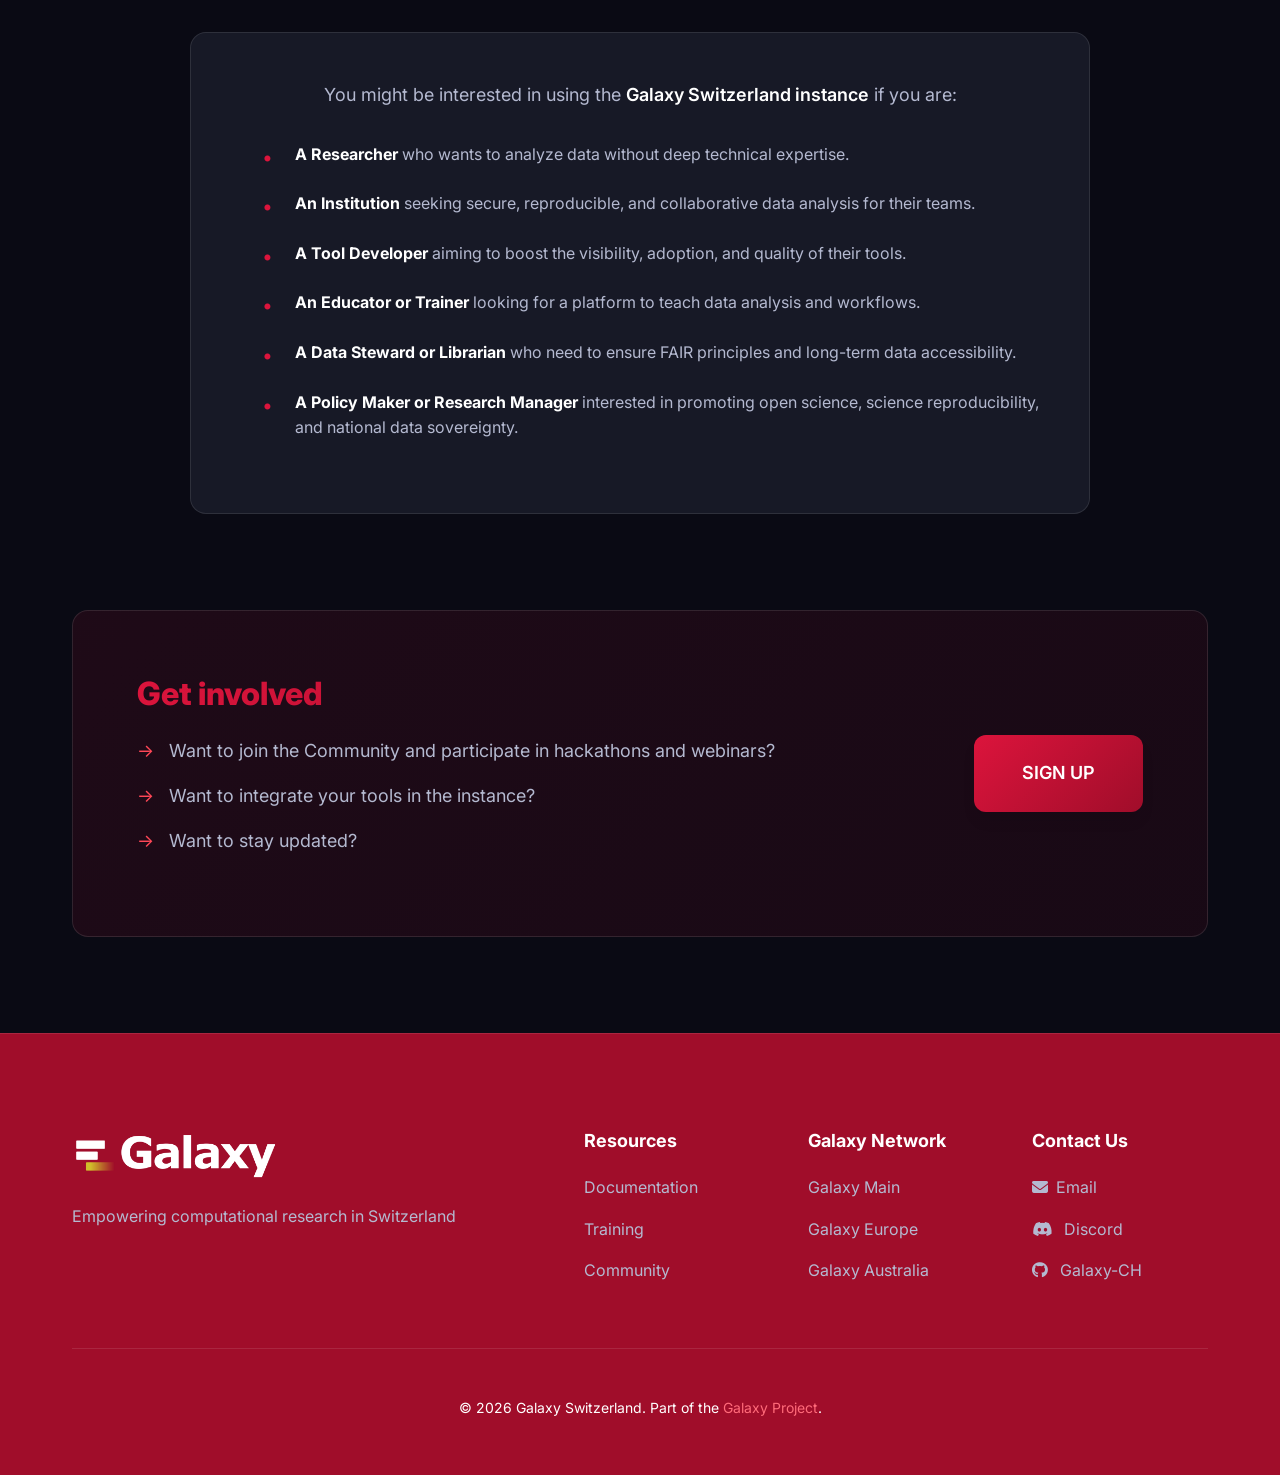
==== commit 262e558b: "Renamed SWISS to Switzerland" ====
--- a/index.html
+++ b/index.html
@@ -5,10 +5,10 @@
     <meta charset="UTF-8">
     <meta name="viewport" content="width=device-width, initial-scale=1.0">
     <meta name="description"
-        content="Galaxy SWISS - A powerful, web-based platform for accessible, reproducible, and transparent computational research in life sciences.">
+        content="Galaxy Switzerland - A powerful, web-based platform for accessible, reproducible, and transparent computational research in life sciences.">
     <meta name="keywords" content="Galaxy, bioinformatics, genomics, Switzerland, computational biology, data analysis">
-    <meta name="author" content="Galaxy SWISS">
-    <title>Galaxy SWISS | Computational Research Platform</title>
+    <meta name="author" content="Galaxy Switzerland">
+    <title>Galaxy Switzerland | Computational Research Platform</title>
 
     <!-- Fonts -->
     <link rel="preconnect" href="https://fonts.googleapis.com">
@@ -56,13 +56,13 @@
             <div class="hero-content">
                 <h1 class="hero-title">
                     <img src="assets/images/partners/swiss-uni.svg" alt="Swiss Universities" class="partner-logo">
-                    <span class="hero-title-main">Galaxy SWISS</span>
+                    <span class="hero-title-main">Galaxy Switzerland</span>
                     <span class="hero-title-sub">A National Platform for Open, Reproducible Science</span>
                 </h1>
                 <p class="hero-description">
                     Empowering Swiss researchers with an accessible, transdisciplinary computational ecosystem built on
                     Galaxy.
-                    Join the Galaxy SWISS community today.
+                    Join the Galaxy Switzerland community today.
                 </p>
                 <div class="hero-cta">
                     <a href="https://usegalaxy.ch" class="btn-large btn-primary" id="hero-cta-primary">
@@ -118,7 +118,7 @@
                     <p class="why-matters-paragraph">
                         To address this, we will build on Galaxy, an open-source, web-based platform that has
                         successfully lowered computational barriers in the life sciences and is now expanding into new
-                        scientific domains. The Galaxy SWISS instance will unify key Swiss databases and software
+                        scientific domains. The Galaxy Switzerland instance will unify key Swiss databases and software
                         applications across multiple disciplines, tailored to the specific needs of Swiss researchers.
                         Our vision is to connect scientific disciplines, break silos, and enable true transdisciplinary
                         research. Hosting data and computation within Switzerland will safeguard national capacity while
@@ -138,7 +138,7 @@
     <section class="about" id="about">
         <div class="container">
             <div class="section-header">
-                <h2 class="section-title">About Galaxy SWISS</h2>
+                <h2 class="section-title">About Galaxy Switzerland</h2>
                 <p class="section-subtitle">
                     Your gateway to cutting-edge computational research
                 </p>
@@ -158,7 +158,7 @@
                     </p>
                     -->
                     <p class="about-paragraph">
-                        The Galaxy SWISS project is funded by swissuniversities, "Programme Open Science: Call
+                        The Galaxy Switzerland project is funded by swissuniversities, "Programme Open Science: Call
                         Innovative Areas". It was launched in July 2025. Led by the ETH Zurich the project partners
                         include:
                     </p>
@@ -202,7 +202,7 @@
     <section class="features" id="features">
         <div class="container">
             <div class="section-header">
-                <h2 class="section-title">What Galaxy SWISS Offers</h2>
+                <h2 class="section-title">What Galaxy Switzerland Offers</h2>
                 <p class="section-subtitle">
                     Everything you need for computational research
                 </p>
@@ -264,7 +264,7 @@
             <div class="section-header">
                 <h2 class="section-title">Key Features</h2>
                 <p class="section-subtitle">
-                    Key features of Galaxy SWISS
+                    Key features of Galaxy Switzerland
                 </p>
             </div>
             <div class="community-grid">
@@ -304,7 +304,7 @@
 
             <div class="audience-content">
                 <p class="audience-intro">
-                    You might be interested in using the <span class="highlight-text">Galaxy SWISS instance</span> if
+                    You might be interested in using the <span class="highlight-text">Galaxy Switzerland instance</span> if
                     you are:
                 </p>
                 <ul class="audience-list">
@@ -387,7 +387,7 @@
             </div>
             <div class="footer-bottom">
                 <p class="footer-copyright">
-                    &copy; <span id="current-year"></span> Galaxy SWISS. Part of the <a href="https://galaxyproject.org/">Galaxy Project</a>.
+                    &copy; <span id="current-year"></span> Galaxy Switzerland. Part of the <a href="https://galaxyproject.org/">Galaxy Project</a>.
 <script>document.getElementById('current-year').textContent = new Date().getFullYear();</script>
                 </p>
             </div>
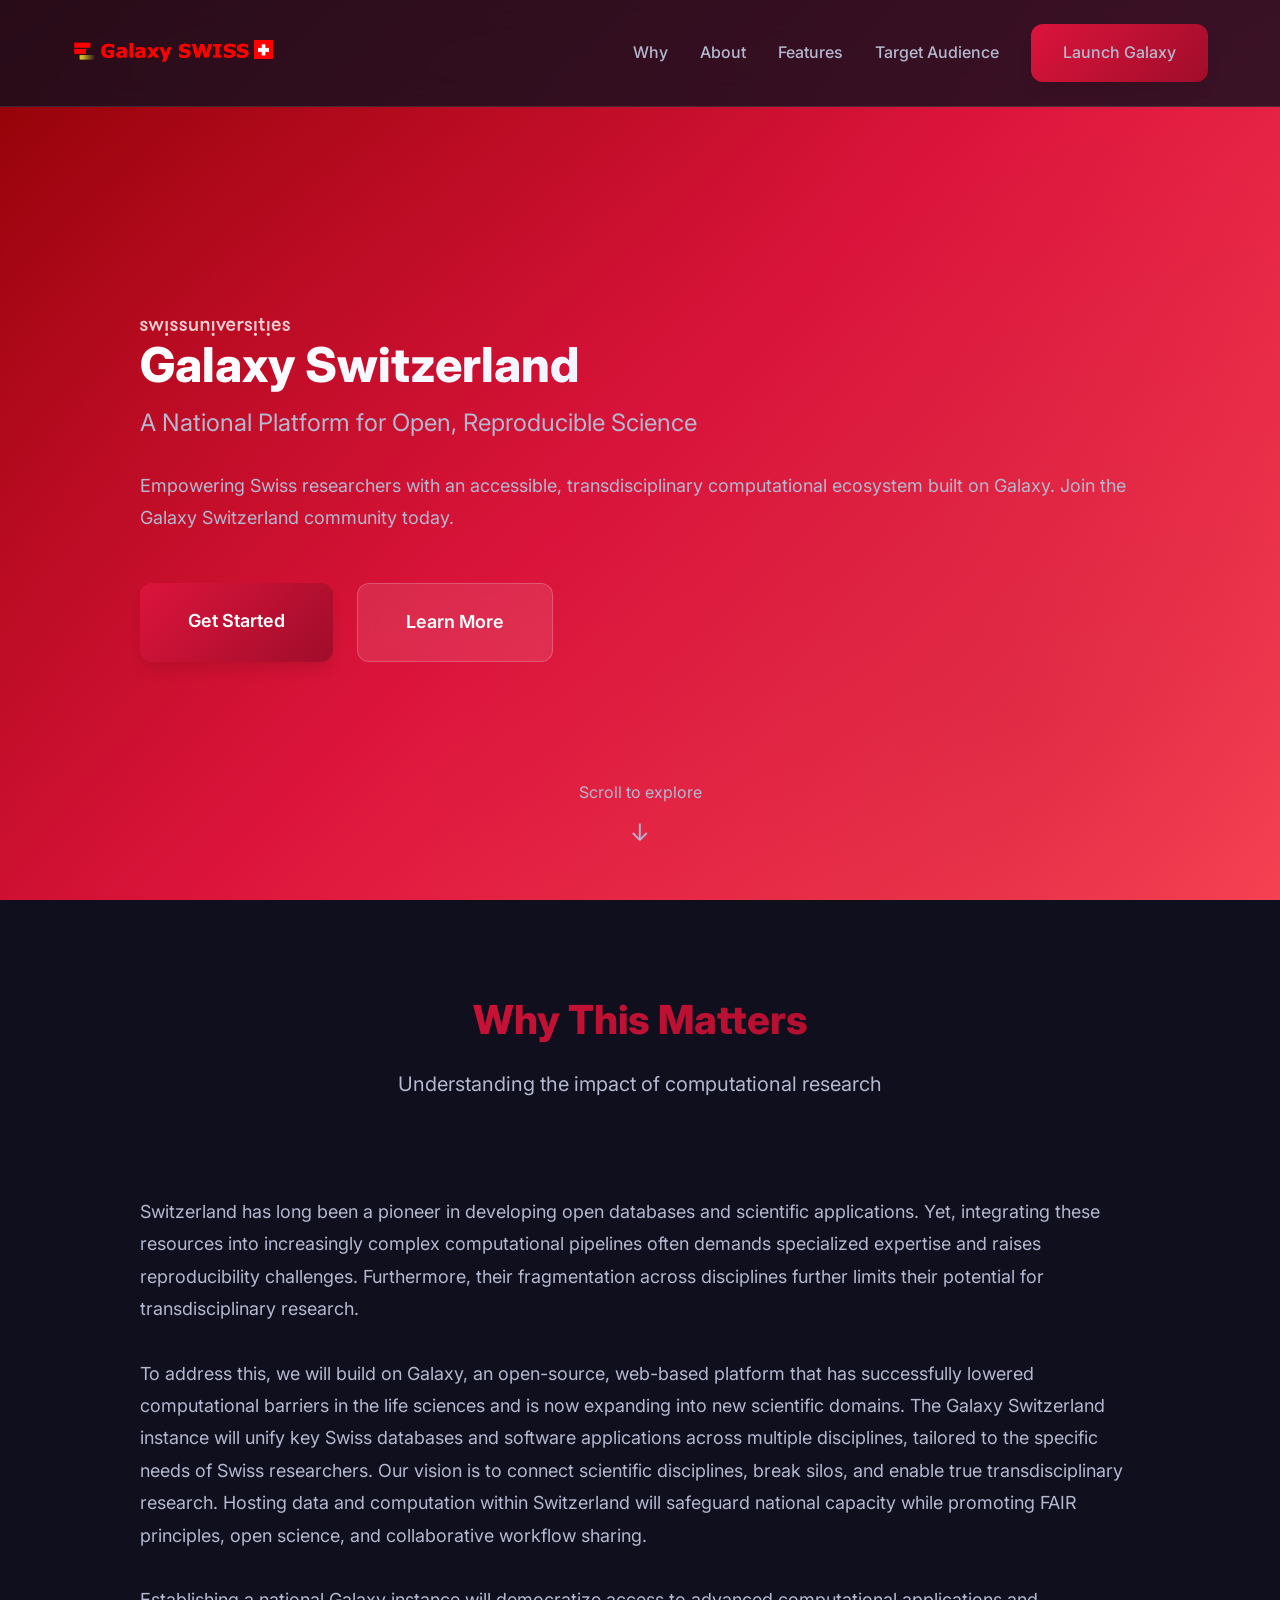
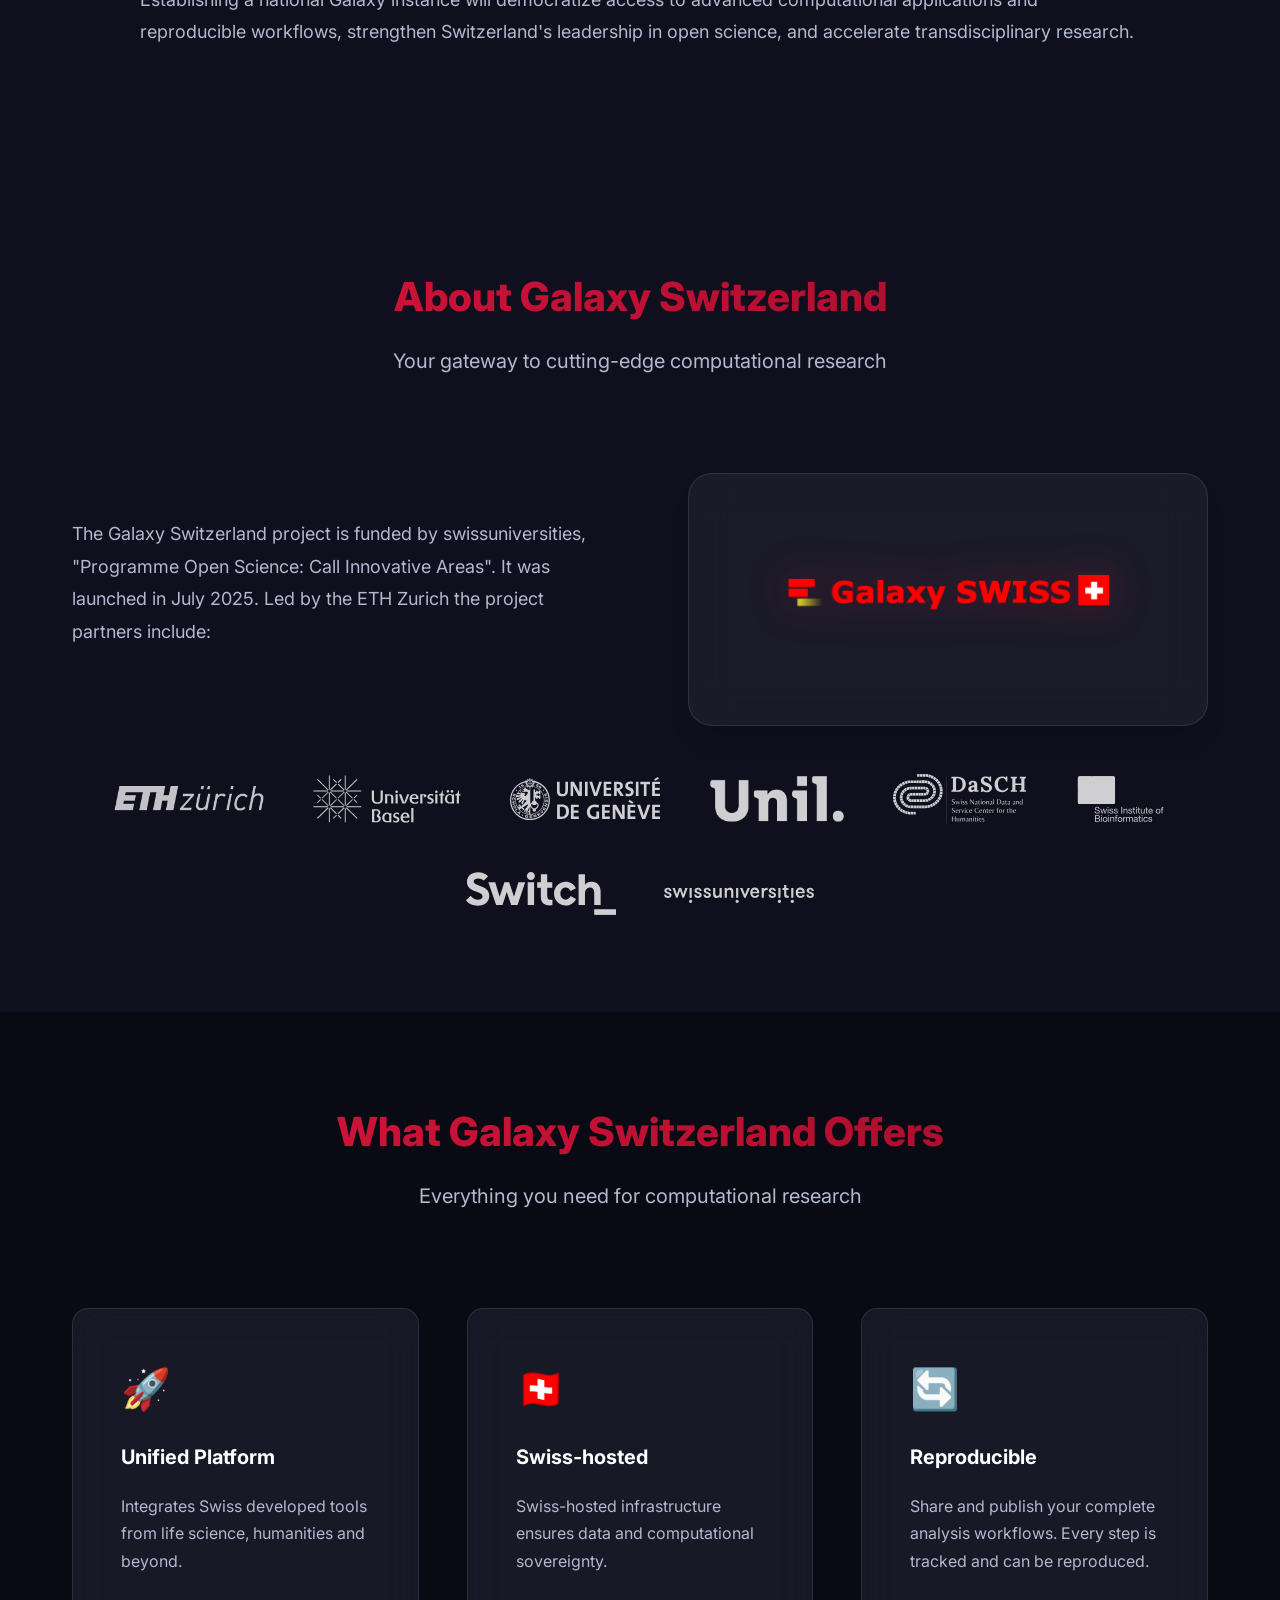
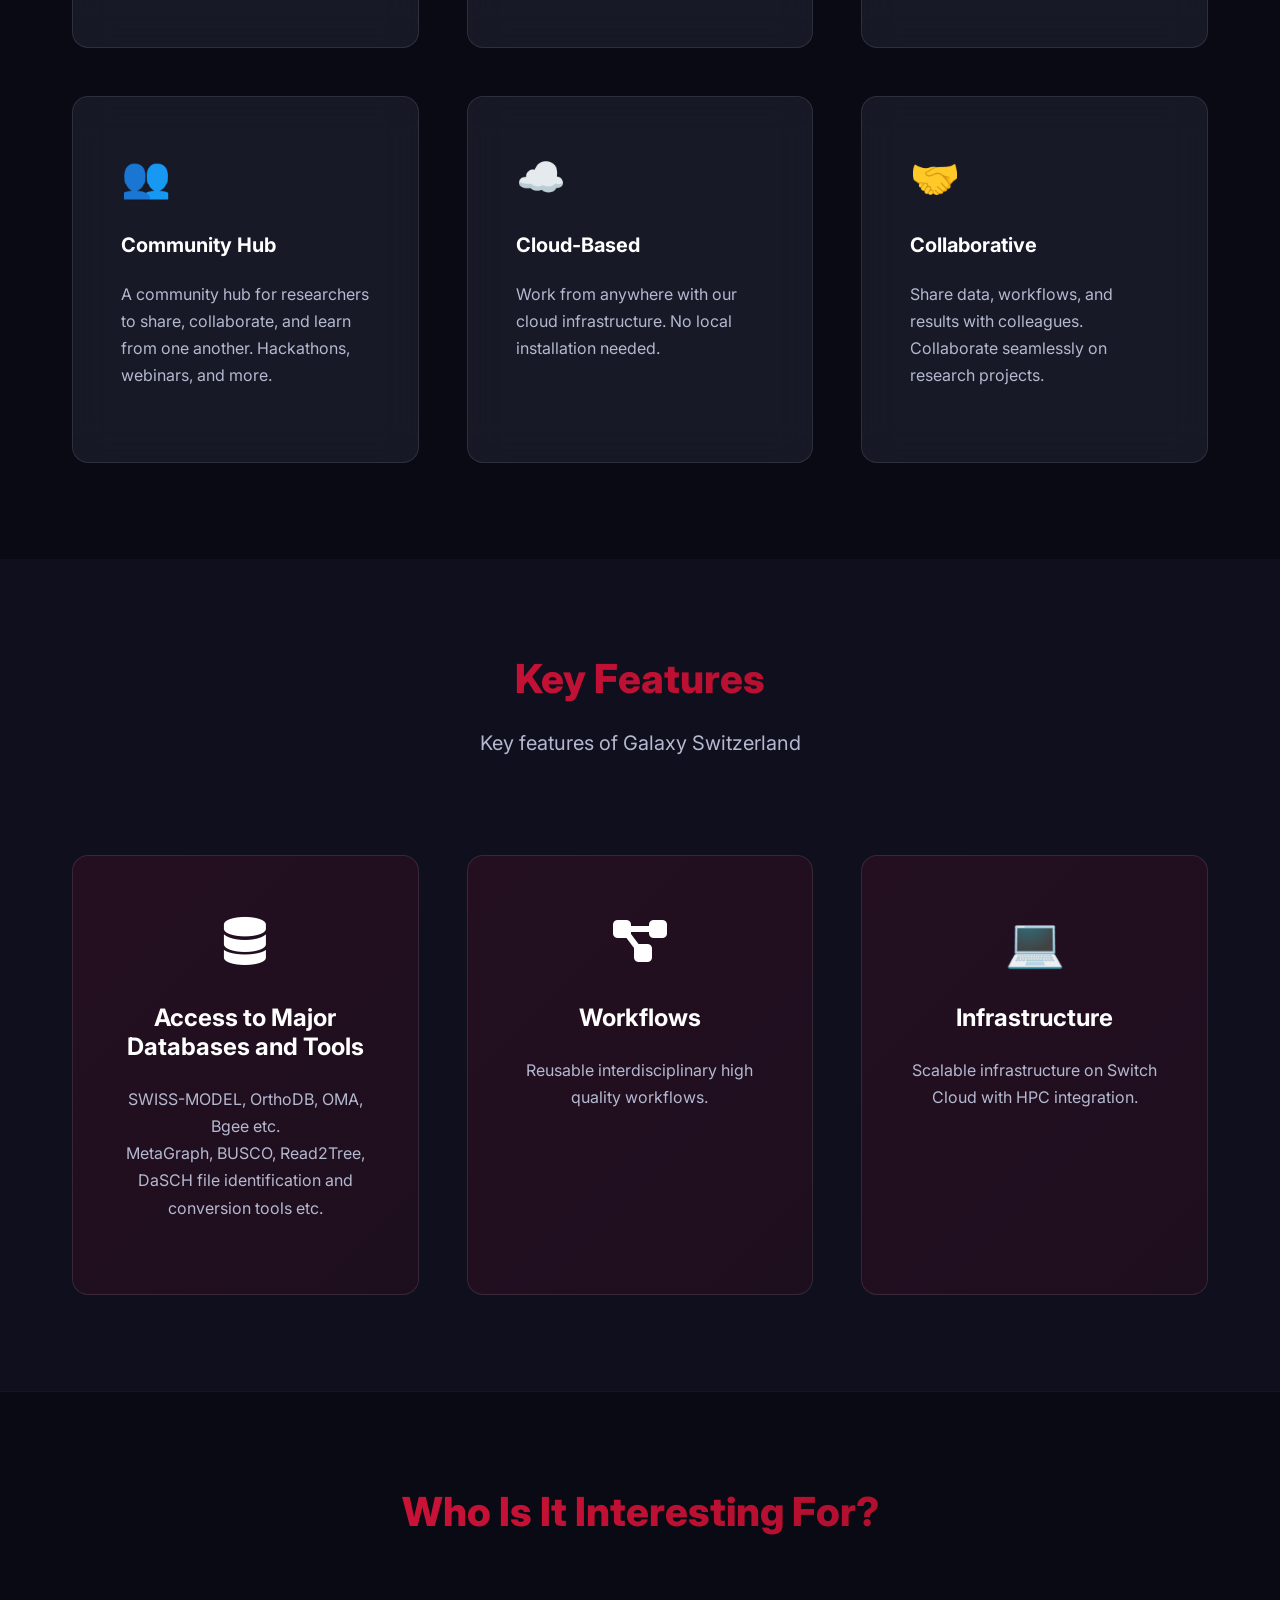
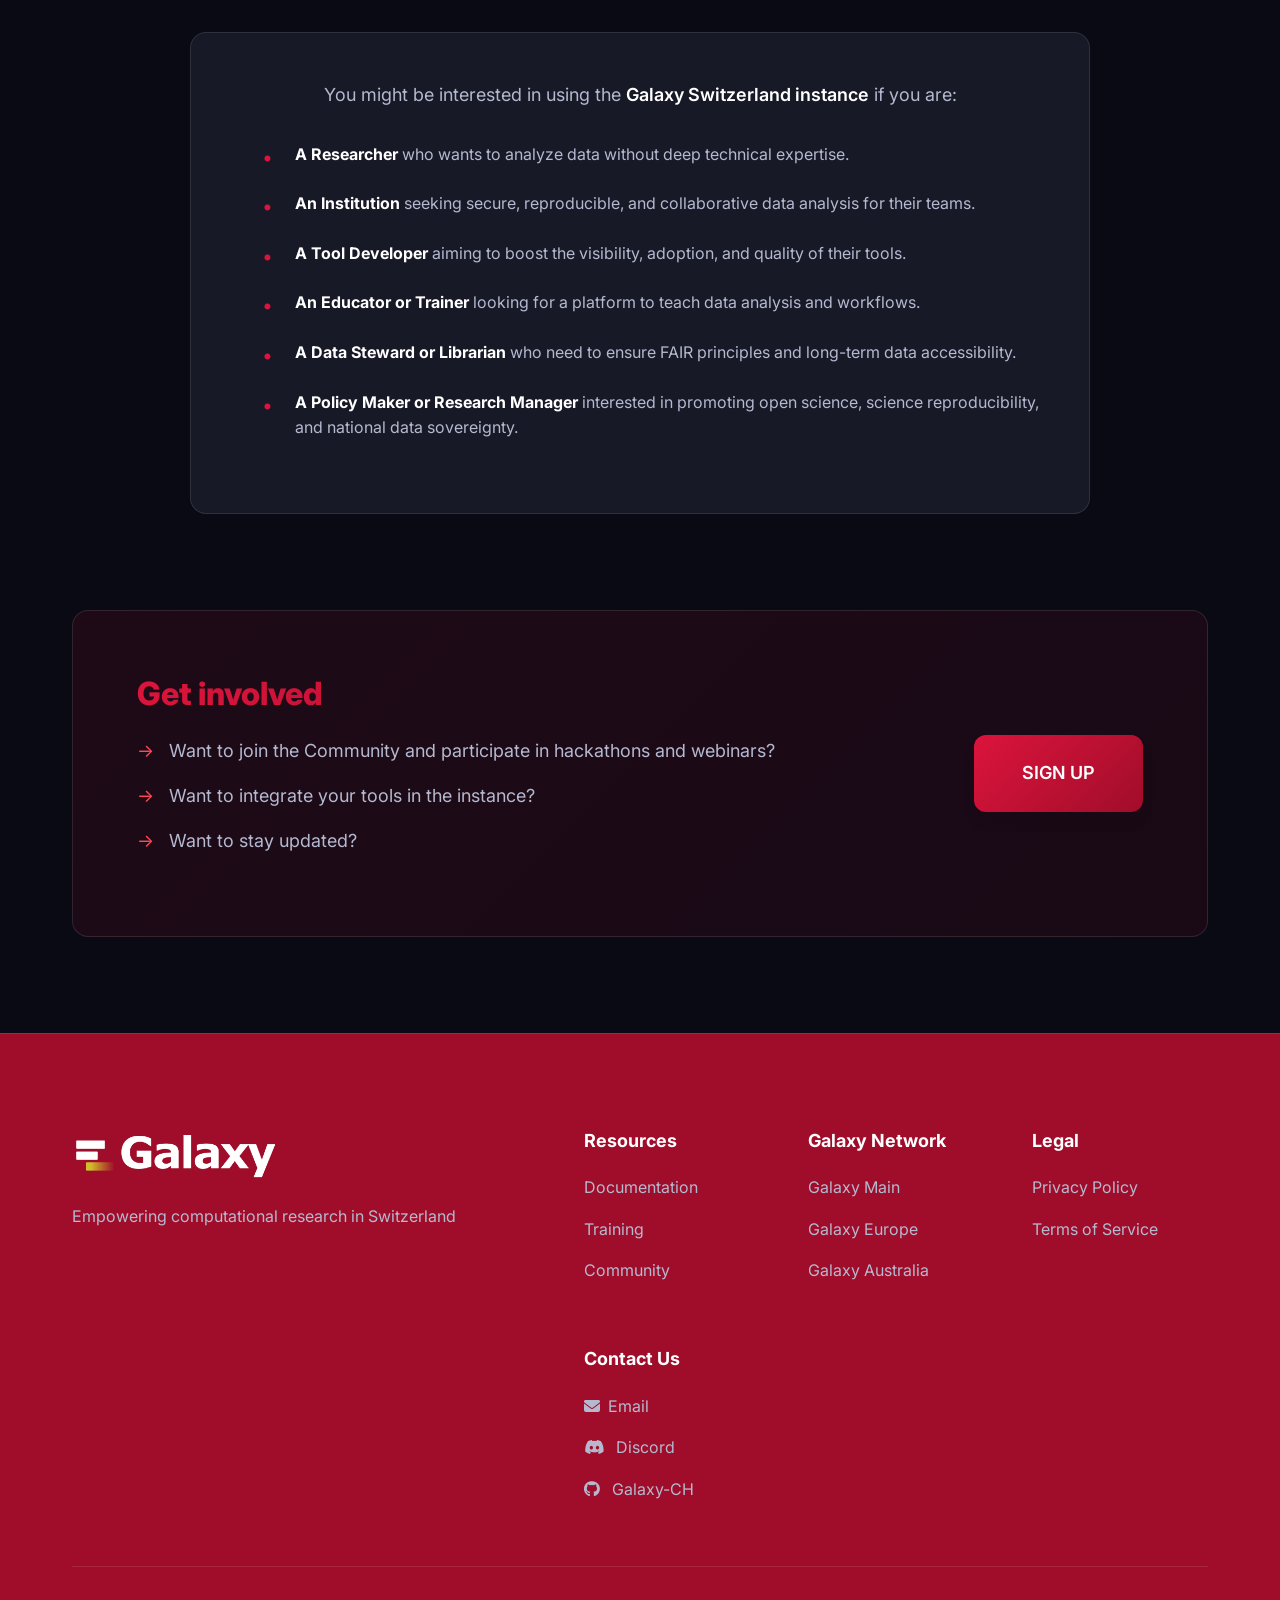
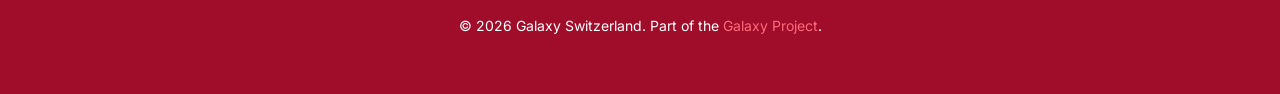
==== commit 4068bf91: "GAL-193: draft Privacy Policy and Terms of Service Adds privacy.html and terms.html for usegalaxy.ch" ====
--- a/index.html
+++ b/index.html
@@ -375,6 +375,13 @@
                         </ul>
                     </div> -->
                     <div class="footer-column">
+                        <h4 class="footer-heading">Legal</h4>
+                        <ul class="footer-list">
+                            <li><a href="privacy.html">Privacy Policy</a></li>
+                            <li><a href="terms.html">Terms of Service</a></li>
+                        </ul>
+                    </div>
+                    <div class="footer-column">
                         <h4 class="footer-heading">Contact Us</h4>
                         <ul class="footer-list">
                             <li><a href="mailto:support@usegalaxy.ch"><i class="fa-solid fa-envelope"></i>Email</a></li>
